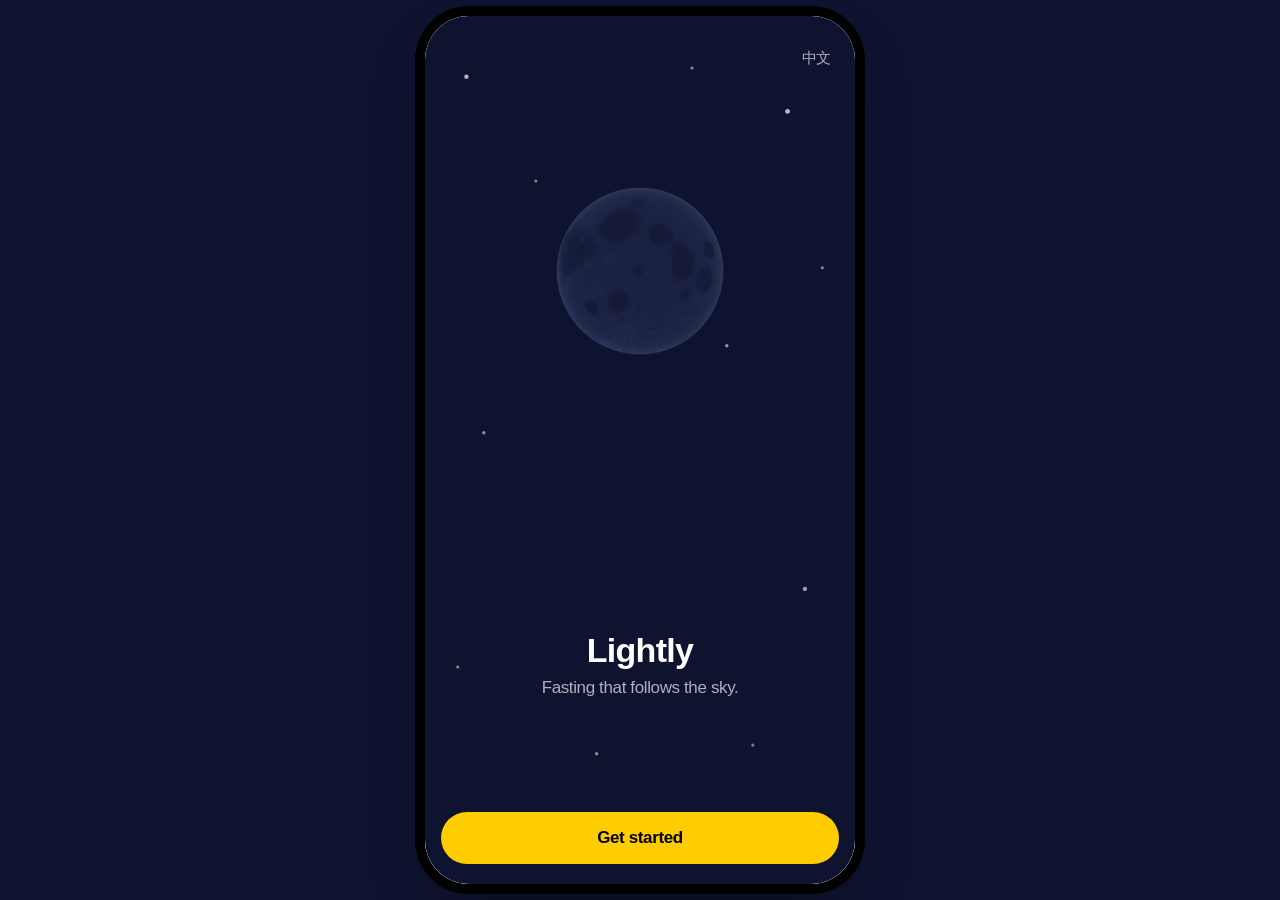
==== index.html @ f26dad40 "design: Friends cards and the month's star sign sky with a fading engraved figure (v0.96.0) Group ca" ====
<!doctype html>
<html lang="en">
<head>
<meta charset="utf-8">
<meta name="viewport" content="width=device-width,initial-scale=1,viewport-fit=cover">
<title>Lightly 轻伴</title>
<meta name="description" content="A fasting timer that follows the sky. Moon at night, sun by day, set by your real sunrise and sunset.">
<meta name="theme-color" content="#0E1430">
<script>/* coming back from a sign-in link: show a neutral screen from the very first frame, never Today (see js/app.js, land) */
try{ var h=document.documentElement; if(/access_token=|error=/.test(location.hash)){ h.className+=' signing'; var t=JSON.parse(localStorage.getItem('lightly:v1')||'{}').theme; if(t==='light'||t==='dark') h.setAttribute('data-theme',t); } }catch(e){}</script>
<link rel="manifest" href="manifest.webmanifest">
<link rel="icon" href="icon-192.png">
<link rel="apple-touch-icon" href="icon-180.png">
<meta name="apple-mobile-web-app-capable" content="yes">
<meta name="mobile-web-app-capable" content="yes">
<meta name="apple-mobile-web-app-title" content="Lightly">
<meta name="apple-mobile-web-app-status-bar-style" content="black-translucent">
<link rel="apple-touch-startup-image" media="(device-width:440px) and (device-height:956px) and (-webkit-device-pixel-ratio:3) and (orientation:portrait)" href="splash/1320x2868.png">
<link rel="apple-touch-startup-image" media="(device-width:402px) and (device-height:874px) and (-webkit-device-pixel-ratio:3) and (orientation:portrait)" href="splash/1206x2622.png">
<link rel="apple-touch-startup-image" media="(device-width:420px) and (device-height:912px) and (-webkit-device-pixel-ratio:3) and (orientation:portrait)" href="splash/1260x2736.png">
<link rel="apple-touch-startup-image" media="(device-width:430px) and (device-height:932px) and (-webkit-device-pixel-ratio:3) and (orientation:portrait)" href="splash/1290x2796.png">
<link rel="apple-touch-startup-image" media="(device-width:393px) and (device-height:852px) and (-webkit-device-pixel-ratio:3) and (orientation:portrait)" href="splash/1179x2556.png">
<link rel="apple-touch-startup-image" media="(device-width:390px) and (device-height:844px) and (-webkit-device-pixel-ratio:3) and (orientation:portrait)" href="splash/1170x2532.png">
<link rel="apple-touch-startup-image" media="(device-width:375px) and (device-height:812px) and (-webkit-device-pixel-ratio:3) and (orientation:portrait)" href="splash/1125x2436.png">
<link rel="apple-touch-startup-image" media="(device-width:428px) and (device-height:926px) and (-webkit-device-pixel-ratio:3) and (orientation:portrait)" href="splash/1284x2778.png">
<link rel="apple-touch-startup-image" media="(device-width:414px) and (device-height:896px) and (-webkit-device-pixel-ratio:3) and (orientation:portrait)" href="splash/1242x2688.png">
<link rel="stylesheet" href="css/app.css">
</head>
<body>
<div class="ph" id="ph" data-sky="night">
  <svg class="stars" id="stars" viewBox="0 0 390 420" aria-hidden="true"></svg>
  <div class="clouds" aria-hidden="true"><i></i><i></i></div>

  <main class="scr on" id="today" aria-label="Today">
    <div class="nav">
      <button type="button" class="skypill" id="sub" data-act="sky" aria-haspopup="dialog"><span class="sg" id="skyG" aria-hidden="true"></span><b id="skyStage"></b><i aria-hidden="true"></i><span class="sx" id="skyTx"></span><svg class="si" viewBox="0 0 24 24" fill="none" stroke="currentColor" stroke-width="1.8" stroke-linecap="round" aria-hidden="true"><circle cx="12" cy="12" r="9.5"/><path d="M12 11v5.2"/><circle cx="12" cy="7.9" r=".6" fill="currentColor"/></svg></button>
      <button class="chip" id="planBtn" type="button"><span id="planChip">16h</span>
        <svg viewBox="0 0 12 8" width="10" height="7" fill="none" stroke="currentColor" stroke-width="2.4" stroke-linecap="round" stroke-linejoin="round" aria-hidden="true"><path d="M1.5 1.5 6 6l4.5-4.5"/></svg></button>
    </div>
    <button class="offbar" id="offBar" type="button" data-act="timeoff" hidden></button>
    <div class="sp" aria-hidden="true"></div>
    <div class="disc-wrap" id="discWrap">
      <div class="disc-box" id="discBox">
        <svg id="disc" viewBox="-118 -118 236 236" role="img" aria-label="Fast progress">
          <defs>
            <radialGradient id="gMoon" cx=".38" cy=".34" r=".78"><stop offset="0" stop-color="#FFFFFF"/><stop offset=".55" stop-color="#EEE8D9"/><stop offset="1" stop-color="#CFC7B2"/></radialGradient>
            <radialGradient id="gSun" cx=".4" cy=".36" r=".78"><stop offset="0" stop-color="#FFF6C2"/><stop offset=".5" stop-color="#FFD21F"/><stop offset="1" stop-color="#F5A800"/></radialGradient>
            <filter id="soft" x="-10%" y="-10%" width="120%" height="120%"><feGaussianBlur stdDeviation="1.4"/></filter>
            <mask id="mLit" maskUnits="userSpaceOnUse" x="-120" y="-120" width="240" height="240"><path id="lit" fill="#fff" filter="url(#soft)"/></mask>
          </defs>
          <circle id="unlit" r="84" style="fill:var(--unlit);stroke:var(--rim)" stroke-width="1.5"/>
          <g mask="url(#mLit)"><circle id="litMoon" r="84" fill="url(#gMoon)"/><circle id="litSun" r="84" fill="url(#gSun)" opacity="0"/></g>
        </svg>
      </div>
    </div>
    <div class="sp mid" aria-hidden="true"></div>
    <div class="read">
      <div class="kline"><span class="k" id="readK"></span><span class="alt" id="readAlt"></span></div>
      <span class="big" id="readBig" role="timer" aria-live="off"></span>
      <p class="tip" id="readTip"></p>
    </div>
    <div class="track" id="track">
      <svg viewBox="0 0 342 64" aria-hidden="true">
        <path id="tLine" d="M8 52 Q171 4 334 52" fill="none" stroke-width="3" stroke-linecap="round" style="stroke:var(--unlit)"/>
        <path id="tDone" d="M8 52 Q171 4 334 52" fill="none" stroke-width="3" stroke-linecap="round" style="stroke:var(--ink)"/>
        <g id="ticks"></g>
        <g id="evt" opacity="0"><line id="evtL" stroke-width="1.5" stroke-linecap="round" style="stroke:var(--ink-2)"/><text id="evtT" text-anchor="middle" font-size="10.5" font-weight="600" style="fill:var(--ink-2)"></text></g>
        <circle id="marker" r="9" stroke-width="3" style="stroke:var(--sky);fill:var(--ink)"/>
      </svg>
      <div class="strip" id="strip" aria-hidden="true"><div class="sev" id="sEv"></div><div class="sbar" id="sBar"><i class="sdash" id="sDash"></i><i class="sfill" id="sFill"></i><i class="snow" id="sNow"></i></div></div>
      <div class="ends"><span id="endA"></span><span id="endB"></span></div>
    </div>
    <button class="streak" id="streakBtn" type="button"><span class="tx" id="streakTx"></span><span class="dots" id="streakDots" aria-hidden="true"></span></button>
    <div class="gap sp" id="gap"></div>
    <button class="act" id="act" type="button"><span id="actLbl">Start fast</span></button>
  </main>

  <section class="scr" id="days" aria-label="Days"></section>
  <section class="scr" id="friends" aria-label="Friends"></section>
  <section class="scr" id="me" aria-label="Me"></section>

  <nav class="tabs" id="tabs" aria-label="Tabs">
    <span class="tab-ind" id="tabInd" aria-hidden="true"></span>
    <button type="button" data-tab="today" class="sel"><svg class="ico-moon" viewBox="0 0 24 24" aria-hidden="true"><path d="M20.5 13.2A8.5 8.5 0 1 1 10.8 3.5a6.8 6.8 0 0 0 9.7 9.7z"/></svg><svg class="ico-sun" viewBox="0 0 24 24" aria-hidden="true"><circle cx="12" cy="12" r="4"/><path d="M12 2.5v2M12 19.5v2M2.5 12h2M19.5 12h2M5.3 5.3l1.4 1.4M17.3 17.3l1.4 1.4M5.3 18.7l1.4-1.4M17.3 6.7l1.4-1.4"/></svg><span id="tabT">Today</span></button>
    <button type="button" data-tab="days"><svg viewBox="0 0 24 24" aria-hidden="true"><rect x="3.5" y="4.5" width="17" height="16" rx="3.5"/><path d="M3.5 9.5h17M8 2.5v4M16 2.5v4"/></svg><span id="tabD">Days</span></button>
    <button type="button" data-tab="friends" hidden><svg viewBox="0 0 24 24" aria-hidden="true"><circle cx="9" cy="8.5" r="3.4"/><path d="M2.8 19.5a6.2 6.2 0 0 1 12.4 0"/><path d="M15.6 5.4a3.2 3.2 0 0 1 0 6.2M17.5 14.2a6 6 0 0 1 3.7 5.3"/></svg><span id="tabF">Friends</span></button>
    <button type="button" data-tab="me"><svg viewBox="0 0 24 24" aria-hidden="true"><circle cx="12" cy="12" r="9.5"/><circle cx="12" cy="10" r="3.2"/><path d="M6.2 18.6a6.5 6.5 0 0 1 11.6 0"/></svg><span id="tabM">Me</span></button>
  </nav>

  <div class="fabwrap"><button type="button" class="fab" id="dayFab" data-act="fab" aria-hidden="true" tabindex="-1"><svg class="fi-edit" viewBox="0 0 24 24" aria-hidden="true"><path d="M4 20h4L19 9l-4-4L4 16z"/><path d="M13.5 6.5l4 4"/></svg><svg class="fi-add" viewBox="0 0 24 24" aria-hidden="true"><path d="M12 5v14M5 12h14"/></svg></button></div>
  <div class="scrim" id="scrim"></div>
  <div class="sheet" id="sheet" role="dialog" aria-modal="true"></div>
  <div class="report" id="report" role="dialog" aria-modal="true" hidden></div>
  <div class="ob" id="ob" hidden></div>
  <div class="holdscr" aria-hidden="true"><i></i></div>
  <div class="toast" id="toast" role="status" aria-live="polite"></div>
</div>
<noscript><p style="color:#fff;padding:24px;font:17px sans-serif">Lightly needs JavaScript to run.</p></noscript>
<script src="js/sphere.js"></script>
<script src="js/core.js"></script>
<script src="js/version.js"></script>
<script src="js/import.js"></script>
<script src="js/config.js"></script>
<script src="js/cloud.js"></script>
<script src="js/avatars.js"></script>
<script src="js/friends.js"></script>
<script src="js/qr.js"></script>
<script src="js/zodiac.js"></script>
<script src="js/friends-ui.js"></script>
<script src="js/app.js"></script>
</body>
</html>
---- css/app.css ----
/* Lightly app. Apple's look on every platform: system font stack, HIG system colors, large titles,
   segmented control, sheets with a grabber, a floating glass tab bar. 16 px side margin, 44 pt tap targets. */
:root{
  color-scheme:light;
  --bg:#F2F2F7; --card:#FFFFFF; --label:#000; --label-2:rgba(60,60,67,.75); --label-3:rgba(60,60,67,.3);
  --sep:rgba(60,60,67,.29); --fill:rgba(120,120,128,.12); --fill-2:rgba(120,120,128,.2);
  --tint:#FFCC00; --on-tint:#000; --green:#34C759; --red:#C70012; --blue:#0062D9; --link:#7A5C00; --orange:#C93400; --moon:#F4EFE2; --moon-edge:#B9AF96; --bar-edge:#C99F00; --night:#0E1430;
  --font:-apple-system,BlinkMacSystemFont,'SF Pro Text','Inter','Helvetica Neue','PingFang SC','Noto Sans SC',sans-serif;
  --font-d:-apple-system,BlinkMacSystemFont,'SF Pro Display','Inter','Helvetica Neue','PingFang SC','Noto Sans SC',sans-serif;
  --font-r:ui-rounded,'SF Pro Rounded',-apple-system,BlinkMacSystemFont,'Inter','PingFang SC','Noto Sans SC',sans-serif;
  --m:16px;
  /* spacing scale (4-unit base) and the roles that use it */
  --s1:4px;--s2:8px;--s3:12px;--s4:16px;--s5:24px;--s6:32px;
  --row-pad:var(--s3);--group-gap:var(--s4);
  --spring:cubic-bezier(.16,1,.3,1);
}
@media (prefers-color-scheme:dark){:root:not([data-theme="light"]){color-scheme:dark;
  --bg:#000; --card:#1C1C1E; --label:#fff; --label-2:rgba(235,235,245,.6); --label-3:rgba(235,235,245,.3);
  --sep:rgba(84,84,88,.6); --fill:rgba(118,118,128,.24); --fill-2:rgba(118,118,128,.32); --tint:#FFD60A; --link:#FFD60A; --blue:#0A84FF; --red:#FF453A; --orange:#FF9F0A; --bar-edge:transparent}}
:root[data-theme="dark"]{color-scheme:dark;
  --bg:#000; --card:#1C1C1E; --label:#fff; --label-2:rgba(235,235,245,.6); --label-3:rgba(235,235,245,.3);
  --sep:rgba(84,84,88,.6); --fill:rgba(118,118,128,.24); --fill-2:rgba(118,118,128,.32); --tint:#FFD60A; --link:#FFD60A; --blue:#0A84FF; --red:#FF453A; --orange:#FF9F0A; --bar-edge:transparent}

/* skies follow the real sunrise and sunset where you are */
@property --sky2{syntax:'<color>';inherits:true;initial-value:#1A2250}
[data-sky="night"]   {--sky2:#1A2250;--stars:1;--sky:#0E1430;--ink:#fff;--ink-2:rgba(235,235,245,.8);--unlit:rgba(255,255,255,.10);--rim:rgba(255,255,255,.28);--glass:rgba(40,44,70,.55)}
[data-sky="first"]   {--sky2:#5A5A92;--stars:.45;--sky:#33406E;--ink:#fff;--ink-2:rgba(235,235,245,.8);--unlit:rgba(255,255,255,.12);--rim:rgba(255,255,255,.3);--glass:rgba(60,68,110,.5)}
[data-sky="dawn"]    {--sky:#8FB4DE;--sky2:#F0B48C;--clouds:.55;--ink:#1C1C1E;--ink-2:rgba(28,28,30,.74);--unlit:rgba(28,28,30,.10);--rim:rgba(28,28,30,.26);--glass:rgba(255,255,255,.45)}
[data-sky="morning"] {--sky:#8FC3EA;--sky2:#CDE6F6;--clouds:.85;--ink:#1C1C1E;--ink-2:rgba(28,28,30,.66);--unlit:rgba(28,28,30,.09);--rim:rgba(28,28,30,.24);--glass:rgba(255,255,255,.5)}
[data-sky="day"]     {--sky:#A9D6F2;--sky2:#E1F0FA;--clouds:.85;--ink:#1C1C1E;--ink-2:rgba(28,28,30,.66);--unlit:rgba(28,28,30,.08);--rim:rgba(28,28,30,.22);--glass:rgba(255,255,255,.55)}
[data-sky="sunset"]  {--sky:#9DB4D8;--sky2:#F3B07C;--clouds:.55;--ink:#1C1C1E;--ink-2:rgba(28,28,30,.74);--unlit:rgba(28,28,30,.10);--rim:rgba(28,28,30,.26);--glass:rgba(255,255,255,.45)}
[data-sky="evening"] {--sky2:#6C5A88;--stars:.7;--sky:#2C3762;--ink:#fff;--ink-2:rgba(235,235,245,.8);--unlit:rgba(255,255,255,.11);--rim:rgba(255,255,255,.3);--glass:rgba(56,64,104,.5)}

*{box-sizing:border-box;-webkit-tap-highlight-color:transparent}
:root{--sat:env(safe-area-inset-top,0px);--sab:env(safe-area-inset-bottom,0px);--sal:env(safe-area-inset-left,0px);--sar:env(safe-area-inset-right,0px)}
html,body{margin:0;height:100%;overflow:hidden;background:#16223B;overscroll-behavior:none;-webkit-text-size-adjust:100%;text-size-adjust:100%}
body{font:400 1.0625rem/1.47 var(--font);letter-spacing:-.022em;-webkit-font-smoothing:antialiased;color:var(--label)}
html:lang(zh-Hans) body{letter-spacing:0}
button{font:inherit;color:inherit;letter-spacing:inherit;cursor:pointer}
h1,h2,h3,p{margin:0}

/* ---------- the app frame: full screen on phones, a phone-sized column elsewhere ---------- */
.ph{position:fixed;top:0;left:0;right:0;bottom:0;overflow:hidden;overflow:clip;background:var(--sky);color:var(--ink);transition:background-color 1.2s ease,color .3s ease,--sky2 1.2s ease;isolation:isolate;touch-action:manipulation}
@media (min-width:600px){.ph{inset:auto;left:50%;top:50%;width:430px;height:min(900px,calc(100dvh - 32px));transform:translate(-50%,-50%);border-radius:44px;box-shadow:0 0 0 10px #000,0 30px 60px -20px rgba(0,0,0,.5)}}
.ph.sys{background:var(--bg);color:var(--label)}
.ph.sys{--ink:var(--label);--ink-2:var(--label-2);--glass:color-mix(in srgb,var(--card) 72%,transparent)}
.ph::before{content:"";position:absolute;inset:0;z-index:-2;pointer-events:none;background:linear-gradient(180deg,transparent 14%,var(--sky2))}
.ph.sys::before{display:none}
.clouds{position:absolute;left:0;right:0;top:0;height:420px;z-index:-1;pointer-events:none;overflow:hidden;opacity:var(--clouds,0);transition:opacity 1.2s ease}
.clouds i{position:absolute;border-radius:60px;background:rgba(255,255,255,.7);filter:blur(12px);animation:cdrift 48s ease-in-out infinite alternate}
.clouds i:nth-child(1){left:30px;top:150px;width:150px;height:40px}
.clouds i:nth-child(2){left:230px;top:236px;width:130px;height:34px;animation-duration:62s}
@keyframes cdrift{from{transform:translateX(-30px)}to{transform:translateX(40px)}}
.ph.sys .clouds{opacity:0}
@media (prefers-reduced-motion:reduce){.clouds i{animation:none}}
.stars{position:absolute;left:0;right:0;top:0;width:100%;height:420px;z-index:-1;pointer-events:none;opacity:var(--stars,0);transition:opacity 1.2s ease}
.ph.sys .stars{opacity:0}
.stars{-webkit-mask-image:linear-gradient(#000 0,#000 270px,transparent 322px),radial-gradient(circle at 50% 200px,transparent 94px,#000 95px);-webkit-mask-composite:source-in;mask-image:linear-gradient(#000 0,#000 270px,transparent 322px),radial-gradient(circle at 50% 200px,transparent 94px,#000 95px);mask-composite:intersect}
.stars circle{fill:#fff;transition:opacity .6s ease}

.scr{position:absolute;inset:0;overflow-y:auto;overflow-x:hidden;padding:max(var(--sat),14px) 0 calc(104px + var(--sab));display:none;-webkit-overflow-scrolling:touch}
.scr.on{display:block}
#today.on{display:flex;flex-direction:column}
.nav{padding:4px var(--m) 0;display:flex;align-items:center;justify-content:space-between;gap:12px}
.lt{font:700 2.125rem/1.2 var(--font-d);letter-spacing:-.02em}
html:lang(zh-Hans) .lt{letter-spacing:0}
.skypill{display:inline-flex;align-items:center;gap:8px;min-height:44px;min-width:0;max-width:100%;padding:0 12px 0 11px;border:0;font:inherit;text-align:left;cursor:pointer;border-radius:999px;background:var(--glass);-webkit-backdrop-filter:blur(20px);backdrop-filter:blur(20px);color:var(--ink)}
.skypill .sg{width:22px;height:22px;flex:none;display:block}
.skypill .sg svg{width:22px;height:22px;display:block}
.skypill .sg.sun svg{filter:drop-shadow(0 0 5px rgba(255,190,0,.45))}
.skypill b{font:600 0.9375rem/1.2 var(--font);color:var(--ink);white-space:nowrap}
.skypill i{width:3px;height:3px;border-radius:50%;background:var(--ink-2);flex:none}
.skypill .si{width:16px;height:16px;flex:none;display:block;color:var(--ink-2);margin-left:-2px}
.skypill .sx{font:400 0.8125rem/1.2 var(--font);color:var(--ink-2);white-space:nowrap;overflow:hidden;text-overflow:ellipsis;min-width:0}
@media (max-width:360px){.skypill i{display:none}}
@media (max-width:340px){.skypill{gap:6px;padding:0 8px 0 8px}.skypill .sx{font-size:.75rem}}
.chip{font:500 0.8125rem var(--font);padding:0 14px;min-height:44px;display:inline-flex;align-items:center;justify-content:center;gap:4px;border:0;border-radius:999px;background:var(--glass);-webkit-backdrop-filter:blur(20px);backdrop-filter:blur(20px);color:var(--ink)}

/* ---------- Today ---------- */
.disc-wrap{position:relative;display:flex;justify-content:center;height:calc(236px*var(--ds,1));margin-top:6px;flex:none}
.disc-box{position:relative;width:236px;height:236px;transform:scale(var(--ds,1));transform-origin:top center;flex:none}
#disc{display:block;width:236px;height:236px;overflow:visible;touch-action:none;cursor:grab}
.orb{position:absolute;left:0;top:0;width:236px;height:236px;pointer-events:none;will-change:transform}
.read{text-align:center;padding:0 24px;margin-top:4px;flex:none}
.read .kline{display:flex;justify-content:center;flex-wrap:wrap;column-gap:.4em;min-height:20px;font:500 0.9375rem/1.3 var(--font);color:var(--ink-2)}
.read .k{display:block}
.read .big{font:600 3.5rem/1.05 var(--font-r);letter-spacing:-.02em;font-variant-numeric:tabular-nums;display:block}
.read .big small{font-size:.5em;font-weight:600;color:var(--ink-2);margin:0 .12em 0 .04em}
.read .tip{font:400 0.9375rem/1.4 var(--font);color:var(--ink-2);margin:6px auto 0;max-width:30ch;min-height:42px;transition:opacity .7s ease}
.read .tip.quiet{opacity:0}
.track{margin:var(--s3) var(--m) 0;position:relative;flex:none}
.track svg{display:block;width:100%;height:auto;overflow:visible}
.track .ends{display:flex;justify-content:space-between;align-items:flex-start;margin-top:2px;font-variant-numeric:tabular-nums}
.track .ends>span{display:flex;flex-direction:column;gap:3px;min-height:44px;padding:4px 2px 0}
.track #endB{align-items:flex-end}
.track #endA[role=button]{cursor:pointer}
.track .strip{display:none}
.track.tls>svg{display:none}
.track.tls .strip{display:block;padding:0 2px}
.strip .sev{position:relative;height:16px;font:500 .75rem/16px var(--font);color:var(--ink-2);font-variant-numeric:tabular-nums}
.strip .sev span{position:absolute;top:0;transform:translateX(-50%);display:flex;align-items:center;gap:4px;white-space:nowrap}
.strip .sev svg{width:14px;height:14px;flex:none;fill:none;stroke:currentColor;stroke-width:2;stroke-linecap:round;stroke-linejoin:round}
.strip .sbar{position:relative;height:12px;margin-top:10px;border-radius:6px;box-shadow:inset 0 0 0 1px color-mix(in srgb,var(--ink) 10%,transparent)}
.strip .sbar i{position:absolute;top:0;bottom:0;left:0;border-radius:6px;box-sizing:border-box}
.strip .sdash{border:1.5px dashed var(--ink);opacity:.55}
.strip .sfill{background:var(--tint)}
.strip .sfill.eat{background:var(--ink);opacity:.3}
.strip .sbar .snow{top:50%;bottom:auto;width:18px;height:18px;margin:-9px 0 0 -9px;border-radius:50%;background:var(--ink);border:3px solid var(--sky)}
.track.tls .ends>span{min-height:0;padding:0 2px}
.track.tls .ends{margin-top:8px}
.ph.tight .track.tls .strip{display:none}
.ph.tight .track.tls .ends{margin-top:0}
.ends .cap{font:600 .65625rem/1.2 var(--font);letter-spacing:.07em;text-transform:uppercase;color:var(--ink-2)}
html:lang(zh-Hans) .ends .cap{font-size:.75rem;letter-spacing:.02em;text-transform:none}
.ends .trow{display:flex;align-items:center;gap:7px}
.ends .eg{width:14px;height:14px;flex:none;display:block}.ends .eg svg{display:block;width:100%;height:100%}
.ends .tm{font:600 1.125rem/1.2 var(--font);color:var(--ink);letter-spacing:-.01em}
.tick{fill:var(--rim)}
.streak{display:flex;align-items:center;justify-content:space-between;gap:12px;margin:var(--s3) var(--m) 0;padding:0 16px;min-height:48px;border:0;width:calc(100% - 32px);text-align:left;border-radius:14px;background:var(--glass);-webkit-backdrop-filter:blur(20px) saturate(1.4);backdrop-filter:blur(20px) saturate(1.4);flex:none;color:var(--ink)}
.streak .tx{display:flex;flex-direction:column;min-width:0;font:500 0.9375rem/1.25 var(--font)}
.streak[hidden]{display:none}
.streak:disabled{color:var(--ink);cursor:default}.streak:disabled:active{transform:none}
.streak .tx small{font:400 0.8125rem var(--font);color:var(--ink-2)}
.streak .dots{display:flex;gap:6px;align-items:center;flex:none}
.dot{width:12px;height:12px;border-radius:50%;border:1.5px solid var(--ink-2);flex:none}
.dot.done{background:var(--ink);border-color:var(--ink)}
.dot.flex{border-style:dashed}
.dot.today{box-shadow:0 0 0 2px color-mix(in srgb,var(--ink) 30%,transparent)}
.act{position:relative;flex:none;margin:0 var(--m);min-height:54px;border:0;border-radius:999px;background:var(--tint);color:var(--on-tint);font:600 17px var(--font);overflow:hidden;isolation:isolate;touch-action:none;transition:transform .1s ease-out;user-select:none;-webkit-user-select:none}
.act.pressed{transform:scale(.97)}
.act::before{content:"";position:absolute;inset:0;background:rgba(0,0,0,.16);transform-origin:left;transform:scaleX(var(--hold,0));z-index:-1;transition:transform .35s var(--spring)}
.act.holding::before{transition:none}
.scr#today{padding-bottom:calc(88px + var(--sab))}
.sp{flex:1 1 0;min-height:0}
.sp.mid{flex-grow:.5}
.gap{flex:1.5 1 0;min-height:14px} /* spare height on tall phones is shared 2 : 1 : 3 (above the moon, under it, above the button), so the moon and its readout stay together */
@keyframes swap{from{opacity:0;transform:translateY(5px)}to{opacity:1;transform:none}}
.swap{animation:swap .36s var(--spring)}

/* ---------- tab bar ---------- */
.tabs{position:absolute;left:var(--m);right:var(--m);bottom:calc(12px + var(--sab));height:64px;z-index:3;border-radius:999px;background:var(--glass);-webkit-backdrop-filter:blur(24px) saturate(180%);backdrop-filter:blur(24px) saturate(180%);
  box-shadow:inset 0 0 0 .5px color-mix(in srgb,var(--ink) 14%,transparent),inset 0 .5px 0 rgba(255,255,255,.45),0 8px 24px rgba(0,0,0,.12);display:grid;grid-template-columns:repeat(var(--nt,3),1fr);align-items:center;padding:0 6px}
.tabs>button{display:flex;flex-direction:column;align-items:center;justify-content:center;gap:1px;height:52px;border:0;background:transparent;font:500 0.6875rem/1.1 var(--font);letter-spacing:.01em;color:var(--ink-2);border-radius:999px;position:relative;z-index:1;transition:color .3s ease}
.tabs>button.sel{color:var(--tabsel)}
:lang(zh-Hans) .tabs>button{font-size:.75rem}
.tabs svg{width:24px;height:24px;display:block;fill:none;stroke:currentColor;stroke-width:1.7;stroke-linecap:round;stroke-linejoin:round}
.tabs .sel svg{stroke-width:2.1}

/* content fades out under the floating tab bar instead of being cut by it */
.ph.sys::after{content:"";position:absolute;left:0;right:0;bottom:0;height:calc(96px + var(--sab));z-index:2;pointer-events:none;background:linear-gradient(transparent,var(--bg) 78%)}

/* ---------- grouped lists (Days, Me, sheets) ---------- */
.pad{padding:0 var(--m)}
.h-title{font:700 2.125rem/1.2 var(--font-d);padding:4px var(--m) 8px;letter-spacing:-.02em}
html:lang(zh-Hans) .h-title,html:lang(zh-Hans) .ob h1{letter-spacing:0}
.group{background:var(--card);border-radius:14px;margin:0 var(--m) var(--group-gap);overflow:hidden}
.gh{font:500 0.8125rem var(--font);color:var(--label-2);letter-spacing:.005em;padding:8px calc(var(--m) + 16px) 6px}
.gf{letter-spacing:.005em;font:400 0.8125rem/1.35 var(--font);color:var(--label-2);padding:0 calc(var(--m) + 16px) 16px;margin-top:-8px}
.row{display:flex;align-items:center;gap:12px;min-height:48px;padding:0 16px;width:100%;border:0;background:transparent;text-align:left;font:400 1.0625rem/1.3 var(--font);color:var(--label);position:relative}
a.row{text-decoration:none;color:var(--label)}
.row+.row::before{content:"";position:absolute;left:16px;right:0;top:0;border-top:.5px solid var(--sep)}
.row .v{margin-left:auto;color:var(--label-2);font-size:1.0625rem;white-space:nowrap}
.row .chev,.offopt .chev{width:8px;height:14px;flex:none;stroke:var(--label-3);fill:none;stroke-width:2;stroke-linecap:round;stroke-linejoin:round}
.row .stack{display:flex;flex-direction:column;min-width:0;padding:var(--row-pad) 0}
.row .stack small{font:400 0.8125rem/1.3 var(--font);color:var(--label-2)}
.row.red{color:var(--red)}
.row.so{justify-content:center;min-height:50px}.row.so>span{flex:none}
.seg{display:flex;background:var(--fill);border-radius:9px;padding:2px;gap:0}
.seg button{flex:1;border:0;background:transparent;min-height:44px;border-radius:7px;font:500 0.875rem/1.2 var(--font);padding:0 10px;display:flex;align-items:center;justify-content:center;text-align:center;color:var(--label)}
.seg button[aria-pressed="true"]{background:var(--card);box-shadow:0 3px 8px rgba(0,0,0,.12),0 3px 1px rgba(0,0,0,.04);font-weight:600}
/* dark: the card colour is the same as the track on a plain screen (setup), so the chosen segment vanished. Use iOS's lighter thumb. */
:root[data-theme="dark"] .seg button[aria-pressed="true"]{background:#636366;box-shadow:0 3px 8px rgba(0,0,0,.3),0 3px 1px rgba(0,0,0,.12)}
@media (prefers-color-scheme:dark){:root:not([data-theme="light"]) .seg button[aria-pressed="true"]{background:#636366;box-shadow:0 3px 8px rgba(0,0,0,.3),0 3px 1px rgba(0,0,0,.12)}}
.row .seg{margin-left:auto;width:min(60%,220px)}
.sw{position:relative;flex:none;width:51px;height:31px;border-radius:999px;border:0;background:var(--fill-2);margin-left:auto;transition:background .2s ease;padding:0}
.sw::after{content:"";position:absolute;top:2px;left:2px;width:27px;height:27px;border-radius:50%;background:#fff;box-shadow:0 3px 8px rgba(0,0,0,.15),0 1px 1px rgba(0,0,0,.16);transition:transform .3s var(--spring)}
.sw[aria-checked="true"]{background:var(--green)}.sw[aria-checked="true"]::after{transform:translateX(20px)}
.sw:disabled{opacity:.4}
.btn{display:flex;align-items:center;justify-content:center;width:100%;min-height:52px;border:0;border-radius:999px;background:var(--tint);color:var(--on-tint);font:600 1.0625rem var(--font);transition:transform .1s ease-out}
.btn:active{transform:scale(.97);transition-duration:.1s}
.row:active,.plan:active,.check:active{background:var(--fill);transition:background .1s}
.chip:active,.streak:active,.skypill:active{transform:scale(.97);transition:transform .1s ease-out}
.tabs>button:active{background:color-mix(in srgb,var(--ink) 8%,transparent)}
.chip,.streak,.skypill{transition:transform .35s var(--spring)}
.btn.sec{background:var(--fill);color:var(--label);font-weight:500}
.btn.dark{background:var(--label);color:var(--card)}
.btn.red{background:color-mix(in srgb,var(--red) 10%,transparent);color:var(--red)}
.btn:disabled{opacity:.4}
.btns{display:grid;gap:10px}
.tl{display:inline-flex;align-items:center;min-height:44px;padding:0 4px;border:0;background:transparent;color:var(--link);font:400 1.0625rem var(--font)}

/* Me */
.me-card{display:flex;align-items:center;gap:14px;padding:16px}
.av{width:60px;height:60px;border-radius:50%;background:var(--fill);display:flex;align-items:center;justify-content:center;flex:none}
.av{overflow:hidden}
.av svg.def{width:34px;height:34px;stroke:var(--label-2);fill:none;stroke-width:1.6;stroke-linecap:round}
.av svg:not(.def),.av img{width:100%;height:100%;display:block;object-fit:cover}
.me-card b{display:block;font:600 1.25rem/1.2 var(--font-d)}
.me-card .me-id{display:block;flex:1;min-width:0;min-height:44px;margin:0;padding:0;border:0;background:none;color:inherit;text-align:left;font:inherit;letter-spacing:inherit}
.me-card .me-id span{display:block}
.me-card b.noname{color:var(--label-2);font-weight:500}
.me-card span{font-size:0.9375rem;color:var(--label-2)}
.signin{padding:0 16px 16px;display:grid;gap:10px}
/* Me: icon tiles, gold switches, a bigger profile card */
.mi{width:30px;height:30px;border-radius:9px;flex:none;display:grid;place-items:center}
.mi svg{width:18px;height:18px;fill:none;stroke:currentColor;stroke-width:1.9;stroke-linecap:round;stroke-linejoin:round}
.mi.gold{background:#FFE48A;color:#4A3A00}.mi.navy{background:#0E1430;color:#F4EFE2}.mi.grey{background:var(--fill-2);color:var(--label-2)}.mi.red{background:rgba(199,0,18,.12);color:var(--red)}
#me .group .row+.row::before,#me .pk+.row::before,#me .row+.pk::before,#me .pk+.pk::before{left:58px}
#me .row>span:not(.v):not(.mi)+.chev{margin-left:auto}
#me .sw[aria-checked="true"]{background:var(--tint)}
.me-card .av{width:72px;height:72px}.me-card .avw{width:72px;height:72px}.me-card .av svg.def{width:40px;height:40px}
.me-card b{font-size:1.5rem;font-weight:700;letter-spacing:-.02em}
.me-card .me-id .bk{display:flex;align-items:center;gap:6px;font-style:normal;font-weight:600;font-size:0.8125rem;color:#1D7A33}
.me-card .me-id .bk::before{content:"";width:8px;height:8px;border-radius:50%;background:var(--green);flex:none}

/* Days */
.cal{padding:14px 16px 12px}
.cal-h{display:flex;align-items:center;justify-content:space-between;margin-bottom:6px}
.cal-h b{font:600 1.0625rem var(--font)}
.cal-h button{width:44px;height:44px;border:0;background:transparent;color:var(--link);display:flex;align-items:center;justify-content:center;border-radius:50%}
.cal-h button:disabled{opacity:.25}
.cal-h svg{width:10px;height:18px;stroke:currentColor;fill:none;stroke-width:2;stroke-linecap:round;stroke-linejoin:round}
.cal-g{display:grid;grid-template-columns:repeat(7,minmax(0,1fr));row-gap:2px}
.cal-g .wd{font:500 0.6875rem var(--font);color:var(--label-2);text-align:center;padding:4px 0}
.cal-g button{position:relative;min-width:0;height:44px;border:0;background:transparent;display:flex;align-items:center;justify-content:center;border-radius:50%;font:500 0.9375rem var(--font-r);color:var(--label);font-variant-numeric:tabular-nums}
.cal-g button.out{visibility:hidden}
.cal-g button.fut{color:var(--label-2)}
.cal-g button .d{width:36px;height:36px;border-radius:50%;display:flex;align-items:center;justify-content:center;border:1.5px solid transparent}
.cal-g button.done .d{background:var(--tint);color:var(--on-tint);font-weight:600}
.cal-g button.early .d{border-color:var(--orange)}
.cal-g button.flex .d{border:1.5px dashed var(--label-2)}
.cal-g button.today .d{box-shadow:0 0 0 2px var(--card),0 0 0 3.5px var(--label)}
.cal-g button.sel .d{background:var(--fill-2)}
.cal-g button.done.sel .d{background:var(--tint)}
.legend{display:flex;gap:14px;flex-wrap:wrap;padding:6px 16px 14px;font:400 0.75rem var(--font);color:var(--label-2)}
.legend i{display:inline-block;width:10px;height:10px;border-radius:50%;margin-right:5px;vertical-align:-1px;border:1.5px solid transparent}
.stats{display:grid;grid-template-columns:repeat(3,1fr);gap:0;padding:14px 8px}
.stats div{text-align:center}.stats b{display:block;font:600 1.625rem/1.1 var(--font-r)}.stats span{font-size:0.8125rem;color:var(--label-2)}
.fast-row b{font:600 1.0625rem var(--font-r);font-variant-numeric:tabular-nums}
.empty{padding:20px 16px;color:var(--label-2);font-size:0.9375rem;text-align:center}

/* sheets */
.scrim{position:absolute;inset:0;background:rgba(0,0,0,.24);-webkit-backdrop-filter:blur(0px);backdrop-filter:blur(0px);opacity:0;visibility:hidden;pointer-events:none;z-index:6;transition:opacity .35s ease,visibility 0s .35s,backdrop-filter .35s ease,-webkit-backdrop-filter .35s ease}
.scrim.on{opacity:1;visibility:visible;pointer-events:auto;transition-delay:0s;-webkit-backdrop-filter:blur(4px) saturate(1.05);backdrop-filter:blur(4px) saturate(1.05)}
/* no blur available, or Reduce Transparency: a plain, slightly darker dim */
@supports not ((backdrop-filter:blur(1px)) or (-webkit-backdrop-filter:blur(1px))){.scrim{background:rgba(0,0,0,.4)}}
@media (prefers-reduced-transparency:reduce){.scrim,.scrim.on{-webkit-backdrop-filter:none;backdrop-filter:none;background:rgba(0,0,0,.4)}}
.sheet{position:absolute;left:0;right:0;bottom:0;z-index:7;max-height:92%;overflow-y:auto;background:var(--bg);color:var(--label);border-radius:34px 34px 0 0;padding:8px 0 calc(24px + var(--sab));transform:translateY(105%);transition:transform .5s var(--spring);visibility:hidden;--ink:var(--label);--ink-2:var(--label-2)}
.sheet.open{transform:none;visibility:visible}
.sheet .grab{width:36px;height:5px;border-radius:3px;background:var(--label-3);margin:0 auto 12px}
.sheet h3{font:700 1.375rem/1.2 var(--font-d);padding:0 var(--m) 4px}
.sheet .lede{font:400 0.9375rem/1.4 var(--font);color:var(--label-2);padding:0 var(--m) 14px}
.sheet .k{font:500 0.9375rem var(--font);color:var(--label-2);padding:0 var(--m)}
.sheet .big{display:block;font:600 3rem/1.05 var(--font-r);letter-spacing:-.02em;font-variant-numeric:tabular-nums;padding:2px var(--m) 14px}
.sheet .big small{font-size:.5em;color:var(--label-2);margin:0 .12em 0 .04em}
.sheet .of{display:block;font:500 0.9375rem var(--font);color:var(--label-2);padding:0 var(--m) 14px;margin-top:-8px}
.sheet .btns{padding:0 var(--m)}
/* import result (option B): the check comes first, then the details arrive one by one */
.imp-res .badge{display:block;width:56px;height:56px;margin:6px auto 12px}
.imp-ck{display:block;width:100%;height:100%;overflow:visible}
.imp-ck .ring{fill:none;stroke:var(--green);stroke-width:2.5;stroke-dasharray:1;stroke-dashoffset:1}
.imp-ck .disc{fill:var(--green);opacity:0;transform:scale(.7);transform-origin:50% 50%}
.imp-ck .tick{fill:none;stroke:#fff;stroke-width:4.5;stroke-linecap:round;stroke-linejoin:round;stroke-dasharray:1;stroke-dashoffset:1}
.imp-res.go .ring{animation:impRing .45s cubic-bezier(.3,.7,.3,1) forwards}
.imp-res.go .disc{animation:impDisc .3s .3s var(--spring) forwards}
.imp-res.go .tick{animation:impTick .32s .5s cubic-bezier(.3,.7,.3,1) forwards}
@keyframes impRing{to{stroke-dashoffset:0}}@keyframes impDisc{to{opacity:1;transform:none}}@keyframes impTick{to{stroke-dashoffset:0}}
.imp-res{-webkit-user-select:none;user-select:none}
.imp-res .center{text-align:center}
.imp-res .k{display:block}
.imp-res .facts div{text-align:center}
.imp-res .facts{grid-template-columns:repeat(3,1fr);gap:8px}.imp-res .facts div{padding:12px 6px}
.imp-res .stg{opacity:0;transform:translateY(8px);transition:opacity .4s ease,transform .55s var(--spring)}
.imp-res .stg.on{opacity:1;transform:none}
.imp-res .btns.lock{pointer-events:none}
@media (prefers-reduced-motion:reduce){.imp-res .ring{stroke-dashoffset:0}.imp-res .disc{opacity:1;transform:none}.imp-res .tick{stroke-dashoffset:0}.imp-res.go .ring,.imp-res.go .disc,.imp-res.go .tick{animation:none}.imp-res .stg{transform:none}}
.facts{display:grid;grid-template-columns:1fr 1fr;gap:10px;padding:0 var(--m) 14px}
.facts div{background:var(--card);border-radius:14px;padding:12px 14px}
.facts b{display:block;font:600 1.375rem var(--font-r);font-variant-numeric:tabular-nums}
.facts span{font-size:0.8125rem;color:var(--label-2)}
.sheet .note{font:400 0.9375rem/1.4 var(--font);color:var(--label-2);padding:0 var(--m) 16px}
.plan{display:flex;align-items:center;gap:12px;min-height:64px;width:100%;border:0;background:transparent;text-align:left;padding:var(--row-pad) 16px;position:relative;color:var(--label)}
.plan+.plan::before{content:"";position:absolute;left:16px;right:0;top:0;border-top:.5px solid var(--sep)}
.plan .pn{display:flex;flex-direction:column;min-width:0;flex:1}
.plan .pt{display:flex;align-items:center;gap:8px;min-width:0}
.plan .pt .pill{flex:none;align-self:center;margin:0;line-height:1.3;white-space:nowrap}
.plan .pn b{font:600 1.0625rem/1.25 var(--font)}.plan .pn small{font:400 0.8125rem/1.3 var(--font);color:var(--label-2)}
.plan .pr{font:600 1.25rem var(--font-r);font-variant-numeric:tabular-nums;min-width:58px;text-align:right}
.plan .ck{width:22px;height:22px;flex:none;stroke:var(--link);fill:none;stroke-width:2;stroke-linecap:round;stroke-linejoin:round;opacity:0}
.plan.sel .ck{opacity:1}
.plan:disabled{opacity:.55}
.plan .bar{height:4px;border-radius:2px;background:var(--fill-2);overflow:hidden;margin-top:6px}
.plan .bar i{display:block;height:100%;background:var(--tint);border-radius:2px}
.pill{font:500 0.75rem var(--font);padding:3px 9px;border-radius:999px;background:var(--fill);color:var(--label-2);align-self:flex-start;margin-bottom:2px}
.pill.tint{background:var(--tint);color:var(--on-tint);font-weight:600}
.field{display:flex;align-items:center;gap:12px;min-height:48px;padding:0 16px;position:relative}
.field+.field::before,.pk+.field::before,.pk+.row::before,.row+.pk::before,.pk+.pk::before{content:"";position:absolute;left:16px;right:0;top:0;border-top:.5px solid var(--sep)}
.field label{flex:1}
.field input[type=number]{border:0;background:var(--fill);color:var(--label);border-radius:8px;min-height:36px;padding:0 10px;font:inherit;font-size:1rem;color-scheme:inherit}
.field input[type=number]{box-sizing:border-box;width:calc(2ch + 28px);min-width:52px;padding:0 8px;text-align:center;font-variant-numeric:tabular-nums;-moz-appearance:textfield;appearance:textfield}
.field input[type=number]::-webkit-inner-spin-button,.field input[type=number]::-webkit-outer-spin-button{-webkit-appearance:none;margin:0}
.check{display:flex;align-items:flex-start;gap:12px;min-height:44px;padding:var(--row-pad) 16px;width:100%;border:0;background:transparent;text-align:left;font:400 1.0625rem/1.3 var(--font);color:var(--label);position:relative}
.check+.check::before{content:"";position:absolute;left:16px;right:0;top:0;border-top:.5px solid var(--sep)}
.check .bx{width:24px;height:24px;border-radius:50%;border:1.5px solid var(--label-3);flex:none;display:flex;align-items:center;justify-content:center;margin-top:-1px}
.check[aria-checked="true"] .bx{background:var(--tint);border-color:var(--tint)}
.check .bx svg{width:14px;height:14px;stroke:var(--on-tint);fill:none;stroke-width:3;stroke-linecap:round;stroke-linejoin:round;opacity:0}
.check[aria-checked="true"] .bx svg{opacity:1}

/* toast */
.toast{position:absolute;left:var(--m);right:var(--m);top:calc(max(var(--sat),14px) + 6px);z-index:9;background:rgba(40,40,44,.92);color:#fff;border-radius:16px;padding:12px 16px;font:500 0.9375rem/1.35 var(--font);text-align:center;opacity:0;transform:translateY(-12px);transition:opacity .3s ease,transform .45s var(--spring);pointer-events:none}
.toast.on{opacity:1;transform:none}
.toast.has-undo{display:flex;align-items:center;justify-content:space-between;gap:12px;text-align:left}
.toast.on .tundo{pointer-events:auto}
.toast .tundo{border:0;background:none;color:var(--tint);font:600 0.9375rem var(--font);min-height:44px;min-width:44px;margin:-12px -8px -12px 0;padding:0 8px}

/* onboarding */
.ob{position:absolute;inset:0;z-index:8;background:var(--bg);color:var(--label);overflow:hidden;--ink:var(--label);--ink-2:var(--label-2)}
.ob-step{position:absolute;inset:0;display:flex;flex-direction:column;padding:max(var(--sat),14px) var(--m) calc(20px + var(--sab));background:var(--bg);transform:translateX(100%);transition:transform .5s var(--spring);overflow-y:auto}
.ob-step.on{transform:none}.ob-step.past{transform:translateX(-30%)}
.ob-top{display:grid;grid-template-columns:1fr auto 1fr;align-items:center;height:56px;flex:none}.ob-l{justify-self:start}
.ob-back{border:0;background:transparent;color:var(--link);min-height:44px;padding:0 4px;font:400 1.0625rem var(--font);display:flex;align-items:center;gap:2px}
.ob-back svg{width:10px;height:18px;stroke:currentColor;fill:none;stroke-width:2;stroke-linecap:round;stroke-linejoin:round}
.ob-dots{display:flex;gap:6px}.ob-dots i{width:6px;height:6px;border-radius:50%;background:var(--label-3)}.ob-dots i.on{background:var(--label)}
.ob h1{font:700 1.875rem/1.15 var(--font-d);letter-spacing:-.02em;margin:18px 0 8px}
.ob .lede{font:400 1.0625rem/1.4 var(--font);color:var(--label-2);margin-bottom:18px}
.ob .grow{flex:1}
.ob-hero{display:flex;justify-content:center;margin:0 0 20px}
.ob-hero svg{width:132px;height:132px}
.ob-bslot{width:236px;height:236px;margin:0 auto 20px;flex:none}
.ob-mslot{display:block;width:56px;height:56px}
@media (max-height:720px){.ob-bslot{width:188px;height:188px;margin-bottom:14px}}
/* the one moon, parked above the steps; it moves between the slots each step keeps for it */
.ob-moonlayer{position:absolute;left:0;top:0;width:236px;height:236px;z-index:8;transform-origin:0 0;pointer-events:none;will-change:transform;transition:transform .95s cubic-bezier(.32,.72,0,1)}
.ob-moonlayer[hidden]{display:none}
.ob-moonlayer.touch{pointer-events:auto;touch-action:none;cursor:grab}
.ob-moonlayer .in{position:absolute;inset:0}
.ob-moonlayer .bg{position:absolute;inset:0;border-radius:50%;background:var(--night);opacity:0;transition:opacity .5s ease}
.ob-moonlayer.head .bg{opacity:1}
.ob-moonlayer.head.flat .bg{opacity:0}
.ob-disc .u{transition:fill .5s ease,stroke .5s ease}
.ob-moonlayer.head.flat .ob-disc .u{fill:var(--fill);stroke:var(--sep)}
.ob-moonlayer .ob-disc{position:absolute;left:0;top:0;width:236px;height:236px;overflow:visible}
.ob-disc .u{fill:rgba(255,255,255,.1);stroke:rgba(255,255,255,.28);stroke-width:1.5}.ob-disc .cr circle{fill:rgba(120,108,84,.16)}
@media (prefers-reduced-motion:reduce){.ob-moonlayer{transition:none}}
/* night welcome, and a You're set that goes from night to dawn */
.ob-step.night{background:var(--night);color:#fff;isolation:isolate;--label:#fff;--label-2:rgba(235,235,245,.72);--label-3:rgba(235,235,245,.4);--fill:rgba(255,255,255,.14);--card:rgba(255,255,255,.1);--sep:rgba(255,255,255,.16);--link:#FFCC00;transition:transform .55s var(--spr),opacity .4s ease,background-color 1.6s ease,color .9s ease}
.ob-stars{position:absolute;inset:0;width:100%;height:100%;z-index:-1;pointer-events:none}
.ob-step .dawnbg{position:absolute;inset:0;z-index:-1;pointer-events:none;opacity:0;background:linear-gradient(180deg,#D98A7B 0%,#F0B48C 55%,#F7D2A6 100%);transition:opacity 1.6s ease}
.ob-step.dawn .dawnbg{opacity:1}
.ob-step.fin.dawn{background-color:#F0B48C}.ob-step.fin.dawn[data-fs=morning]{background-color:#ADD9F1}.ob-step.fin.dawn[data-fs=day]{background-color:#C5E4F6}.ob-step.fin.dawn[data-fs=sunset]{background-color:#D0B2A8}   /* so the strips around the phone take the sky's colour too */
/* the sky behind the sun follows the real time where you are: dawn, morning, day or sunset (night keeps the night sky and the moon) */
.ob-step[data-fs=morning] .dawnbg{background:linear-gradient(180deg,#8FC3EA 0%,#CDE6F6 100%)}
.ob-step[data-fs=day] .dawnbg{background:linear-gradient(180deg,#A9D6F2 0%,#E1F0FA 100%)}
.ob-step[data-fs=sunset] .dawnbg{background:linear-gradient(180deg,#9DB4D8 0%,#F3B07C 100%)}
.ob-step.fin.dawn{color:#1C1C1E;--label:#1C1C1E;--label-2:rgba(28,28,30,.72);--label-3:rgba(28,28,30,.4);--card:rgba(255,255,255,.55);--sep:rgba(28,28,30,.16);--link:#6B4F00}
.ob-step.fin.dawn .btn{background:#1C1C1E;color:#fff}
.ob-step.fin .stars,.ob-step.fin.dawn .ob-stars{opacity:0;transition:opacity 1.2s}
@media (prefers-reduced-motion:no-preference){.ob-stars .tw circle{animation:twinkle 3.2s ease-in-out infinite}.ob-stars .tw circle:nth-child(2n){animation-delay:-.9s}.ob-stars .tw circle:nth-child(3n){animation-delay:-1.8s;animation-duration:4s}}
/* plan: one big number and a 24-hour strip */
.ob-big{display:flex;align-items:baseline;gap:8px;margin:2px 0 4px}
.ob-big .rn{font:700 4.5rem/1.05 var(--font-r);letter-spacing:-.03em;font-variant-numeric:tabular-nums}
.ob-big small{font:600 1.375rem var(--font-r);color:var(--label-2)}
.ob-win{font-size:.9375rem;color:var(--label-2);margin:10px 0 16px}
.ob-times{display:grid;grid-template-columns:1fr 1fr;gap:12px;margin:0 0 14px}
.ob-times>div{background:var(--card);border-radius:16px;padding:14px 16px}
.ob-times b{display:block;font:700 1.875rem/1.1 var(--font-r);letter-spacing:-.02em;font-variant-numeric:tabular-nums}
.ob-times>div>span{display:block;font-size:.8125rem;color:var(--label-2);margin-top:2px}
.ob-day{margin:0 0 18px}
.ob-day .trk{position:relative;height:26px;border-radius:9px;background:var(--fill);overflow:hidden}
.ob-day .trk i{position:absolute;top:0;bottom:0;background:var(--tint);box-shadow:inset 0 0 0 .5px var(--bar-edge);transition:left .6s var(--spring),width .6s var(--spring)}.ob-big+.ob-day{margin-top:4px}
.ob-day .lbl{display:flex;justify-content:space-between;margin-top:6px;font:500 .75rem var(--font);color:var(--label-2);font-variant-numeric:tabular-nums}
.ob-prev b .rlo{vertical-align:baseline}
.ob-prev{display:flex;align-items:center;gap:14px;background:var(--card);border-radius:14px;padding:12px 16px;margin-top:12px}
.ob-prev svg{width:56px;height:56px;flex:none}
.ob-prev b{display:block;font:600 1rem var(--font)}
.ob-prev small{display:block;font-size:.8125rem;color:var(--label-2);margin-top:2px}
.ob-cta{display:grid;gap:10px;padding-top:16px;flex:none}
.ob .group{margin-left:0;margin-right:0}
.ob .gf{padding-left:16px;padding-right:16px}

@media (prefers-reduced-motion:reduce){
  .swap{animation:fade .25s ease}@keyframes fade{from{opacity:0}to{opacity:1}}
  .sheet,.ob-step{transition:opacity .25s ease;transform:none}.sheet{opacity:0}.sheet.open{opacity:1}.ob-step:not(.on){opacity:0;pointer-events:none}
  .act,.btn{transition:none}
}
@media (prefers-reduced-transparency:reduce){.tabs,.chip,.streak,.skypill{-webkit-backdrop-filter:none;backdrop-filter:none;background:color-mix(in srgb,var(--sky) 86%,var(--ink) 14%)}.ph.sys .tabs,.ph.sys .chip{background:var(--card)}}
@media (max-height:700px){.read .big{font-size:3rem}.read .tip{min-height:0;margin-top:2px}}

.ph.onb .tabs{display:none}

/* focus, selection, caret: themed, not left to the browser */
:focus{outline:none}
:focus-visible{outline:3px solid var(--ink);outline-offset:2px;border-radius:inherit}
.sheet:focus-visible{outline:none}
::selection{background:color-mix(in srgb,var(--tint) 55%,transparent);color:inherit}
input,select{caret-color:var(--link);accent-color:var(--tint)}

/* screens arrive, sheets leave faster than they arrive */
@keyframes rpi{from{opacity:0;transform:translateY(8px)}to{opacity:1;transform:none}}
#days.on,#me.on,#friends.on{animation:rpi .35s var(--spring)}
.sheet{transition-duration:.32s}.sheet.open{transition-duration:.5s}
.sheet .grab{height:5px;margin:0 auto 12px;position:relative;touch-action:none;cursor:grab}
.sheet .grab::before{content:"";position:absolute;left:-40px;right:-40px;top:-12px;bottom:-14px}
.ob-step.back{transform:translateX(-30%);transition:none}.ob-step.out{transform:translateX(100%)}

@media (prefers-reduced-motion:reduce){#days.on,#me.on,#friends.on{animation:fade .25s ease}}
@media (prefers-contrast:more){
  .group,.facts div,.seg{box-shadow:inset 0 0 0 1px var(--label-2)}
  .tabs,.chip,.streak,.skypill{-webkit-backdrop-filter:none;backdrop-filter:none;background:color-mix(in srgb,var(--sky) 94%,var(--ink) 6%);box-shadow:inset 0 0 0 1.5px var(--ink)}
  .ph.sys .tabs,.ph.sys .chip{background:var(--card)}
  :root,:root[data-theme]{--label-2:color-mix(in srgb,var(--label) 88%,transparent)}
}

/* welcome moon: stars twinkle out of phase (off under Reduce Motion) */
@keyframes twinkle{0%,100%{opacity:.25}50%{opacity:1}}
@media (prefers-reduced-motion:no-preference){.ob-hero .tw circle{animation:twinkle 3.2s ease-in-out infinite}.ob-hero .tw circle:nth-child(2){animation-delay:-.7s}.ob-hero .tw circle:nth-child(3){animation-delay:-1.4s;animation-duration:4s}.ob-hero .tw circle:nth-child(4){animation-delay:-2.1s}.ob-hero .tw circle:nth-child(5){animation-delay:-.3s;animation-duration:3.8s}.ob-hero .tw circle:nth-child(6){animation-delay:-1.8s}}

.field input:focus-visible{outline-offset:1px;border-radius:8px}
/* time fields: system look, same fill as the other inputs */

/* ---------- timer: h:mm:ss, three temporary styles (Me > Timer style) ---------- */
.read .big{display:flex;justify-content:center;align-items:baseline;font-variant-numeric:tabular-nums;font-feature-settings:"tnum" 1;cursor:default;-webkit-user-select:none;user-select:none}
.read .big .dg{font-weight:inherit;display:inline-block;will-change:transform}
.read .big .co{font-style:normal;opacity:.5;display:inline-block;width:.3em;text-align:center;transform:translateY(-.08em)}
.read .alt{display:block;font-variant-numeric:tabular-nums;font-feature-settings:"tnum" 1;opacity:.8}
.read .alt:not(:empty)::before{content:"\00b7";margin-right:.4em}
/* A, classic: bold rounded numerals, as before but with seconds */
.ph[data-ts="a"] .read .big{font:600 3.25rem/1.05 var(--font-r);letter-spacing:-.02em}
.ph[data-ts="a"] .read .alt{display:none}
/* B, hero: very large light numerals, tight tracking, seconds quietly in the same size */
.ph[data-ts="b"] .read .big{font:300 min(5rem,16.5vw)/1 var(--font-d);letter-spacing:-.045em;margin:2px 0 4px}
.ph[data-ts="b"] .read .big .co{opacity:.4;width:.26em}
.ph[data-ts="b"] .read .k{letter-spacing:.01em}
@media (prefers-contrast:more){.ph[data-ts="b"] .read .big{font-weight:400}}
@media (max-height:700px){.ph[data-ts="b"] .read .big{font-size:min(4rem,15vw)}}
/* time off greeting ("Safe travels", "Get well soon"): words, not numerals, so smaller and the same in every timer style */
.ph[data-ts] .read .big.greet{font:600 min(2.5rem,10.5vw)/1.15 var(--font-r);letter-spacing:-.01em;padding-top:.2em}
@media (max-height:700px){.ph[data-ts] .read .big.greet{font-size:min(2.25rem,10vw)}}
/* ---------- tab bar: a selection pill that glides between tabs, accent-coloured selection ---------- */
.ph{--tabsel:var(--tint);--tabfill:color-mix(in srgb,var(--tint) 24%,transparent);--spr:cubic-bezier(.2,1,.3,1)}
.ph[data-sky="night"],.ph[data-sky="first"],.ph[data-sky="evening"]{--tabsel:var(--tint)}
.ph[data-sky="dawn"],.ph[data-sky="morning"],.ph[data-sky="day"],.ph[data-sky="sunset"]{--tabsel:#1C1C1E;--tabfill:rgba(255,255,255,.55)}
.ph.sys{--tabsel:var(--label);--tabfill:color-mix(in srgb,var(--tint) 40%,transparent)}
.tab-ind{position:absolute;left:6px;top:6px;height:52px;width:calc((100% - 12px)/var(--nt,3));border-radius:999px;background:var(--tabfill);transform:translateX(calc(var(--ti,0)*100%));transition:transform .55s var(--spr),background .3s ease;will-change:transform;pointer-events:none}
@supports (transition-timing-function:linear(0,1)){.tab-ind{transition-timing-function:linear(0,.18 6%,.52 13%,.82 21%,1.03 30%,1.07 38%,1.04 46%,1.01 56%,.995 70%,1),ease}}
.tabs>button.sel svg{transform:scale(1.06)}.tabs svg{transition:transform .4s var(--spr),stroke-width .25s}
.tabs>button:active{background:transparent}.tabs>button:active svg{transform:scale(.9)}
/* screens cross-fade instead of cutting */
.scr{z-index:0}.scr.on{z-index:1}.scr.leaving{display:block;pointer-events:none;z-index:0}
@media (prefers-reduced-motion:reduce){.tab-ind{transition:background .2s}.tabs svg{transition:none}}
@media (prefers-contrast:more){.tab-ind{background:var(--tabfill);box-shadow:inset 0 0 0 1.5px var(--tabsel)}}
/* onboarding: the new screen's content rises in a beat after the push, options and buttons ease between states */
.ob-step{will-change:transform;box-shadow:-10px 0 28px rgba(0,0,0,.08);transition:transform .55s var(--spr),opacity .4s ease}
.ob-step.past,.ob-step.out{opacity:.72}
@keyframes obin{from{opacity:0;transform:translateY(14px)}to{opacity:1;transform:none}}
/* backwards, not both: once it has played, nothing keeps an animation (and a composited layer) on the content, which on iPhone left the wheels inside it unresponsive */
.ob-step.on>:not(.ob-top){animation:obin .6s var(--spr) backwards;animation-delay:calc(var(--i,0)*55ms + 120ms)}
.ob-step.on.nostagger>*{animation:none}
/* a step refreshed in place (picking an option) must not replay its entrance; only a note that appears fades in */
.ob-step.on.nostagger>.obnote{animation:swap .36s var(--spring)}
@media (prefers-reduced-motion:reduce){.ob-step.on.nostagger>.obnote{animation:fade .25s ease}}
.plan .ck,.check .bx{transition:opacity .22s ease,background .22s ease,border-color .22s ease}
.plan,.check{transition:background .15s ease,transform .3s var(--spr)}
.plan:active,.check:active{transform:scale(.985)}
.btn,.ob-cta .btn{transition:opacity .25s ease,background .25s ease,transform .3s var(--spr)}
@media (prefers-reduced-motion:reduce){.ob-step.on>:not(.ob-top){animation:none}.ob-step{box-shadow:none}}
#days.on,#me.on,#friends.on{animation:none}

/* Me: a time field sits at the far right like any other value */
.row>label{flex:1;min-width:0}
.row>.chev:nth-child(2){margin-left:auto}

/* ---------- fits every screen: real viewport height, safe areas, short landscape phones, tab bar that steps aside ---------- */
/* phones: fill the whole screen edge to edge, under the status bar and home bar (innerHeight can stop short of the bottom on iOS Home Screen apps, which left a coloured strip) */
@media (max-width:599px){.ph{position:fixed;inset:0;width:auto;height:auto}}
@media (min-width:600px) and (max-height:520px){.ph{inset:auto;left:0;top:0;width:100%;height:100dvh;transform:none;border-radius:0;box-shadow:none}}
@media (max-height:540px){.scr,.ob-step{padding-left:max(var(--sal),0px);padding-right:max(var(--sar),0px)}}
.tabs{transition:transform .5s var(--spr),opacity .3s ease,visibility 0s}
.ph.tabs-off .tabs{transform:translateY(calc(100% + 28px + var(--sab)));opacity:0;visibility:hidden;pointer-events:none;transition:transform .5s var(--spr),opacity .25s ease,visibility 0s .5s}
@media (prefers-reduced-motion:reduce){.tabs,.ph.tabs-off .tabs{transition:opacity .2s ease,visibility 0s}}
/* very short screens (usable height 600px or less, after notch and home bar): the curve gives way so the disc, the time and the button all fit; start and end times stay */
.ph.tight .track svg{display:none}.ph.tight .read .tip{min-height:0}.ph.tight .track{margin-top:10px}
/* narrow phones: sheets never wider than the screen */
@media (max-width:359px){.field{gap:8px}}

/* import step: the sheet sits above onboarding, and the step shows a plain file glyph */
.ph.onb .sheet{z-index:10}.ph.onb .scrim{z-index:9}
.ob-hero.imp-glyph svg{width:72px;height:72px;fill:none;stroke:var(--label-2);stroke-width:1.5;stroke-linecap:round;stroke-linejoin:round}

/* time off (v0.21.0) */
#days.scr,#me.scr,#friends.scr{padding-top:max(calc(var(--sat) + 10px),24px)}
.cal-g button.off .d{border:1.5px dotted var(--label-2)}
.offbar{display:flex;align-items:center;justify-content:space-between;gap:10px;margin:8px var(--m) 0;min-height:44px;padding:0 16px;border:0;border-radius:999px;background:var(--glass);-webkit-backdrop-filter:blur(20px) saturate(1.4);backdrop-filter:blur(20px) saturate(1.4);color:var(--ink);font:600 0.875rem var(--font);text-align:left;width:calc(100% - 2*var(--m))}
.offbar[hidden]{display:none}
.offbar{transition:background .3s ease}.offbar.nudge{background:color-mix(in srgb,var(--ink) 24%,transparent)}
.offbar span{font-weight:500;color:var(--ink-2)}
.offopts{padding:0 var(--m) 10px;display:grid;gap:10px}
.offopt{display:flex;align-items:center;gap:14px;width:100%;min-height:84px;padding:14px 16px;border:0;border-radius:16px;background:var(--card);color:var(--label);text-align:left;font:inherit;transition:transform .3s var(--spr)}
.offopt:active{transform:scale(.98)}
.offopt .oi{flex:none;width:48px;height:48px;border-radius:14px;background:color-mix(in srgb,var(--tint) 30%,transparent);color:var(--label);display:flex;align-items:center;justify-content:center;font-size:26px;line-height:1}
.offopt .stack{flex:1;min-width:0;display:flex;flex-direction:column;gap:2px}
.offopt b{font:600 1.0625rem var(--font)}
.offopt small{font:400 0.8125rem/1.3 var(--font);color:var(--label-2)}
.stepper{display:flex;align-items:center;justify-content:space-between;padding:18px 16px 12px}
.stepper button{width:52px;height:52px;border-radius:50%;border:0;background:var(--fill);color:var(--label);display:flex;align-items:center;justify-content:center;transition:transform .3s var(--spr),opacity .2s}
.stepper button svg{width:22px;height:22px;fill:none;stroke:currentColor;stroke-width:2;stroke-linecap:round}
.stepper button:active{transform:scale(.92)}
.stepper button:disabled{opacity:.3}
.stepper .sv{display:flex;flex-direction:column;align-items:center}
.stepper .sv{min-width:96px}
.stepper .sv b{font:700 3.5rem/1 var(--font-d);font-variant-numeric:tabular-nums;letter-spacing:-.02em}
.stepper .sv span{font:500 0.9375rem var(--font);color:var(--label-2);margin-top:4px}
.offcard{padding:16px;display:grid;gap:10px}
.offcard b{font:600 1.0625rem var(--font)}
.offcard small{font:400 0.875rem var(--font);color:var(--label-2)}
.ods{display:flex;gap:5px;flex-wrap:wrap}
.od{width:14px;height:14px;border-radius:50%;border:1.5px solid var(--label-2)}
.od.past{background:var(--label-2);border-color:var(--label-2)}
.od.now{background:var(--tint);border-color:var(--tint)}
@media (prefers-reduced-motion:reduce){.offopt,.stepper button{transition:none}}

/* v0.21.4: quick picks, Start Fast off during a break */
.offchips{margin:4px 16px 14px;width:auto;position:relative}
.offchips .thumb{position:absolute;top:2px;bottom:2px;left:2px;width:calc((100% - 4px)/4);border-radius:7px;background:var(--card);box-shadow:0 3px 8px rgba(0,0,0,.12),0 3px 1px rgba(0,0,0,.04);transform:translateX(calc(var(--i,0)*100%));transition:transform .5s var(--spr),opacity .25s ease;pointer-events:none}
.offchips button{position:relative;z-index:1;background:transparent!important;box-shadow:none!important;transition:color .25s ease,font-weight .25s ease}
.stepper .sv b{transition:transform .3s var(--spr)}
@media (prefers-reduced-motion:reduce){.offchips .thumb{transition:opacity .01s}}
.act[aria-disabled=true]{background:color-mix(in srgb,var(--ink) 16%,transparent);color:var(--ink-2);box-shadow:none;cursor:default}
@media (forced-colors:active){.act[aria-disabled=true]{color:GrayText}}
.btn.quiet{background:transparent;color:var(--label-2);min-height:44px;font:500 0.9375rem var(--font)}

/* onboarding: plan ladder under "Have you fasted before?" */
.group .row b{font-weight:600}

/* Days: totals header, swipeable month, month picker, average fast chart */
.tot{padding:20px 16px 0}
.tt{display:flex;flex-direction:column;gap:2px;padding-bottom:16px}
.tmain{display:flex;align-items:center;justify-content:space-between;gap:12px}.tmain .tt{min-width:0}.tmain .tn{display:flex;flex-wrap:wrap;align-items:baseline}
.tmoon{display:flex;flex-direction:column;align-items:center;gap:6px;flex:none;padding-bottom:16px}.tmoon svg{display:block;width:84px;height:84px;overflow:visible}.tmoon span{font:500 0.75rem var(--font);color:var(--label-2);white-space:nowrap}
.tm-u{fill:var(--fill-2)}.tm-c{fill:rgba(120,90,20,.1)}.tm-r{fill:none;stroke:rgba(120,100,50,.45);stroke-width:.5}
.tk{font:500 0.8125rem var(--font);color:var(--label-2)}
.tn{font:700 3rem/1.05 var(--font-r);letter-spacing:-.02em;font-variant-numeric:tabular-nums}
.tn small{font:600 1.25rem var(--font-r);color:var(--label-2);margin-left:8px;letter-spacing:0}
.ts{font:400 0.875rem var(--font);color:var(--label-2)}
.tstats{display:grid;grid-template-columns:repeat(3,1fr);border-top:.5px solid var(--sep);margin:0 -16px}
.tstats div{padding:12px 4px 14px;text-align:center;min-width:0}
.tstats div+div{border-left:.5px solid var(--sep)}
.tstats b{display:block;font:700 1.25rem/1.15 var(--font-r);font-variant-numeric:tabular-nums}
.tstats span{font:400 0.75rem var(--font);color:var(--label-2)}
/* the recap card on Days: a tinted card that opens into the report */
.rcard{position:relative;margin:0 var(--m) var(--group-gap);border-radius:14px;background:var(--tint);color:var(--on-tint);transition:transform .5s var(--spring)}
.rcard:has(.rcmain:active){transform:scale(.975);transition-duration:.12s}
.rcmain{display:flex;flex-direction:column;align-items:flex-start;gap:2px;width:100%;border:0;background:none;color:inherit;text-align:left;padding:18px 16px 16px;border-radius:14px}
.rcmain:focus-visible,.rcx:focus-visible{outline:3px solid var(--on-tint);outline-offset:-5px}
.rct{font:700 1.375rem/1.2 var(--font-d);letter-spacing:-.01em;padding-right:40px}
.rcs{font:500 0.9375rem var(--font);opacity:.72}
.rcd{display:flex;justify-content:space-between;align-items:center;align-self:stretch;padding:16px 0 18px}
.rcd i{width:7px;height:7px;border-radius:50%;background:rgba(0,0,0,.2);flex:none}
.rcd i.d{background:var(--on-tint)}
.rcd i.f{background:none;border:1.2px dashed var(--on-tint)}
.rcd i.e{background:none;border:1.5px solid var(--on-tint)}
.rcgo{display:inline-flex;align-items:center;gap:6px;background:var(--on-tint);color:var(--tint);border-radius:999px;padding:8px 14px 8px 16px;font:600 0.9375rem var(--font)}
.rcgo svg{width:7px;height:12px;fill:none;stroke:currentColor;stroke-width:2.2;stroke-linecap:round;stroke-linejoin:round}
.rcx{position:absolute;top:2px;right:2px;border:0;background:none;color:var(--on-tint);width:44px;height:44px;display:grid;place-items:center}
.rcx::before{content:"";position:absolute;inset:10px;border-radius:50%;background:rgba(0,0,0,.1)}
.rcx svg{position:relative;width:11px;height:11px;fill:none;stroke:currentColor;stroke-width:2.4;stroke-linecap:round}
/* rolling number */
.rlo{display:inline-block;height:1.05em;overflow:hidden;vertical-align:top;line-height:1.05}
.rlc{display:block;will-change:transform}
.rlc i{display:block;font-style:normal;height:1.05em;line-height:1.05}
.tn .rn,.rp-big .rn{display:inline-block;line-height:1.05;vertical-align:top}
/* the report: full screen, in chapters */
.report{position:absolute;inset:0;z-index:20;background:var(--tint);color:var(--label);--card:#FFFFFF;--bg:#F2F2F7;--label:#000;--label-2:rgba(60,60,67,.75);--fill:rgba(120,120,128,.12);--fill-2:rgba(120,120,128,.2);will-change:clip-path}
@media (prefers-color-scheme:dark){:root:not([data-theme="light"]) .report{--card:#1C1C1E;--bg:#000;--label:#fff;--label-2:rgba(235,235,245,.6);--fill:rgba(118,118,128,.24);--fill-2:rgba(118,118,128,.32)}}
:root[data-theme="dark"] .report{--card:#1C1C1E;--bg:#000;--label:#fff;--label-2:rgba(235,235,245,.6);--fill:rgba(118,118,128,.24);--fill-2:rgba(118,118,128,.32)}
.report[hidden]{display:none}
.rp-scroll{position:absolute;inset:0;overflow-y:auto;overflow-x:hidden;overscroll-behavior:contain;background:var(--bg);outline:0;-webkit-overflow-scrolling:touch}
.rp-in{position:absolute;inset:0}
.rp-x{position:absolute;top:calc(max(var(--sat),14px) + 2px);right:10px;z-index:2;width:44px;height:44px;border:0;background:none;color:var(--label);display:grid;place-items:center}
.rp-x::before{content:"";position:absolute;inset:6px;border-radius:50%;background:color-mix(in srgb,var(--bg) 72%,transparent);-webkit-backdrop-filter:blur(12px);backdrop-filter:blur(12px)}
.rp-x svg{position:relative;width:13px;height:13px;fill:none;stroke:currentColor;stroke-width:2.4;stroke-linecap:round}
.rp-s{padding:48px 20px 40px}
.rp-s h3{font:700 1.75rem/1.15 var(--font-d);letter-spacing:-.02em}
.rp-cap{font:400 1rem/1.4 var(--font);color:var(--label-2);margin-top:6px}
.rp-line{font:500 1.1875rem/1.4 var(--font);margin-top:10px}
.rp-line b{font-weight:700;font-variant-numeric:tabular-nums}
.rp-hero{min-height:100%;overflow:hidden;background:#0E1430;color:#fff;display:flex;flex-direction:column;align-items:center;justify-content:center;text-align:center;padding:calc(max(var(--sat),14px) + 56px) 20px 64px;position:relative}
.rp-hero h2{font:700 1.5rem/1.2 var(--font-d);letter-spacing:-.015em}
.rp-big{font:700 clamp(4.75rem,26vw,6.75rem)/1.05 var(--font-r);letter-spacing:-.03em;font-variant-numeric:tabular-nums;margin-top:18px}
.rp-unit{font:600 1.25rem var(--font-r);opacity:.72;margin-top:2px}
.rp-orb{position:relative;width:236px;height:236px;margin:16px 0 8px;flex:none}.rp-disc{display:block;width:236px;height:236px;overflow:visible}
.rp-disc .u{fill:rgba(255,255,255,.1);stroke:rgba(255,255,255,.28);stroke-width:1.5}.rp-disc .rim{fill:none}.rp-disc .cr circle{fill:rgba(120,108,84,.16)}
.rp-sub{font:500 1.0625rem var(--font);opacity:.78}
.rp-more{position:absolute;bottom:22px;left:50%;width:18px;height:11px;margin-left:-9px;fill:none;stroke:#fff;stroke-width:2.2;stroke-linecap:round;stroke-linejoin:round;opacity:.6}
.rp-card{background:var(--card)}
/* compare with others (the weight card in the recap) */
.rp-ask{margin-top:20px;padding-top:18px;border-top:.5px solid var(--sep)}.rp-ask h4{font:600 1.0625rem var(--font)}.rp-ask .btn{margin-top:12px;width:100%}.rp-ask .btn+.btn{margin-top:6px}
.rp-tr{margin-top:20px;padding-top:18px;border-top:.5px solid var(--sep)}.tr-h{font:600 1.0625rem var(--font);margin-bottom:10px}
.tr-box{background:var(--night);border-radius:16px;padding:14px 12px 12px;color:#E8EAF4}.tr-box svg{display:block;width:100%;height:auto;overflow:visible}
.tr-grid{stroke:rgba(255,255,255,.22);stroke-width:1;stroke-dasharray:3 4}.tr-t{font:500 10px var(--font);fill:#C9CDE0}
.tr-you{fill:none;stroke:#FFCC00;stroke-width:3.5;stroke-linecap:round;stroke-linejoin:round}.tr-avg{fill:none;stroke:#A7ACC0;stroke-width:2.5;stroke-linecap:round;stroke-linejoin:round}
.tr-dot{fill:#FFCC00;stroke:var(--night);stroke-width:2}.tr-leg{display:flex;gap:18px;margin-top:8px;font:500 .8125rem var(--font)}.tr-leg i{display:inline-block;width:18px;height:4px;border-radius:2px;vertical-align:middle;margin-right:6px}
.tr-note{font-size:.8125rem}
/* month in the sky */
.rp-cal{display:grid;grid-template-columns:repeat(7,1fr);gap:8px 0;justify-items:center;margin-top:22px}
.rp-wd{font:600 0.75rem var(--font);color:var(--label-2);padding-bottom:2px}
.rp-day{width:min(40px,11.2vw);aspect-ratio:1;border-radius:50%;display:grid;place-items:center;font:600 0.8125rem var(--font-r);font-variant-numeric:tabular-nums;box-sizing:border-box}
.rp-day.n{background:var(--fill);color:var(--label-2)}
.rp-day.d{background:var(--tint);color:var(--on-tint);box-shadow:0 0 0 .5px var(--bar-edge)}
.rp-day.f{border:1.5px dashed var(--label-2);color:var(--label-2)}
.rp-day.o{border:1.5px dotted var(--label-2);color:var(--label-2)}
.rp-day.e{border:2px solid var(--orange);color:var(--label)}
/* weeks */
.rp-wk{list-style:none;margin:22px 0 0;padding:0;display:flex;flex-direction:column;gap:14px}
.rp-wk li{display:grid;grid-template-columns:84px 1fr 66px;align-items:center;gap:10px}
.rp-wl{font:500 0.8125rem var(--font);color:var(--label-2);white-space:nowrap}
.rp-bar{position:relative;display:block;height:22px;border-radius:7px;background:var(--fill)}
.rp-bar i{display:block;height:100%;border-radius:7px;background:var(--tint);box-shadow:inset 0 0 0 .5px var(--bar-edge);transform-origin:left}
.rp-bar u{position:absolute;top:-3px;bottom:-3px;width:0;border-left:2px dashed var(--label-2);opacity:.7}
.rp-wk b{font:700 1.0625rem var(--font-r);text-align:right;font-variant-numeric:tabular-nums}
.rp-wk b{white-space:nowrap}.rp-wk b small{font:500 0.75rem var(--font);color:var(--label-2)}
/* moon and sun, on the night ground */
.rp-night{background:var(--night);color:#fff;--label-2:rgba(235,235,245,.7)}
.rp-sky{display:flex;height:34px;border-radius:12px;overflow:hidden;margin-top:26px;background:rgba(255,255,255,.1);gap:3px}
.rp-sky i{display:block;height:100%;transform-origin:left}
.rp-sky .m,.rp-skyl .m{background:var(--moon)}
.rp-sky .s,.rp-skyl .s{background:#FFD60A}
.rp-skyl{display:grid;grid-template-columns:1fr 1fr;gap:16px;margin-top:22px}
.rp-skyl b{display:block;font:700 2.25rem/1.1 var(--font-r);letter-spacing:-.02em;font-variant-numeric:tabular-nums}
.rp-skyl b small{font:600 1rem var(--font-r);color:var(--label-2)}
.rp-skyl span:not(.rn){display:flex;align-items:center;gap:8px;font:500 0.9375rem var(--font);color:var(--label-2);margin-top:2px}
.rp-skyl span i{width:10px;height:10px;border-radius:50%}
.rp-skyl .rn{display:inline-block}
/* rhythm */
.rp-24{margin-top:26px}
.rp-24 .trk{position:relative;height:30px;border-radius:10px;background:var(--fill);overflow:hidden}
.rp-24 .trk i{position:absolute;top:0;bottom:0;background:var(--tint);box-shadow:inset 0 0 0 .5px var(--bar-edge);transform-origin:left}
.rp-24 .lbl{display:flex;justify-content:space-between;margin-top:8px;font:500 0.75rem var(--font);color:var(--label-2);font-variant-numeric:tabular-nums}
/* highlights */
.rp-tiles{display:grid;grid-template-columns:1fr 1fr;gap:12px;margin-top:22px}
.rp-t{background:var(--card);border-radius:18px;padding:18px 16px 16px;display:flex;flex-direction:column;gap:2px;min-width:0}
.rp-t b{font:700 2.5rem/1.1 var(--font-r);letter-spacing:-.02em;font-variant-numeric:tabular-nums}
.rp-t b small{font:600 1.0625rem var(--font-r);color:var(--label-2);letter-spacing:0}
.rp-t b.rp-bw{font-size:1.5rem;line-height:1.25;padding:6px 0}
.rp-t>span{font:500 0.875rem/1.3 var(--font);color:var(--label-2)}
.rp-t .rn{display:inline-block;line-height:1.1}
/* closing */
.rp-end{background:var(--tint);color:var(--on-tint);text-align:center;padding:72px 20px calc(48px + var(--sab))}
.rp-bye{font:700 2rem/1.15 var(--font-d);letter-spacing:-.02em}
.rp-end .rp-line{opacity:.78}
.rp-end .btn{margin:32px auto 0;max-width:260px;background:var(--on-tint);color:var(--tint)}
/* reveals: only hidden while the script is ready to show them */
.rpi,.rp-bar i,.rp-sky i,.rp-24 .trk i{transition:opacity .6s ease calc(var(--i,0)*80ms),transform .8s var(--spring) calc(var(--i,0)*80ms)}
.rp-bar i,.rp-sky i,.rp-24 .trk i{transition:transform 1s var(--spring) calc(var(--i,0)*100ms + 120ms)}
.mv .rv:not(.in) .rpi{opacity:0;transform:translateY(22px)}
.mv .rv:not(.in) .rp-bar i,.mv .rv:not(.in) .rp-sky i,.mv .rv:not(.in) .rp-24 .trk i{transform:scaleX(0)}
.mv .rv:not(.in) .rp-day{opacity:0;transform:scale(.3)}
.mv .rv.in .rp-day{animation:rpPop .55s var(--spring) backwards;animation-delay:calc(var(--i)*16ms)}
@keyframes rpPop{from{opacity:0;transform:scale(.3)}}
@media (prefers-reduced-motion:no-preference){.rp-more{animation:rpNudge 2.4s ease-in-out infinite}.rp-hero:not(.in) .rp-more{opacity:0}}
@keyframes rpNudge{0%,100%{transform:translateY(0)}50%{transform:translateY(5px)}}
@media (prefers-reduced-motion:reduce){.rpi,.rp-bar i,.rp-sky i,.rp-24 .trk i,.rcard{transition:none}}
.avg{padding-top:12px}
.avgseg{padding:0 12px}
.avgsum{padding:14px 16px 0;min-height:72px}
.avgsum b{font:700 1.75rem/1.1 var(--font-r);font-variant-numeric:tabular-nums}
.avgsum b small{font:500 0.875rem var(--font);color:var(--label-2);margin-left:4px}
.avgsum p{margin:2px 0 0;font:400 0.8125rem/1.35 var(--font);color:var(--label-2)}
.avgplot{position:relative;margin:0 4px}
.avgplot svg{display:block;width:100%;height:100%}
.avgplot text{fill:var(--label-2);font:500 11px var(--font-r);font-variant-numeric:tabular-nums}
.avgplot text.on{fill:var(--label);font-weight:700}
.avgplot .gl{stroke:var(--sep);stroke-width:.5}
.avgplot .gp{stroke:var(--link);stroke-width:1.2;stroke-dasharray:4 3}
.avgplot .bar{fill:var(--tint);stroke:var(--bar-edge);stroke-width:1}
.avgplot .bar.on{stroke:var(--label);stroke-width:2}
.avgplot .bar0{fill:var(--fill-2)}
.avgplot.avgplay .bar{transform-box:fill-box;transform-origin:50% 100%;animation:barUp .6s var(--spr) both}
@keyframes barUp{from{transform:scaleY(.02)}}
.avgcol{position:absolute;border:0;background:transparent;border-radius:8px;padding:0}
.avgcol:focus-visible{outline:2px solid var(--link);outline-offset:-2px}
.avgfoot{display:flex;justify-content:space-between;gap:8px;flex-wrap:wrap;padding:2px 16px 16px;font:400 0.75rem var(--font);color:var(--label-2)}
.avgfoot .lg{display:inline-flex;align-items:center;gap:6px}
.avgfoot .lg i{width:18px;border-top:1.5px dashed var(--link)}
.cal-t{width:auto!important;height:44px;padding:0 12px;border-radius:999px!important;font:600 1.0625rem var(--font);color:var(--label)!important;gap:6px}
.cal-t svg{width:11px!important;height:8px!important;stroke:var(--link)!important;stroke-width:2}
.cal-g{touch-action:pan-y}
.sheet.float{background:var(--card);top:50%;bottom:auto;left:var(--m);right:var(--m);max-height:82%;border-radius:28px;padding:22px 0 16px;transform:translateY(-46%) scale(.94);opacity:0;transition:transform .45s var(--spring),opacity .25s ease,visibility 0s .45s;box-shadow:0 24px 64px rgba(0,0,0,.28)}
.sheet.float.open{transform:translateY(-50%);opacity:1;transition-delay:0s}
.sheet.float .grab{display:none}
.pyears{display:flex;gap:8px;overflow-x:auto;padding:4px var(--m) 10px;scrollbar-width:none}
.pyears::-webkit-scrollbar{display:none}
.pyr{flex:none;min-height:44px;padding:0 18px;border:0;border-radius:999px;background:var(--fill);color:var(--label);font:600 0.9375rem var(--font-r)}
.pyr.on{background:var(--tint);color:var(--on-tint)}
.pmonths{display:grid;grid-template-columns:repeat(3,1fr);gap:8px;padding:2px var(--m) 14px}
.pm{position:relative;min-height:48px;border:0;border-radius:14px;background:var(--fill);color:var(--label);font:500 1rem var(--font)}
.pm:disabled{opacity:.3}
.pm.on{background:var(--tint);color:var(--on-tint);font-weight:600}
.pm i{position:absolute;bottom:6px;left:50%;width:5px;height:5px;margin-left:-2.5px;border-radius:50%;background:currentColor;opacity:.55}
@media (prefers-reduced-motion:reduce){.avgplot.avgplay .bar{animation:none}.sheet.float{transition:opacity .2s ease,visibility 0s .2s;transform:translateY(-50%)}}
.cal-v{position:relative;overflow:hidden}
.cal-g.in{position:absolute;top:0;left:0;right:0}
.fabwrap{position:absolute;right:0;bottom:calc(12px + 64px + 4px + var(--sab));width:104px;height:88px;padding-right:var(--m);box-sizing:border-box;display:flex;align-items:center;justify-content:flex-end;overflow:hidden;pointer-events:none;z-index:4;transition:bottom .5s var(--spring)}
.ph.tabs-off .fabwrap{bottom:calc(-4px + var(--sab))}
.fab{position:relative;flex:none;width:56px;height:56px;border:0;border-radius:50%;background:var(--tint);color:var(--on-tint);display:flex;align-items:center;justify-content:center;box-shadow:0 6px 18px rgba(0,0,0,.22),0 1px 3px rgba(0,0,0,.18);transform:translateX(calc(100% + var(--m) + 8px));opacity:0;visibility:hidden;pointer-events:none;transition:transform .55s var(--spring),opacity .25s ease,visibility 0s .55s}
.fab.on{transform:none;opacity:1;visibility:visible;pointer-events:auto;transition-delay:0s}
.fab:active{transform:scale(.92)}
.fab svg{width:24px;height:24px;fill:none;stroke:currentColor;stroke-width:2;stroke-linecap:round;stroke-linejoin:round}
.fab[data-mode=add] .fi-edit,.fab[data-mode=edit] .fi-add{display:none}
@media (prefers-reduced-motion:reduce){.fab{transition:opacity .2s ease,visibility 0s .2s;transform:none}.fab.on{transition-delay:0s}}
.cal-g button.sel .d{box-shadow:0 0 0 2px var(--card),0 0 0 4px var(--label)}
.cal-g button.sel:not(.done) .d{background:var(--fill-2)}
.btn.gbtn{display:flex;align-items:center;justify-content:center;gap:10px;background:#fff;color:#1F1F1F;box-shadow:inset 0 0 0 1px #747775}
.btn.gbtn svg{width:20px;height:20px;flex:none}
.btn.gbtn:disabled{opacity:.6}
@media (prefers-color-scheme:dark){:root:not([data-theme="light"]) .mi.gold{background:rgba(255,214,10,.22);color:#FFD60A}:root:not([data-theme="light"]) .mi.navy{background:#262B4D}:root:not([data-theme="light"]) .me-card .bk{color:var(--green)}}
:root[data-theme="dark"] .mi.gold{background:rgba(255,214,10,.22);color:#FFD60A}:root[data-theme="dark"] .mi.navy{background:#262B4D}:root[data-theme="dark"] .me-card .bk{color:var(--green)}
@media (prefers-color-scheme:dark){:root:not([data-theme="light"]) .btn.gbtn{background:#131314;color:#E3E3E3;box-shadow:inset 0 0 0 1px #8E918F}}
:root[data-theme="dark"] .btn.gbtn{background:#131314;color:#E3E3E3;box-shadow:inset 0 0 0 1px #8E918F}
/* theme switch: every colour changes in one frame, no element fades on its own */
.theme-now,.theme-now *,.theme-now *::before,.theme-now *::after{transition:none!important}
/* the Appearance sheet lets you see the change behind it: a lighter dim, same soft blur */
.scrim.peek{background:rgba(0,0,0,.12)}
.sheet.open{box-shadow:0 -1px 0 var(--sep)}
/* switching between Today and the other tabs: colours change at once; movement keeps its animation */
.ph.snap{transition:none!important}
.ph.snap *,.ph.snap *::before,.ph.snap *::after{transition-property:transform,opacity,visibility,stroke-width!important}

/* one icon grammar: 24 px grid, round caps and joins; chevrons 2 px, tab icons 1.7 px. The Today tab shows a moon at night and a sun by day, following the real sky. */
.tabs .ico-moon{display:none}
.ph[data-sky="night"] .tabs .ico-sun,.ph[data-sky="first"] .tabs .ico-sun,.ph[data-sky="evening"] .tabs .ico-sun{display:none}
.ph[data-sky="night"] .tabs .ico-moon,.ph[data-sky="first"] .tabs .ico-moon,.ph[data-sky="evening"] .tabs .ico-moon{display:block}
@keyframes icoIn{from{opacity:0;transform:scale(.7) rotate(-25deg)}}
@media (prefers-reduced-motion:no-preference){.tabs .ico-sun,.tabs .ico-moon{animation:icoIn .5s var(--spr) backwards}}
.track .ends .ic-edit{display:inline-block;width:14px;height:14px;margin-left:2px;color:var(--ink-2);flex:none;fill:none;stroke:currentColor;stroke-width:1.8;stroke-linecap:round;stroke-linejoin:round}
.row .v svg.ck{width:20px;height:20px;display:block;stroke:var(--blue);fill:none;stroke-width:2;stroke-linecap:round;stroke-linejoin:round}

/* ---------- in-app wheel pickers (date, time, city) ---------- */
.pk{position:relative}
.pk-row .pk-v{margin-left:auto;background:var(--fill);color:var(--label);border-radius:8px;padding:6px 12px;font-size:1.0625rem;font-variant-numeric:tabular-nums;font-feature-settings:"tnum" 1;transition:background .2s}
.pk.open .pk-v{background:var(--fill-2)}
.pk-w{position:relative;display:flex;height:0;overflow:hidden;visibility:hidden;padding:0 8px;transition:height .4s var(--spring),visibility 0s .4s}
.pk.open .pk-w{height:180px;visibility:visible;transition:height .4s var(--spring),visibility 0s}
.pk-band{position:absolute;left:8px;right:8px;top:72px;height:36px;border-radius:9px;background:var(--fill);pointer-events:none}
.pk-c{position:relative;flex:1;min-width:0;height:180px;box-sizing:border-box;padding:72px 0;overflow:hidden;scrollbar-width:none;overscroll-behavior:contain;touch-action:none;cursor:grab;user-select:none;-webkit-user-select:none;-webkit-touch-callout:none;-webkit-mask-image:linear-gradient(transparent,#000 32%,#000 68%,transparent);mask-image:linear-gradient(transparent,#000 32%,#000 68%,transparent)}
.pk-c::-webkit-scrollbar{display:none}
.pk-c.drag{cursor:grabbing}
.pk-c:focus-visible{outline:3px solid var(--ink);outline-offset:-3px;border-radius:9px}
/* Rows are a drum: they fade, shrink and tilt away from the centre. JS sets opacity and transform on the few rows near the centre; the rest keep these resting values.
   The wheel is driven by JS (pkBind in app.js): no scroll-snap, so a flick carries on with its momentum and only lines up with a row as it comes to rest. */
.pk-i{height:36px;display:flex;align-items:center;justify-content:center;font:400 1.1875rem var(--font);font-variant-numeric:tabular-nums;color:var(--label);opacity:.3;transform:perspective(260px) rotateX(0) scale(.86);white-space:nowrap;cursor:pointer;user-select:none;-webkit-user-select:none}
.pk-i.sel{color:var(--label)}
@media (prefers-reduced-motion:reduce){.pk-w,.pk.open .pk-w{transition:none}.pk-i{transform:none}}

/* hold-to-confirm button in a sheet */
.btn.hold{position:relative;overflow:hidden;isolation:isolate;touch-action:none;user-select:none;-webkit-user-select:none;-webkit-touch-callout:none}
.btn.hold::before{content:"";position:absolute;inset:0;background:rgba(0,0,0,.16);transform-origin:left;transform:scaleX(var(--hold,0));z-index:-1;transition:transform .35s var(--spring)}
.btn.hold.holding::before{transition:none}
/* erase everything: a red warning mark, and a solid red hold button once it unlocks */
.warn-ico{width:56px;height:56px;margin:6px auto 12px}
.warn-ico svg{display:block;width:100%;height:100%}
.warn-ico circle:first-child{fill:#C70012}
.warn-ico path{stroke:#fff;stroke-width:5;stroke-linecap:round;fill:none}
.warn-ico .dot{fill:#fff}
.sheet .ctr{text-align:center}
.btn.red.solid{background:#C70012;color:#fff}
.btn.red.solid:disabled{background:var(--fill-2);color:var(--label-2);opacity:1}
.btn.red.solid.hold::before{background:rgba(0,0,0,.28)}
/* the onboarding health step: small headings over the gender choice and the answers */
.obgh{padding:14px 4px 8px}
/* Care mode: the same warning mark and hold button in amber, because turning it on is a safety choice, not a deletion. The mark shakes once when the sheet opens and trembles while the button is held. */
.warn-ico.care circle:first-child{fill:#B35C00}
.btn.warm.solid{background:#B35C00;color:#fff}
.btn.warm.solid:disabled{background:var(--fill-2);color:var(--label-2);opacity:1}
.btn.warm.solid.hold::before{background:rgba(0,0,0,.28)}
@keyframes warnShake{0%,100%{transform:none}15%{transform:translateX(-4px) rotate(-5deg)}35%{transform:translateX(4px) rotate(5deg)}55%{transform:translateX(-3px) rotate(-3deg)}75%{transform:translateX(3px) rotate(3deg)}}
@keyframes warnTrem{0%,100%{transform:translate(0,0)}25%{transform:translate(-2px,1px) rotate(-2deg)}50%{transform:translate(2px,-1px) rotate(2deg)}75%{transform:translate(-1px,-1px) rotate(-1deg)}}
.warn-ico.care{animation:warnShake .55s .15s both}
.warn-ico.care.trem{animation:warnTrem .09s linear infinite}
@media (prefers-reduced-motion:reduce){.warn-ico.care,.warn-ico.care.trem{animation:none}}

/* sheet pattern: the title row carries the dismiss */
.sh-h{display:flex;align-items:flex-start;justify-content:space-between;gap:12px;padding-right:var(--m)}
.sh-h h3{flex:1;min-width:0;padding-right:0}
.sh-h .x{position:relative;flex:none;border:0;background:none;color:var(--label-2);width:44px;height:44px;margin:-8px -8px -6px 0;display:grid;place-items:center}
.sh-h .x::before{content:"";position:absolute;inset:7px;border-radius:50%;background:var(--fill)}
.sh-h .x svg{position:relative;width:12px;height:12px;fill:none;stroke:currentColor;stroke-width:2.4;stroke-linecap:round}

/* Days: first use and empty days */
.firstuse{padding:18px 16px 16px;text-align:center}
.firstuse p{font:400 0.9375rem/1.4 var(--font);color:var(--label-2);margin:0 auto 14px;max-width:28ch}
.group.dim .cal{opacity:.5}
.row .ri{width:22px;height:22px;flex:none;fill:none;stroke:var(--label-2);stroke-width:1.7;stroke-linecap:round;stroke-linejoin:round}
.row.nolog{min-height:44px;color:var(--label-2);font-size:0.9375rem}

/* profile picture: the Me card's avatar opens a picker; a photo is moved and scaled under a circle */
.avw{position:relative;flex:none;width:60px;height:60px}
.avb{position:relative;flex:none;width:60px;height:60px;padding:0;border:0;background:none;border-radius:50%;transition:transform .3s var(--spr)}
.avb:active{transform:scale(.94)}
.avedit{pointer-events:none;position:absolute;right:-3px;bottom:-3px;width:24px;height:24px;border-radius:50%;background:var(--tint);color:var(--on-tint);box-shadow:0 0 0 2px var(--card);display:grid;place-items:center}
.avedit svg{width:13px;height:13px;fill:none;stroke:currentColor;stroke-width:2;stroke-linecap:round;stroke-linejoin:round}
.av-grid{display:grid;grid-template-columns:repeat(3,1fr);justify-items:center;gap:16px 0;padding:8px var(--m) 20px}
.avt{position:relative;width:72px;height:72px;border-radius:50%;border:0;padding:0;background:none;transition:transform .3s var(--spr)}
.avt:active{transform:scale(.92)}
.avt>svg,.avt>img{width:100%;height:100%;display:block;border-radius:50%;object-fit:cover}
.avt.sel{box-shadow:0 0 0 3px var(--bg),0 0 0 5.5px var(--blue)}
.avt.lk>svg,.avt.lk>img{filter:grayscale(1);opacity:.35}
.avt .lkm{position:absolute;inset:0;display:grid;place-items:center}
.avt .lkm svg{width:22px;height:22px;fill:var(--label-2);stroke:var(--label-2);stroke-width:2;stroke-linecap:round}
.avrows .row .avs{width:30px;height:30px;border-radius:50%;overflow:hidden;flex:none;background:var(--fill)}
.avrows .row .avs img{width:100%;height:100%;display:block;object-fit:cover}
.avrows .row>.ri{width:22px;height:22px}
.avrows label.row .chev{margin-left:auto}
.crop{position:relative;width:256px;height:256px;margin:4px auto 16px;border-radius:12px;overflow:hidden;touch-action:none;cursor:grab;background:var(--fill)}
.crop canvas{display:block;width:100%;height:100%}
.crop .cm{position:absolute;inset:0;pointer-events:none;background:radial-gradient(circle closest-side,transparent calc(100% - 1px),rgba(0,0,0,.5) 100%);box-shadow:inset 0 0 0 1px rgba(255,255,255,.08)}
.sheet .zoom{padding:0 var(--m) 18px}
.sheet .zoom input{width:100%;min-height:44px;accent-color:var(--tint)}
@media (prefers-reduced-motion:reduce){.avb,.avt{transition:none}}

/* coming back from a sign-in link: a neutral screen until the account has answered, so Today never flashes before Me */
.holdscr{display:none}
html.signing,html.signing body{background:var(--bg)}
html.signing .ph{background:var(--bg)}
html.signing .scr,html.signing .tabs,html.signing .fabwrap,html.signing .stars{visibility:hidden}
html.signing .holdscr{display:flex;position:absolute;inset:0;align-items:center;justify-content:center;z-index:1;pointer-events:none}
.holdscr i{width:22px;height:22px;border-radius:50%;border:2px solid color-mix(in srgb,var(--label) 16%,transparent);border-top-color:var(--label-2);animation:holdspin .9s linear infinite}
@keyframes holdspin{to{transform:rotate(360deg)}}
@media (prefers-reduced-motion:reduce){.holdscr i{animation:none;border-top-color:color-mix(in srgb,var(--label) 16%,transparent);opacity:.7}}
.ph.boot .tab-ind{transition:none}
/* setup uses the design page's parts: separate answer cards with a yellow check, square boxes, a 2x2 plan grid, a quiet language link */
.ob-step .group.cards,.ob-step .group.tiles{background:transparent;border-radius:0;overflow:visible;margin:12px 0 0;display:flex;flex-direction:column;gap:8px}
.ob-step .cards .plan,.ob-step .cards .check,.ob-step .tiles .plan{background:var(--card);border-radius:14px}
.ob-step .cards .plan+.plan::before,.ob-step .cards .check+.check::before,.ob-step .tiles .plan+.plan::before{display:none}
.ob-step .cards .plan{min-height:52px;padding:14px 16px}
.ob-step .cards .plan .pn b{font:600 1rem/1.3 var(--font)}
.ob-step .cards .check{align-items:center;min-height:48px;padding:12px 16px;font:500 1rem/1.3 var(--font)}
.ob-step .cards .check .bx{order:2;margin:0 0 0 auto;width:22px;height:22px;border-radius:50%;border-color:var(--label-2)}
.ob-step .cards .check>span:not(.bx){flex:1;min-width:0}
.ob-step .cards .check[aria-checked="true"] .bx{border-color:var(--tint)}
.ob-step .cards .plan .ck{opacity:1;box-sizing:border-box;padding:4px;border-radius:50%;border:1.5px solid var(--label-2);stroke:transparent;transition:background .22s ease,border-color .22s ease,stroke .22s ease}
.ob-step .cards .plan.sel .ck{background:var(--tint);border-color:var(--tint);stroke:var(--on-tint)}
.ob-step .group.tiles{flex-direction:row;flex-wrap:wrap;gap:8px;margin-top:4px}
.ob-step .tiles .plan{flex:1 1 calc(50% - 4px);min-width:0;min-height:52px;padding:10px 12px 10px 16px}
.ob-step .tiles .plan .pn b{font:600 1.0625rem var(--font);font-variant-numeric:tabular-nums}
.ob-step .tiles .plan.lk{opacity:1}.ob-step .tiles .plan.lk .pn{opacity:.55}
.ob-step .tiles .plan .ck{opacity:1;box-sizing:border-box;padding:4px;border-radius:50%;border:1.5px solid var(--label-2);stroke:transparent;transition:background .22s ease,border-color .22s ease,stroke .22s ease}
.ob-step .tiles .plan.sel .ck{background:var(--tint);border-color:var(--tint);stroke:var(--on-tint)}
.ob-step .tiles .plan.lk .ck{opacity:.35}
.ob-step .group .row b{margin-left:auto;font-weight:600;text-align:right}
.ob-lang{justify-self:end;border:0;background:transparent;color:var(--label-2);min-height:44px;padding:0 8px;font:500 .9375rem var(--font)}
.ob .ob-wel{text-align:center;margin:0;font-size:2.125rem}

/* swipe right to go back: horizontal moves reach the page, vertical ones still scroll */
.ob-step{touch-action:pan-y;overscroll-behavior-x:none}

/* a quiet spinner while the location is found (a still ring under Reduce Motion) */
.row .spin{display:inline-block;width:18px;height:18px;border-radius:50%;border:2px solid var(--label-2);border-top-color:transparent;animation:spin .8s linear infinite}
.btn .spin{display:inline-block;width:16px;height:16px;margin-right:10px;vertical-align:-3px;border-radius:50%;border:2px solid currentColor;border-top-color:transparent;opacity:.7;animation:spin .9s linear infinite}
@keyframes spin{to{transform:rotate(360deg)}}
@media (prefers-reduced-motion:reduce){.btn .spin,.row .spin{animation:none}}
.btn[aria-busy=true]:disabled{opacity:.75}

/* a soft-gated plan (18:6, 20:4 for first-timers) bounces once when picked; under Reduce Motion the note below says it instead */
@keyframes bump{0%{transform:scale(1)}18%{transform:scale(1.045)}38%{transform:scale(.975)}58%{transform:scale(1.02)}78%{transform:scale(.995)}100%{transform:scale(1)}}
.plan.bump{animation:bump .6s cubic-bezier(.2,1,.3,1)}
@media (prefers-reduced-motion:reduce){.plan.bump{animation:none}}
.ob-step .tiles .plan small{color:var(--label-2)}
.ob-step .tiles+.obnote,.ob-step .group+.obnote{margin:10px 0 0;font-size:.875rem;line-height:1.35}
/* a long setup step scrolls instead of squeezing its cards (the plan step with its wheels on a short phone) */
.ob-step>:not(.grow){flex-shrink:0}
.ob-step .obnote+.group{margin-top:14px}
.ob-step .seg+.seg{margin-top:12px}
.ob-step .seg button[data-act=obsex]{flex:1 1 auto;padding:0 4px;white-space:nowrap}   /* four choices share the row by the width of their words, so "Non-binary" and "Prefer not to say" stay on one line */
.ob-step .seg+.obnote{margin:12px 0 0;font-size:.875rem;line-height:1.35}
/* the tile grid and the answer cards keep the usual gap before the next card (start time, custom wheel) */
.ob-step .group.tiles+.group,.ob-step .group.cards+.group{margin-top:var(--group-gap)}

/* ---------- Friends (preview): the tab, its empty states, the invite sheet ---------- */
.tabs>button[hidden]{display:none}
.fr-hero{display:flex;justify-content:center;gap:16px;padding:56px 0 24px}
.fr-h{font:700 1.375rem/1.25 var(--font-d);letter-spacing:-.015em;text-align:center;padding:0 var(--m);max-width:20ch;margin:0 auto 12px}
html:lang(zh-Hans) .fr-h{letter-spacing:0}
.fr-p{font:400 0.9375rem/1.4 var(--font);color:var(--label-2);text-align:center;padding:0 calc(var(--m) + 8px);margin:0 auto 32px;max-width:32ch}
.fr-s{margin-bottom:22px}
.fr-pts{display:grid;gap:12px;max-width:288px;margin:0 auto 22px;padding:0 var(--m)}
.fr-pts>div{display:flex;align-items:center;gap:12px;font:500 0.9375rem/1.3 var(--font);color:var(--label)}
.fr-pi{flex:none;width:34px;height:34px;border-radius:10px;background:var(--fill);display:grid;place-items:center}
.fr-pi svg{width:18px;height:18px;fill:none;stroke:var(--tint);stroke-width:1.7;stroke-linecap:round;stroke-linejoin:round}
.fr-fine{font-size:0.8125rem;margin-bottom:20px}
.fr-err{color:var(--label-2)}
.fr-cta{padding:0 var(--m)}
.frd{display:block;flex:none}
.fr-qr{width:min(220px,60%);margin:4px auto 16px;padding:12px;border-radius:14px;background:#fff;color:#000;box-sizing:content-box}
.fr-qr svg{display:block;width:100%;height:auto}
.fr-code{text-align:center;margin:0 0 24px}
.fr-code small{display:block;font:500 0.8125rem var(--font);color:var(--label-2);margin-bottom:2px}
.fr-code b{font:700 1.75rem/1.2 var(--font-r);letter-spacing:.14em;font-variant-numeric:tabular-nums}
.fr-two{display:grid;grid-template-columns:1fr auto;gap:12px;padding:0 var(--m)}
.fr-two .btn.sec{padding:0 26px}
.fr-note{text-align:center;padding-top:16px;padding-bottom:4px}
.av-grid.fr4{grid-template-columns:repeat(4,1fr);gap:12px 0;padding:6px var(--m) 14px}.av-grid.fr4 .avt{width:64px;height:64px}

/* Friends (preview): a group — the day strip, one row per person, the person sheet, group settings */
.fr-top{padding:2px var(--m) 0}
.fr-back{display:inline-flex;align-items:center;gap:6px;min-height:44px;padding:0 8px 0 0;border:0;background:none;color:var(--label-2);font:500 1.0625rem var(--font)}
.fr-back svg{width:10px;height:17px;fill:none;stroke:currentColor;stroke-width:2.2;stroke-linecap:round;stroke-linejoin:round}
.fr-t{display:flex;align-items:flex-start;justify-content:space-between;gap:12px;padding:0 var(--m) 20px}
.fr-t>div:first-child{min-width:0}
.fr-t .lt{margin:0;overflow-wrap:anywhere}
.fr-t .lt.fr-name{font-size:1.75rem;line-height:1.2}
.fr-sub{font:400 0.8125rem/1.3 var(--font);color:var(--label-2);margin-top:2px}
.fr-tools{display:flex;gap:8px;flex:none;padding-top:6px}
.fr-inv,.fr-more{min-height:44px;border:0;border-radius:999px;background:var(--fill);color:var(--label);font:600 0.9375rem var(--font);transition:transform .1s ease-out}
.fr-inv{padding:0 18px}.fr-more{width:44px;display:grid;place-items:center;padding:0}
.fr-more svg{width:20px;height:20px;fill:currentColor}
.fr-inv:active,.fr-more:active{transform:scale(.97)}
.fr-days{display:grid;grid-template-columns:repeat(7,1fr);gap:2px;margin:0 var(--m) 20px}
.fr-days button{min-height:56px;border:0;border-radius:16px;background:none;color:var(--label);display:flex;flex-direction:column;align-items:center;justify-content:center;gap:3px;font:inherit;transition:background .25s ease,color .25s ease}
.fr-days button span{font:500 0.6875rem/1 var(--font);color:var(--label-2)}
.fr-days button b{font:600 1.0625rem/1 var(--font-r,var(--font));font-variant-numeric:tabular-nums}
.fr-days button[aria-pressed="true"]{background:var(--tint);color:var(--on-tint)}
.fr-days button[aria-pressed="true"] span{color:inherit;opacity:.72}
.fr-sum{font:500 0.8125rem/1.35 var(--font);color:var(--label-2);margin:0 calc(var(--m) + 4px) 10px}
.fr-card{background:var(--card);border-radius:14px;margin:0 var(--m) var(--group-gap);overflow:hidden}
.fr-row{display:flex;align-items:center;gap:8px;padding-right:16px}
.fr-row+.fr-row{border-top:.5px solid var(--sep)}
.fr-tap{flex:1;min-width:0;display:flex;align-items:center;gap:12px;min-height:68px;padding:10px 0 10px 16px;border:0;background:none;color:inherit;font:inherit;text-align:left}
.fr-av{width:38px;height:38px;flex:none;display:block;border-radius:50%;overflow:hidden}
.fr-av>svg,.fr-av>img{width:100%;height:100%;display:block;object-fit:cover}
.fr-nm{min-width:0;display:block}
.fr-nm b{display:block;font:500 1rem/1.25 var(--font);overflow:hidden;text-overflow:ellipsis;white-space:nowrap}
.fr-nm b i{font-style:normal;font-weight:400;font-size:0.8125rem;color:var(--label-2);margin-left:6px}
.fr-nm small{display:block;font:400 0.8125rem/1.3 var(--font);color:var(--label-2)}
.fr-ch{flex:none;min-height:44px;padding:0 2px;border:0;background:none;display:flex;align-items:center}
.fr-ch span{font:600 0.8125rem/1 var(--font);color:var(--label-2);background:var(--fill);border-radius:999px;padding:7px 12px;transition:background .25s ease,color .25s ease}
.fr-ch[aria-pressed="true"]{cursor:default}
.fr-ch[aria-pressed="true"] span{color:var(--label);background:color-mix(in srgb,var(--tint) 38%,transparent)}
.fr-row .frd{width:32px;height:32px}
.fr-wait{padding:28px var(--m);text-align:center;font:400 0.9375rem/1.4 var(--font);color:var(--label-2)}
.fr-lbl{font:400 0.8125rem var(--font);color:var(--label-2);margin:0 calc(var(--m) + 4px) 8px}
.fr-wk{display:grid;grid-template-columns:repeat(7,1fr);gap:4px;background:var(--bg);border-radius:14px;padding:12px 6px 10px;margin:0 var(--m) 20px}
.fr-wk div{display:flex;flex-direction:column;align-items:center;gap:6px}
.fr-wk .frd{width:28px;height:28px}
.fr-wk span{font:500 0.6875rem/1 var(--font);color:var(--label-2)}
.fr-who{display:flex;align-items:center;gap:12px;padding:0 var(--m) 20px}
.fr-who .fr-av{width:44px;height:44px}
.fr-who .frd{width:44px;height:44px;margin-left:auto}
.fr-who .fr-nm small{font-size:0.9375rem}
.fr-sheet-links{padding-top:20px}
.fr-sheet-links .group{margin-bottom:0}
.fr-mem{display:flex;align-items:center;gap:12px;min-height:52px;padding:6px 16px}
.fr-mem+.fr-mem{border-top:.5px solid var(--sep)}
.fr-mem .fr-av{width:32px;height:32px}
.fr-mem .fr-nm{flex:1}
.fr-mem em{font:400 0.8125rem var(--font);font-style:normal;color:var(--label-2)}
@media (prefers-reduced-motion:reduce){.fr-days button,.fr-ch span,.fr-inv,.fr-more{transition:none}}

/* Friends (preview): joining — the sheet that says what a group sees */
.fr-faces{display:flex;justify-content:center;padding:4px 0 12px}
.fr-faces .fr-av{width:40px;height:40px;box-shadow:0 0 0 2px var(--bg)}
.fr-sees{margin-bottom:16px}
.fr-see{padding:14px 16px}
.fr-see+.fr-see{border-top:.5px solid var(--sep)}
.fr-see b{display:block;font:600 0.9375rem var(--font);margin-bottom:4px}
.fr-see span{display:block;font:400 0.9375rem/1.4 var(--font);color:var(--label-2)}
.fr-cta .btn.quiet{margin-top:12px;width:100%}
/* the monthly recap pop-up: a night-sky sheet with a gold moon, a single bright button */
.sheet.pop{background:linear-gradient(180deg,#1B2150 0,#0E1430 62%);color:#fff;--label:#fff;--label-2:rgba(235,235,245,.72);--label-3:rgba(235,235,245,.3);overflow:hidden;box-shadow:0 -1px 0 rgba(255,255,255,.12),0 -18px 60px rgba(14,20,48,.55)}
.sheet.pop .grab{background:rgba(255,255,255,.28)}
.rpop{position:relative;display:flex;flex-direction:column;align-items:center;text-align:center;padding:6px var(--m) 0}
.rpop>*{position:relative}
.rpop-s{position:absolute;inset:-20px 0 0;pointer-events:none}
.rpop-s i{position:absolute;width:3px;height:3px;border-radius:50%;background:#fff;opacity:.5;animation:rpTw 3s ease-in-out infinite}
.rpop-s i:nth-child(3n){width:2px;height:2px;opacity:.35}.rpop-s i:nth-child(5n){width:4px;height:4px}
.rpop-m{width:116px;height:116px;margin:10px 0 6px;filter:drop-shadow(0 0 22px rgba(245,222,140,.55)) drop-shadow(0 0 60px rgba(245,222,140,.25));animation:rpRise .9s var(--spring) both}
.rpop-m .c{fill:#D9BE6A;opacity:.55}
.rpop-k{font:700 .75rem/1 var(--font);letter-spacing:.12em;text-transform:uppercase;color:#FFD60A;background:rgba(255,214,10,.14);padding:6px 10px;border-radius:999px;margin:8px 0 10px}
.sheet.pop .rpop h3{font:800 1.75rem/1.12 var(--font-d);letter-spacing:-.015em;padding:0 8px 6px;max-width:15em}
.sheet.pop .rpop .lede{padding:0 8px 22px;font-size:1rem}
.sheet.pop .rpop .btns{width:100%;gap:2px}
.rpop-go{min-height:56px;background:#FFD60A;color:#000;font-weight:700;box-shadow:0 8px 28px rgba(255,214,10,.28)}
.sheet.pop .btn.quiet{color:rgba(235,235,245,.72)}
@keyframes rpTw{0%,100%{opacity:.15}50%{opacity:.7}}
@keyframes rpRise{from{transform:translateY(26px) scale(.82);opacity:0}to{transform:none;opacity:1}}
@media (prefers-reduced-motion:reduce){.rpop-s i,.rpop-m{animation:none}}

/* Friends: scanning an invite QR code with the camera */
.fr-scan{position:relative;aspect-ratio:1;margin:4px var(--m) 16px;border-radius:18px;overflow:hidden;background:#000}
.fr-scan video{display:block;width:100%;height:100%;object-fit:cover}
.fr-sq{position:absolute;inset:18%;border:2.5px solid rgba(255,255,255,.85);border-radius:18px;box-shadow:0 0 0 999px rgba(0,0,0,.28);pointer-events:none}
.sheet .note.ctr.err{color:var(--red)}

/* Friends sheets without a lede: room between the title and what follows; the settings sheet uses the same grouped rows as Me */
.sheet h3.fr-sh{padding-bottom:14px}
.av-grid.fr4{margin-top:12px;padding-bottom:20px}

/* ---------- Friends: group cards and the month's sky ---------- */
.fr-gcs{display:grid;gap:12px;margin:0 var(--m) var(--group-gap)}
.fr-gc{position:relative;display:block;width:100%;height:128px;padding:0;border:0;border-radius:22px;background:var(--card);color:var(--label);text-align:left;font:inherit;cursor:pointer;-webkit-tap-highlight-color:transparent;transition:transform .12s ease-out}
.fr-gc:active{transform:scale(.98)}
.fr-gt{position:absolute;left:16px;right:16px;top:16px;display:block}
.fr-gt b{display:block;font:700 1.25rem/1.2 var(--font-d);letter-spacing:-.015em;overflow:hidden;text-overflow:ellipsis;white-space:nowrap}
.fr-gt small{display:block;font:400 0.8125rem/1.3 var(--font);color:var(--label-2);margin-top:2px}
.fr-gs{position:absolute;left:16px;bottom:16px;display:flex}
.fr-gav{width:32px;height:32px;border-radius:50%;overflow:hidden;margin-left:-9px;box-shadow:0 0 0 2px var(--card);display:block}
.fr-gav:first-child{margin-left:0}
.fr-gav>svg,.fr-gav>img{width:100%;height:100%;display:block;object-fit:cover}
.fr-sky{--fsky:linear-gradient(180deg,#E3EDFB 0%,#EEEAFA 55%,#F7EBDD 100%);--fseat:#F3F5FC;--flab:rgba(255,255,255,.78);--fcl:rgba(50,62,120,.38);--ftrk:rgba(50,50,90,.16);--fdash:rgba(50,50,90,.42);--fplab:#2B2F4A;--fstars:0;--fglow:none;--fflare:.55;--fart:#5B6FD6;--fart-o:.42}
@media (prefers-color-scheme:dark){:root:not([data-theme="light"]) .fr-sky{--fsky:linear-gradient(180deg,#0E1535 0%,#18244F 60%,#26224F 100%);--fseat:#141B40;--flab:rgba(14,21,53,.78);--fcl:rgba(190,205,255,.42);--ftrk:rgba(255,255,255,.2);--fdash:rgba(255,255,255,.5);--fplab:#FFFFFF;--fstars:1;--fglow:drop-shadow(0 0 6px rgba(255,201,60,.55));--fflare:.4;--fart:#9DB4FF;--fart-o:.55}}
:root[data-theme="dark"] .fr-sky{--fsky:linear-gradient(180deg,#0E1535 0%,#18244F 60%,#26224F 100%);--fseat:#141B40;--flab:rgba(14,21,53,.78);--fcl:rgba(190,205,255,.42);--ftrk:rgba(255,255,255,.2);--fdash:rgba(255,255,255,.5);--fplab:#FFFFFF;--fstars:1;--fglow:drop-shadow(0 0 6px rgba(255,201,60,.55));--fflare:.4;--fart:#9DB4FF;--fart-o:.55}
.fr-sky{position:relative;width:min(358px,calc(100% - 2*var(--m)));margin:0 auto 12px;border-radius:32px;overflow:hidden;background:var(--fsky);isolation:isolate}
.fr-skyi{position:absolute;left:0;top:0;width:358px;transform-origin:0 0;transform:scale(var(--ks,1))}
.fr-tw{position:absolute;inset:0;opacity:var(--fstars);pointer-events:none}
.fr-tw i{position:absolute;width:2px;height:2px;border-radius:50%;background:#fff;animation:frTw 6s ease-in-out infinite}
@keyframes frTw{0%,100%{opacity:.25}50%{opacity:1}}
.fr-art{position:absolute;inset:0;background:var(--fart);opacity:0;-webkit-mask-repeat:no-repeat;mask-repeat:no-repeat;-webkit-mask-size:100% 100%;mask-size:100% 100%;animation:frArt 14s ease-in-out infinite;pointer-events:none}
.fr-ln{position:absolute;left:0;top:0;animation:frLn 14s ease-in-out infinite;pointer-events:none}
.fr-sky:not(.fig) .fr-ln{animation:none}
@keyframes frArt{0%,12%{opacity:0;filter:blur(12px)}34%,64%{opacity:var(--fart-o);filter:blur(1.5px)}86%,100%{opacity:0;filter:blur(12px)}}
@keyframes frLn{0%,12%{opacity:1}34%,64%{opacity:.28}86%,100%{opacity:1}}
.fr-sky[data-look="lines"] .fr-art{animation:none;opacity:0}
.fr-sky[data-look="lines"] .fr-ln{animation:none;opacity:1}
.fr-sky[data-look="art"] .fr-art{animation:none;opacity:var(--fart-o);filter:blur(0)}
.fr-sky[data-look="art"] .fr-ln{animation:none;opacity:.28}
.fr-look{position:absolute;inset:0;width:100%;height:100%;padding:0;border:0;background:none;cursor:pointer;-webkit-tap-highlight-color:transparent}
.fr-look:focus-visible,.fr-st:focus-visible,.fr-seat:focus-visible{outline:2px solid var(--tint);outline-offset:2px}
.fr-st{position:absolute;display:flex;flex-direction:column;width:52px;height:52px;margin:-4px 0 0 -4px;padding:0;border:0;background:none;color:var(--fplab);cursor:pointer;-webkit-tap-highlight-color:transparent;transition:transform .14s cubic-bezier(.32,.72,0,1)}
.fr-st:active{transform:scale(.94)}
.fr-ring{position:absolute;left:4px;top:4px;overflow:visible;filter:var(--fglow)}
.fr-flare{position:absolute;left:-4px;top:-4px;opacity:var(--fflare);pointer-events:none}
.fr-sav{position:absolute;left:11px;top:11px;width:30px;height:30px;border-radius:50%;overflow:hidden;display:block}
.fr-sav.dim{opacity:.7}
.fr-sav>svg,.fr-sav>img{width:100%;height:100%;display:block;object-fit:cover}
.fr-sl{position:absolute;left:50%;top:52px;transform:translateX(-50%);max-width:84px;overflow:hidden;text-overflow:ellipsis;padding:3px 7px;border-radius:9px;background:var(--flab);font:600 11px/12px var(--font);letter-spacing:0;white-space:nowrap}
.fr-st.on .fr-sl{font-weight:700}
.fr-seat{position:absolute;width:52px;height:52px;margin:-4px 0 0 -4px;padding:0;border:0;background:none;display:grid;place-items:center;color:var(--fplab);cursor:pointer}
.fr-seat i{display:grid;place-items:center;width:28px;height:28px;border-radius:50%;border:1.6px dashed var(--fdash);background:var(--fseat)}
.fr-cap{position:absolute;left:18px;bottom:16px;color:var(--fplab);pointer-events:none}
.fr-cap b{display:block;font:700 15px/1.2 var(--font-d);letter-spacing:-.01em}
.fr-cap span{display:block;font:400 12px/1.3 var(--font);opacity:.75;margin-top:2px;letter-spacing:0}
.fr-sc{display:flex;align-items:center;gap:8px;margin:0 var(--m) 12px;min-height:68px;padding:0 12px 0 0;border-radius:22px;background:var(--card)}
.fr-sct{flex:1;min-width:0;display:flex;align-items:center;gap:12px;min-height:68px;padding:10px 0 10px 14px;border:0;background:none;color:inherit;text-align:left;font:inherit;cursor:pointer}
.fr-sct .fr-av{width:40px;height:40px}
.fr-sct .fr-nm b{font-size:1.0625rem}
.fr-chb{flex:none;min-height:44px;padding:0 22px;border:0;border-radius:999px;background:var(--tint);color:var(--on-tint);font:600 0.9375rem/1 var(--font);letter-spacing:0;cursor:pointer}
.fr-chb.done{background:color-mix(in srgb,var(--tint) 38%,transparent);color:var(--label);cursor:default}
.fr-inv2{margin:0 var(--m) var(--group-gap);background:var(--card);border-radius:22px;padding:16px 16px 14px;text-align:center}
.fr-inv2 small{display:block;font:500 0.8125rem/1.3 var(--font);color:var(--label-2)}
.fr-inv2 .fr-two{padding:0}
.fr-inv2>b{display:block;font:700 1.875rem/1.25 var(--font-r);letter-spacing:.14em;font-variant-numeric:tabular-nums;margin:2px 0 14px}
@media (prefers-reduced-motion:reduce){.fr-art,.fr-ln,.fr-tw i{animation:none!important}.fr-art{opacity:0}.fr-ln{opacity:1}.fr-sky[data-look="art"] .fr-art{opacity:var(--fart-o)}.fr-sky[data-look="art"] .fr-ln{opacity:.28}.fr-st{transition:none}}
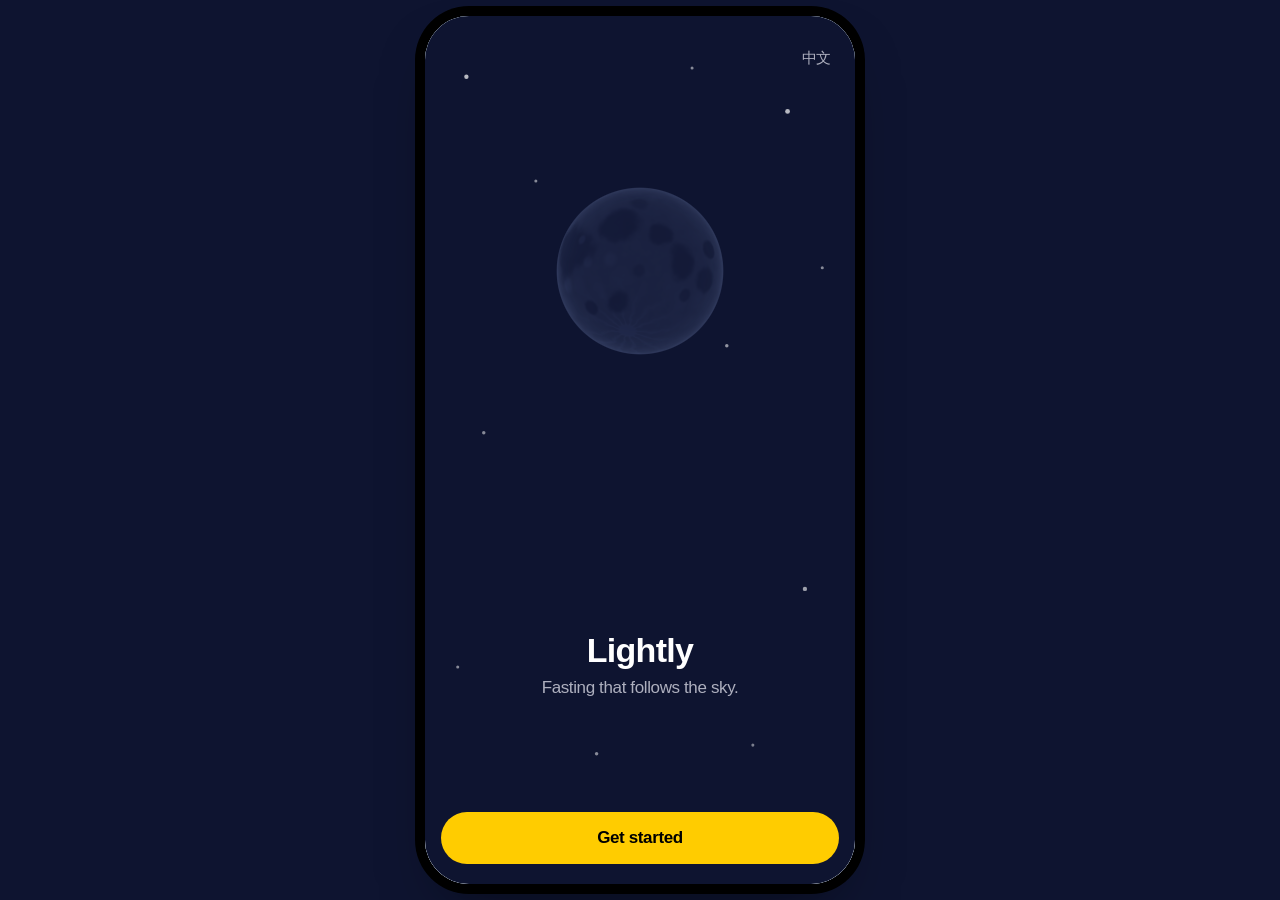
==== commit a89c1c57: "design: daytime birds replace the two clouds on Today (v0.99.0) Co-Authored-By: Claude Sonnet 5.5 <n" ====
--- a/index.html
+++ b/index.html
@@ -29,7 +29,7 @@
 <body>
 <div class="ph" id="ph" data-sky="night">
   <svg class="stars" id="stars" viewBox="0 0 390 420" aria-hidden="true"></svg>
-  <div class="clouds" aria-hidden="true"><i></i><i></i></div>
+  <svg class="birds" id="birds" viewBox="0 0 390 420" aria-hidden="true"></svg>
 
   <main class="scr on" id="today" aria-label="Today">
     <div class="nav">
--- a/css/app.css
+++ b/css/app.css
@@ -25,10 +25,10 @@
 @property --sky2{syntax:'<color>';inherits:true;initial-value:#1A2250}
 [data-sky="night"]   {--sky2:#1A2250;--stars:1;--sky:#0E1430;--ink:#fff;--ink-2:rgba(235,235,245,.8);--unlit:rgba(255,255,255,.10);--rim:rgba(255,255,255,.28);--glass:rgba(40,44,70,.55)}
 [data-sky="first"]   {--sky2:#5A5A92;--stars:.45;--sky:#33406E;--ink:#fff;--ink-2:rgba(235,235,245,.8);--unlit:rgba(255,255,255,.12);--rim:rgba(255,255,255,.3);--glass:rgba(60,68,110,.5)}
-[data-sky="dawn"]    {--sky:#8FB4DE;--sky2:#F0B48C;--clouds:.55;--ink:#1C1C1E;--ink-2:rgba(28,28,30,.74);--unlit:rgba(28,28,30,.10);--rim:rgba(28,28,30,.26);--glass:rgba(255,255,255,.45)}
-[data-sky="morning"] {--sky:#8FC3EA;--sky2:#CDE6F6;--clouds:.85;--ink:#1C1C1E;--ink-2:rgba(28,28,30,.66);--unlit:rgba(28,28,30,.09);--rim:rgba(28,28,30,.24);--glass:rgba(255,255,255,.5)}
-[data-sky="day"]     {--sky:#A9D6F2;--sky2:#E1F0FA;--clouds:.85;--ink:#1C1C1E;--ink-2:rgba(28,28,30,.66);--unlit:rgba(28,28,30,.08);--rim:rgba(28,28,30,.22);--glass:rgba(255,255,255,.55)}
-[data-sky="sunset"]  {--sky:#9DB4D8;--sky2:#F3B07C;--clouds:.55;--ink:#1C1C1E;--ink-2:rgba(28,28,30,.74);--unlit:rgba(28,28,30,.10);--rim:rgba(28,28,30,.26);--glass:rgba(255,255,255,.45)}
+[data-sky="dawn"]    {--sky:#8FB4DE;--sky2:#F0B48C;--birds:.5;--ink:#1C1C1E;--ink-2:rgba(28,28,30,.74);--unlit:rgba(28,28,30,.10);--rim:rgba(28,28,30,.26);--glass:rgba(255,255,255,.45)}
+[data-sky="morning"] {--sky:#8FC3EA;--sky2:#CDE6F6;--birds:.65;--ink:#1C1C1E;--ink-2:rgba(28,28,30,.66);--unlit:rgba(28,28,30,.09);--rim:rgba(28,28,30,.24);--glass:rgba(255,255,255,.5)}
+[data-sky="day"]     {--sky:#A9D6F2;--sky2:#E1F0FA;--birds:.65;--ink:#1C1C1E;--ink-2:rgba(28,28,30,.66);--unlit:rgba(28,28,30,.08);--rim:rgba(28,28,30,.22);--glass:rgba(255,255,255,.55)}
+[data-sky="sunset"]  {--sky:#9DB4D8;--sky2:#F3B07C;--birds:.5;--ink:#1C1C1E;--ink-2:rgba(28,28,30,.74);--unlit:rgba(28,28,30,.10);--rim:rgba(28,28,30,.26);--glass:rgba(255,255,255,.45)}
 [data-sky="evening"] {--sky2:#6C5A88;--stars:.7;--sky:#2C3762;--ink:#fff;--ink-2:rgba(235,235,245,.8);--unlit:rgba(255,255,255,.11);--rim:rgba(255,255,255,.3);--glass:rgba(56,64,104,.5)}
 
 *{box-sizing:border-box;-webkit-tap-highlight-color:transparent}
@@ -46,13 +46,11 @@
 .ph.sys{--ink:var(--label);--ink-2:var(--label-2);--glass:color-mix(in srgb,var(--card) 72%,transparent)}
 .ph::before{content:"";position:absolute;inset:0;z-index:-2;pointer-events:none;background:linear-gradient(180deg,transparent 14%,var(--sky2))}
 .ph.sys::before{display:none}
-.clouds{position:absolute;left:0;right:0;top:0;height:420px;z-index:-1;pointer-events:none;overflow:hidden;opacity:var(--clouds,0);transition:opacity 1.2s ease}
-.clouds i{position:absolute;border-radius:60px;background:rgba(255,255,255,.7);filter:blur(12px);animation:cdrift 48s ease-in-out infinite alternate}
-.clouds i:nth-child(1){left:30px;top:150px;width:150px;height:40px}
-.clouds i:nth-child(2){left:230px;top:236px;width:130px;height:34px;animation-duration:62s}
-@keyframes cdrift{from{transform:translateX(-30px)}to{transform:translateX(40px)}}
-.ph.sys .clouds{opacity:0}
-@media (prefers-reduced-motion:reduce){.clouds i{animation:none}}
+.birds{position:absolute;left:0;right:0;top:0;width:100%;height:420px;z-index:-1;pointer-events:none;color:var(--ink);opacity:var(--birds,0);transition:opacity 1.2s ease}
+.birds path{fill:none;stroke:currentColor;stroke-width:1.5;stroke-linecap:round;stroke-linejoin:round;transform-box:fill-box;transform-origin:50% 70%}
+/* switching tabs: the birds belong to Today, so they leave and return with its content (quick out, gentle in) instead of fading for a second over the plain tab background */
+.ph.snap .birds{transition-duration:.38s}
+.ph.sys .birds{opacity:0;transition-duration:.16s}
 .stars{position:absolute;left:0;right:0;top:0;width:100%;height:420px;z-index:-1;pointer-events:none;opacity:var(--stars,0);transition:opacity 1.2s ease}
 .ph.sys .stars{opacity:0}
 .stars{-webkit-mask-image:linear-gradient(#000 0,#000 270px,transparent 322px),radial-gradient(circle at 50% 200px,transparent 94px,#000 95px);-webkit-mask-composite:source-in;mask-image:linear-gradient(#000 0,#000 270px,transparent 322px),radial-gradient(circle at 50% 200px,transparent 94px,#000 95px);mask-composite:intersect}
@@ -334,27 +332,36 @@
 .ob-moonlayer[hidden]{display:none}
 .ob-moonlayer.touch{pointer-events:auto;touch-action:none;cursor:grab}
 .ob-moonlayer .in{position:absolute;inset:0}
-.ob-moonlayer .bg{position:absolute;inset:0;border-radius:50%;background:var(--night);opacity:0;transition:opacity .5s ease}
-.ob-moonlayer.head .bg{opacity:1}
-.ob-moonlayer.head.flat .bg{opacity:0}
+.ob-moonlayer .bg{position:absolute;inset:0;border-radius:50%;background:var(--night);opacity:0;transition:opacity .5s ease,inset .95s cubic-bezier(.32,.72,0,1)}
+.ob-moonlayer.head .bg,.ob-moonlayer.onbg .bg{opacity:1}
+.ob-moonlayer.onbg .bg{inset:13%}   /* You're set before the sky arrives: the moon keeps its own small night, as in the header, on the plain background */
+.ob-moonlayer.head.flat .bg,.ob-moonlayer.onbg.flat .bg{opacity:0}
 .ob-disc .u{transition:fill .5s ease,stroke .5s ease}
-.ob-moonlayer.head.flat .ob-disc .u{fill:var(--fill);stroke:var(--sep)}
+.ob-moonlayer.head.flat .ob-disc .u,.ob-moonlayer.onbg.flat .ob-disc .u{fill:var(--fill);stroke:var(--sep)}
 .ob-moonlayer .ob-disc{position:absolute;left:0;top:0;width:236px;height:236px;overflow:visible}
 .ob-disc .u{fill:rgba(255,255,255,.1);stroke:rgba(255,255,255,.28);stroke-width:1.5}.ob-disc .cr circle{fill:rgba(120,108,84,.16)}
 @media (prefers-reduced-motion:reduce){.ob-moonlayer{transition:none}}
-/* night welcome, and a You're set that goes from night to dawn */
+/* night welcome */
 .ob-step.night{background:var(--night);color:#fff;isolation:isolate;--label:#fff;--label-2:rgba(235,235,245,.72);--label-3:rgba(235,235,245,.4);--fill:rgba(255,255,255,.14);--card:rgba(255,255,255,.1);--sep:rgba(255,255,255,.16);--link:#FFCC00;transition:transform .55s var(--spr),opacity .4s ease,background-color 1.6s ease,color .9s ease}
 .ob-stars{position:absolute;inset:0;width:100%;height:100%;z-index:-1;pointer-events:none}
-.ob-step .dawnbg{position:absolute;inset:0;z-index:-1;pointer-events:none;opacity:0;background:linear-gradient(180deg,#D98A7B 0%,#F0B48C 55%,#F7D2A6 100%);transition:opacity 1.6s ease}
-.ob-step.dawn .dawnbg{opacity:1}
-.ob-step.fin.dawn{background-color:#F0B48C}.ob-step.fin.dawn[data-fs=morning]{background-color:#ADD9F1}.ob-step.fin.dawn[data-fs=day]{background-color:#C5E4F6}.ob-step.fin.dawn[data-fs=sunset]{background-color:#D0B2A8}   /* so the strips around the phone take the sky's colour too */
-/* the sky behind the sun follows the real time where you are: dawn, morning, day or sunset (night keeps the night sky and the moon) */
-.ob-step[data-fs=morning] .dawnbg{background:linear-gradient(180deg,#8FC3EA 0%,#CDE6F6 100%)}
-.ob-step[data-fs=day] .dawnbg{background:linear-gradient(180deg,#A9D6F2 0%,#E1F0FA 100%)}
-.ob-step[data-fs=sunset] .dawnbg{background:linear-gradient(180deg,#9DB4D8 0%,#F3B07C 100%)}
-.ob-step.fin.dawn{color:#1C1C1E;--label:#1C1C1E;--label-2:rgba(28,28,30,.72);--label-3:rgba(28,28,30,.4);--card:rgba(255,255,255,.55);--sep:rgba(28,28,30,.16);--link:#6B4F00}
-.ob-step.fin.dawn .btn{background:#1C1C1E;color:#fff}
-.ob-step.fin .stars,.ob-step.fin.dawn .ob-stars{opacity:0;transition:opacity 1.2s}
+/* You're set starts on the same plain background as the steps before it, light or dark as the phone is set. The sky arrives only when the moon turns, and it glides there straight from that background: no detour through night. It follows the real time where you are AND the phone's light or dark setting (a softer, deeper sky in dark mode). */
+:root{--sk-dawn:linear-gradient(180deg,#D98A7B 0%,#F0B48C 55%,#F7D2A6 100%);--sk-dawn-c:#F0B48C;--sk-morning:linear-gradient(180deg,#8FC3EA 0%,#CDE6F6 100%);--sk-morning-c:#ADD9F1;--sk-day:linear-gradient(180deg,#A9D6F2 0%,#E1F0FA 100%);--sk-day-c:#C5E4F6;--sk-sunset:linear-gradient(180deg,#9DB4D8 0%,#F3B07C 100%);--sk-sunset-c:#D0B2A8;--sk-night:linear-gradient(180deg,transparent,transparent);--sk-night-c:#0E1430;
+  --fi-label:#1C1C1E;--fi-label-2:rgba(28,28,30,.72);--fi-label-3:rgba(28,28,30,.4);--fi-card:rgba(255,255,255,.55);--fi-sep:rgba(28,28,30,.16);--fi-link:#6B4F00;--fi-btn:#1C1C1E;--fi-btn-on:#fff}
+@media (prefers-color-scheme:dark){:root:not([data-theme="light"]){--sk-dawn:linear-gradient(180deg,#241B4A 0%,#5E3B66 55%,#9A5C58 100%);--sk-dawn-c:#5E3B66;--sk-morning:linear-gradient(180deg,#142A52 0%,#2F5F94 100%);--sk-morning-c:#22457A;--sk-day:linear-gradient(180deg,#112F5A 0%,#2B6AA6 100%);--sk-day-c:#1E4C80;--sk-sunset:linear-gradient(180deg,#201C48 0%,#5B3A6E 55%,#A25A45 100%);--sk-sunset-c:#5B3A6E;
+  --fi-label:#fff;--fi-label-2:rgba(235,235,245,.72);--fi-label-3:rgba(235,235,245,.4);--fi-card:rgba(255,255,255,.12);--fi-sep:rgba(255,255,255,.18);--fi-link:#FFD60A;--fi-btn:#FFD60A;--fi-btn-on:#000}}
+:root[data-theme="dark"]{--sk-dawn:linear-gradient(180deg,#241B4A 0%,#5E3B66 55%,#9A5C58 100%);--sk-dawn-c:#5E3B66;--sk-morning:linear-gradient(180deg,#142A52 0%,#2F5F94 100%);--sk-morning-c:#22457A;--sk-day:linear-gradient(180deg,#112F5A 0%,#2B6AA6 100%);--sk-day-c:#1E4C80;--sk-sunset:linear-gradient(180deg,#201C48 0%,#5B3A6E 55%,#A25A45 100%);--sk-sunset-c:#5B3A6E;
+  --fi-label:#fff;--fi-label-2:rgba(235,235,245,.72);--fi-label-3:rgba(235,235,245,.4);--fi-card:rgba(255,255,255,.12);--fi-sep:rgba(255,255,255,.18);--fi-link:#FFD60A;--fi-btn:#FFD60A;--fi-btn-on:#000}
+.ob-step.fin{isolation:isolate;transition:transform .55s var(--spr),opacity .4s ease,background-color 2.2s ease,color .5s ease}
+.ob-step.fin .dawnbg{position:absolute;inset:0;z-index:-1;pointer-events:none;opacity:0;background:var(--sk-g,none);transition:opacity 2.2s ease}
+.ob-step.fin[data-fs=dawn]{--sk-g:var(--sk-dawn);--sk-c:var(--sk-dawn-c)}.ob-step.fin[data-fs=morning]{--sk-g:var(--sk-morning);--sk-c:var(--sk-morning-c)}.ob-step.fin[data-fs=day]{--sk-g:var(--sk-day);--sk-c:var(--sk-day-c)}.ob-step.fin[data-fs=sunset]{--sk-g:var(--sk-sunset);--sk-c:var(--sk-sunset-c)}.ob-step.fin[data-fs=night]{--sk-g:var(--sk-night);--sk-c:var(--sk-night-c)}
+.ob-step.fin.sky{background-color:var(--sk-c)}   /* so the strips around the phone take the sky's colour too */
+.ob-step.fin.sky .dawnbg{opacity:1}
+.ob-step.fin .ob-stars{opacity:0;transition:opacity 2.2s ease}
+.ob-step.fin.sky[data-fs=night] .ob-stars{opacity:1}
+.ob-step.fin.dawn{color:var(--fi-label);--label:var(--fi-label);--label-2:var(--fi-label-2);--label-3:var(--fi-label-3);--card:var(--fi-card);--sep:var(--fi-sep);--link:var(--fi-link)}
+.ob-step.fin.dawn .btn{background:var(--fi-btn);color:var(--fi-btn-on)}
+.ob-step.fin.nsk{color:#fff;--label:#fff;--label-2:rgba(235,235,245,.72);--label-3:rgba(235,235,245,.4);--fill:rgba(255,255,255,.14);--card:rgba(255,255,255,.1);--sep:rgba(255,255,255,.16);--link:#FFCC00}
+@media (prefers-reduced-motion:reduce){.ob-step.fin,.ob-step.fin .dawnbg,.ob-step.fin .ob-stars{transition:none}}
 @media (prefers-reduced-motion:no-preference){.ob-stars .tw circle{animation:twinkle 3.2s ease-in-out infinite}.ob-stars .tw circle:nth-child(2n){animation-delay:-.9s}.ob-stars .tw circle:nth-child(3n){animation-delay:-1.8s;animation-duration:4s}}
 /* plan: one big number and a 24-hour strip */
 .ob-big{display:flex;align-items:baseline;gap:8px;margin:2px 0 4px}
@@ -454,7 +461,7 @@
 .ob-step.past,.ob-step.out{opacity:.72}
 @keyframes obin{from{opacity:0;transform:translateY(14px)}to{opacity:1;transform:none}}
 /* backwards, not both: once it has played, nothing keeps an animation (and a composited layer) on the content, which on iPhone left the wheels inside it unresponsive */
-.ob-step.on>:not(.ob-top){animation:obin .6s var(--spr) backwards;animation-delay:calc(var(--i,0)*55ms + 120ms)}
+.ob-step.on>:not(.ob-top,.dawnbg){animation:obin .6s var(--spr) backwards;animation-delay:calc(var(--i,0)*55ms + 120ms)}
 .ob-step.on.nostagger>*{animation:none}
 /* a step refreshed in place (picking an option) must not replay its entrance; only a note that appears fades in */
 .ob-step.on.nostagger>.obnote{animation:swap .36s var(--spring)}
@@ -778,6 +785,10 @@
 .warn-ico.care{animation:warnShake .55s .15s both}
 .warn-ico.care.trem{animation:warnTrem .09s linear infinite}
 @media (prefers-reduced-motion:reduce){.warn-ico.care,.warn-ico.care.trem{animation:none}}
+/* 24 h and 36 h for people who have fasted before: the rest the history suggests, in amber under the warning */
+.sheet .lw-note{text-align:center;color:#B35C00;font-weight:500}
+@media (prefers-color-scheme:dark){:root:not([data-theme="light"]) .sheet .lw-note{color:var(--orange)}}
+:root[data-theme="dark"] .sheet .lw-note{color:var(--orange)}
 
 /* sheet pattern: the title row carries the dismiss */
 .sh-h{display:flex;align-items:flex-start;justify-content:space-between;gap:12px;padding-right:var(--m)}
@@ -822,7 +833,7 @@
 .holdscr{display:none}
 html.signing,html.signing body{background:var(--bg)}
 html.signing .ph{background:var(--bg)}
-html.signing .scr,html.signing .tabs,html.signing .fabwrap,html.signing .stars{visibility:hidden}
+html.signing .scr,html.signing .tabs,html.signing .fabwrap,html.signing .stars,html.signing .birds{visibility:hidden}
 html.signing .holdscr{display:flex;position:absolute;inset:0;align-items:center;justify-content:center;z-index:1;pointer-events:none}
 .holdscr i{width:22px;height:22px;border-radius:50%;border:2px solid color-mix(in srgb,var(--label) 16%,transparent);border-top-color:var(--label-2);animation:holdspin .9s linear infinite}
 @keyframes holdspin{to{transform:rotate(360deg)}}
@@ -1014,14 +1025,16 @@
 .fr-tw{position:absolute;inset:0;opacity:var(--fstars);pointer-events:none}
 .fr-tw i{position:absolute;width:2px;height:2px;border-radius:50%;background:#fff;animation:frTw 6s ease-in-out infinite}
 @keyframes frTw{0%,100%{opacity:.25}50%{opacity:1}}
-.fr-art{position:absolute;inset:0;background:var(--fart);opacity:0;-webkit-mask-repeat:no-repeat;mask-repeat:no-repeat;-webkit-mask-size:100% 100%;mask-size:100% 100%;animation:frArt 14s ease-in-out infinite;pointer-events:none}
+.fr-art{position:absolute;inset:0;visibility:hidden;background:var(--fart);opacity:0;transition:opacity .5s ease;-webkit-mask-repeat:no-repeat;mask-repeat:no-repeat;-webkit-mask-size:100% 100%;mask-size:100% 100%;animation:frArt 14s ease-in-out infinite;pointer-events:none}
+.fr-art.rd{visibility:visible}
 .fr-ln{position:absolute;left:0;top:0;animation:frLn 14s ease-in-out infinite;pointer-events:none}
 .fr-sky:not(.fig) .fr-ln{animation:none}
 @keyframes frArt{0%,12%{opacity:0;filter:blur(12px)}34%,64%{opacity:var(--fart-o);filter:blur(1.5px)}86%,100%{opacity:0;filter:blur(12px)}}
 @keyframes frLn{0%,12%{opacity:1}34%,64%{opacity:.28}86%,100%{opacity:1}}
 .fr-sky[data-look="lines"] .fr-art{animation:none;opacity:0}
 .fr-sky[data-look="lines"] .fr-ln{animation:none;opacity:1}
-.fr-sky[data-look="art"] .fr-art{animation:none;opacity:var(--fart-o);filter:blur(0)}
+.fr-sky[data-look="art"] .fr-art{animation:none;filter:blur(0)}
+.fr-sky[data-look="art"] .fr-art.rd{opacity:var(--fart-o)}
 .fr-sky[data-look="art"] .fr-ln{animation:none;opacity:.28}
 .fr-look{position:absolute;inset:0;width:100%;height:100%;padding:0;border:0;background:none;cursor:pointer;-webkit-tap-highlight-color:transparent}
 .fr-look:focus-visible,.fr-st:focus-visible,.fr-seat:focus-visible{outline:2px solid var(--tint);outline-offset:2px}
@@ -1049,4 +1062,4 @@
 .fr-inv2 small{display:block;font:500 0.8125rem/1.3 var(--font);color:var(--label-2)}
 .fr-inv2 .fr-two{padding:0}
 .fr-inv2>b{display:block;font:700 1.875rem/1.25 var(--font-r);letter-spacing:.14em;font-variant-numeric:tabular-nums;margin:2px 0 14px}
-@media (prefers-reduced-motion:reduce){.fr-art,.fr-ln,.fr-tw i{animation:none!important}.fr-art{opacity:0}.fr-ln{opacity:1}.fr-sky[data-look="art"] .fr-art{opacity:var(--fart-o)}.fr-sky[data-look="art"] .fr-ln{opacity:.28}.fr-st{transition:none}}
+@media (prefers-reduced-motion:reduce){.fr-art,.fr-ln,.fr-tw i{animation:none!important}.fr-art{opacity:0}.fr-ln{opacity:1}.fr-sky[data-look="art"] .fr-art.rd{opacity:var(--fart-o)}.fr-sky[data-look="art"] .fr-ln{opacity:.28}.fr-art{transition:none}.fr-st{transition:none}}
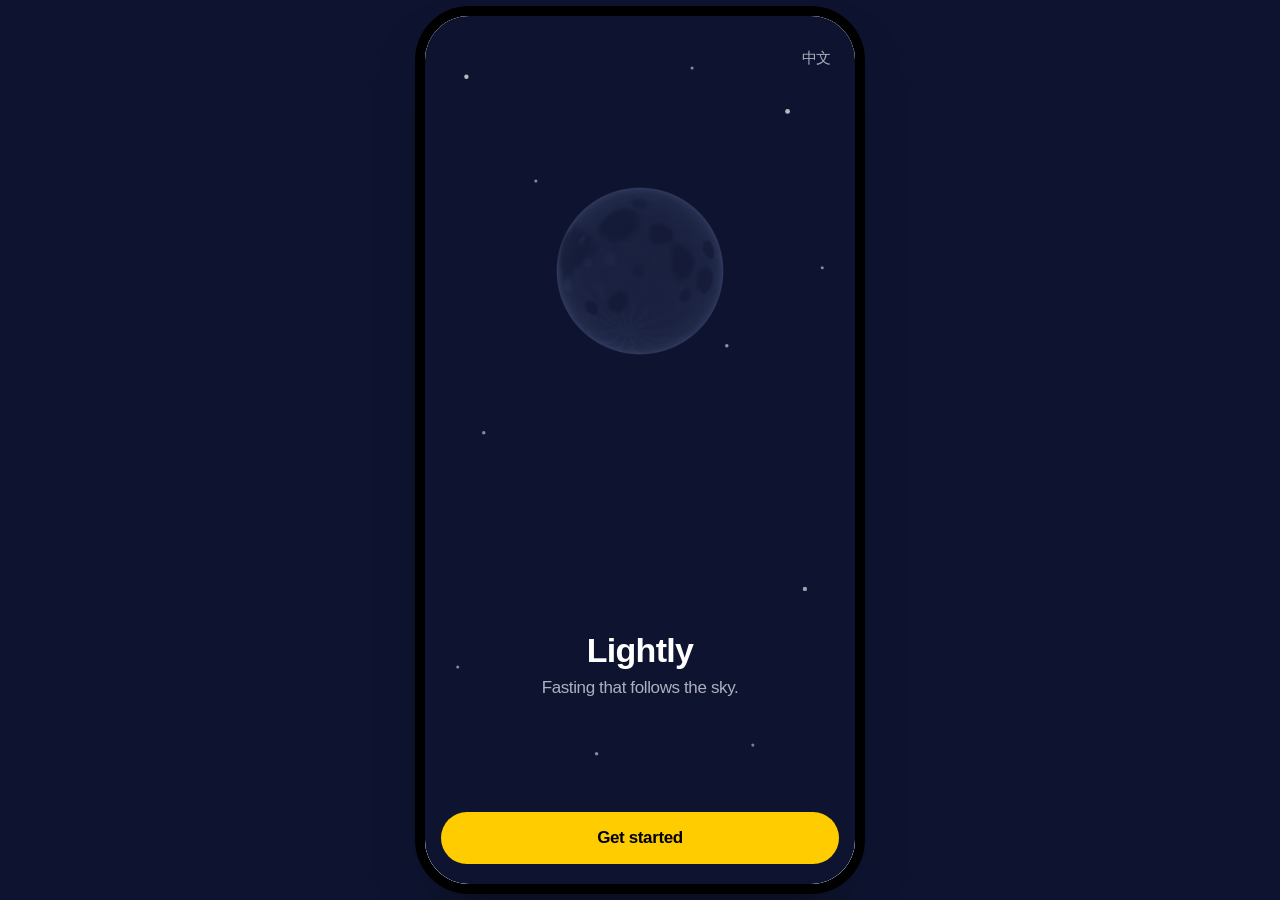
==== commit 6b225e93: "design: Days shows how far a fast got, Today at rest shows the loaded time, empty states lead with a" ====
--- a/index.html
+++ b/index.html
@@ -87,7 +87,6 @@
     <button type="button" data-tab="me"><svg viewBox="0 0 24 24" aria-hidden="true"><circle cx="12" cy="12" r="9.5"/><circle cx="12" cy="10" r="3.2"/><path d="M6.2 18.6a6.5 6.5 0 0 1 11.6 0"/></svg><span id="tabM">Me</span></button>
   </nav>
 
-  <div class="fabwrap"><button type="button" class="fab" id="dayFab" data-act="fab" aria-hidden="true" tabindex="-1"><svg class="fi-edit" viewBox="0 0 24 24" aria-hidden="true"><path d="M4 20h4L19 9l-4-4L4 16z"/><path d="M13.5 6.5l4 4"/></svg><svg class="fi-add" viewBox="0 0 24 24" aria-hidden="true"><path d="M12 5v14M5 12h14"/></svg></button></div>
   <div class="scrim" id="scrim"></div>
   <div class="sheet" id="sheet" role="dialog" aria-modal="true"></div>
   <div class="report" id="report" role="dialog" aria-modal="true" hidden></div>
--- a/css/app.css
+++ b/css/app.css
@@ -4,7 +4,7 @@
   color-scheme:light;
   --bg:#F2F2F7; --card:#FFFFFF; --label:#000; --label-2:rgba(60,60,67,.75); --label-3:rgba(60,60,67,.3);
   --sep:rgba(60,60,67,.29); --fill:rgba(120,120,128,.12); --fill-2:rgba(120,120,128,.2);
-  --tint:#FFCC00; --on-tint:#000; --green:#34C759; --red:#C70012; --blue:#0062D9; --link:#7A5C00; --orange:#C93400; --moon:#F4EFE2; --moon-edge:#B9AF96; --bar-edge:#C99F00; --night:#0E1430;
+  --tint:#FFCC00; --on-tint:#000; --green:#34C759; --red:#C70012; --blue:#0062D9; --link:#7A5C00; --orange:#C93400; --moon:#F4EFE2; --moon-edge:#B9AF96; --bar-edge:#C99F00; --night:#0E1430; --disc-u:#DDDDE2;
   --font:-apple-system,BlinkMacSystemFont,'SF Pro Text','Inter','Helvetica Neue','PingFang SC','Noto Sans SC',sans-serif;
   --font-d:-apple-system,BlinkMacSystemFont,'SF Pro Display','Inter','Helvetica Neue','PingFang SC','Noto Sans SC',sans-serif;
   --font-r:ui-rounded,'SF Pro Rounded',-apple-system,BlinkMacSystemFont,'Inter','PingFang SC','Noto Sans SC',sans-serif;
@@ -16,18 +16,18 @@
 }
 @media (prefers-color-scheme:dark){:root:not([data-theme="light"]){color-scheme:dark;
   --bg:#000; --card:#1C1C1E; --label:#fff; --label-2:rgba(235,235,245,.6); --label-3:rgba(235,235,245,.3);
-  --sep:rgba(84,84,88,.6); --fill:rgba(118,118,128,.24); --fill-2:rgba(118,118,128,.32); --tint:#FFD60A; --link:#FFD60A; --blue:#0A84FF; --red:#FF453A; --orange:#FF9F0A; --bar-edge:transparent}}
+  --sep:rgba(84,84,88,.6); --fill:rgba(118,118,128,.24); --fill-2:rgba(118,118,128,.32); --tint:#FFD60A; --link:#FFD60A; --blue:#0A84FF; --red:#FF453A; --orange:#FF9F0A; --bar-edge:transparent; --disc-u:#85858B}}
 :root[data-theme="dark"]{color-scheme:dark;
   --bg:#000; --card:#1C1C1E; --label:#fff; --label-2:rgba(235,235,245,.6); --label-3:rgba(235,235,245,.3);
-  --sep:rgba(84,84,88,.6); --fill:rgba(118,118,128,.24); --fill-2:rgba(118,118,128,.32); --tint:#FFD60A; --link:#FFD60A; --blue:#0A84FF; --red:#FF453A; --orange:#FF9F0A; --bar-edge:transparent}
+  --sep:rgba(84,84,88,.6); --fill:rgba(118,118,128,.24); --fill-2:rgba(118,118,128,.32); --tint:#FFD60A; --link:#FFD60A; --blue:#0A84FF; --red:#FF453A; --orange:#FF9F0A; --bar-edge:transparent; --disc-u:#85858B}
 
 /* skies follow the real sunrise and sunset where you are */
 @property --sky2{syntax:'<color>';inherits:true;initial-value:#1A2250}
 [data-sky="night"]   {--sky2:#1A2250;--stars:1;--sky:#0E1430;--ink:#fff;--ink-2:rgba(235,235,245,.8);--unlit:rgba(255,255,255,.10);--rim:rgba(255,255,255,.28);--glass:rgba(40,44,70,.55)}
 [data-sky="first"]   {--sky2:#5A5A92;--stars:.45;--sky:#33406E;--ink:#fff;--ink-2:rgba(235,235,245,.8);--unlit:rgba(255,255,255,.12);--rim:rgba(255,255,255,.3);--glass:rgba(60,68,110,.5)}
 [data-sky="dawn"]    {--sky:#8FB4DE;--sky2:#F0B48C;--birds:.5;--ink:#1C1C1E;--ink-2:rgba(28,28,30,.74);--unlit:rgba(28,28,30,.10);--rim:rgba(28,28,30,.26);--glass:rgba(255,255,255,.45)}
-[data-sky="morning"] {--sky:#8FC3EA;--sky2:#CDE6F6;--birds:.65;--ink:#1C1C1E;--ink-2:rgba(28,28,30,.66);--unlit:rgba(28,28,30,.09);--rim:rgba(28,28,30,.24);--glass:rgba(255,255,255,.5)}
-[data-sky="day"]     {--sky:#A9D6F2;--sky2:#E1F0FA;--birds:.65;--ink:#1C1C1E;--ink-2:rgba(28,28,30,.66);--unlit:rgba(28,28,30,.08);--rim:rgba(28,28,30,.22);--glass:rgba(255,255,255,.55)}
+[data-sky="morning"] {--sky:#8FC3EA;--sky2:#CDE6F6;--birds:.65;--ink:#1C1C1E;--ink-2:rgba(28,28,30,.76);--unlit:rgba(28,28,30,.09);--rim:rgba(28,28,30,.24);--glass:rgba(255,255,255,.5)}
+[data-sky="day"]     {--sky:#A9D6F2;--sky2:#E1F0FA;--birds:.65;--ink:#1C1C1E;--ink-2:rgba(28,28,30,.76);--unlit:rgba(28,28,30,.08);--rim:rgba(28,28,30,.22);--glass:rgba(255,255,255,.55)}
 [data-sky="sunset"]  {--sky:#9DB4D8;--sky2:#F3B07C;--birds:.5;--ink:#1C1C1E;--ink-2:rgba(28,28,30,.74);--unlit:rgba(28,28,30,.10);--rim:rgba(28,28,30,.26);--glass:rgba(255,255,255,.45)}
 [data-sky="evening"] {--sky2:#6C5A88;--stars:.7;--sky:#2C3762;--ink:#fff;--ink-2:rgba(235,235,245,.8);--unlit:rgba(255,255,255,.11);--rim:rgba(255,255,255,.3);--glass:rgba(56,64,104,.5)}
 
@@ -72,7 +72,8 @@
 .skypill .sx{font:400 0.8125rem/1.2 var(--font);color:var(--ink-2);white-space:nowrap;overflow:hidden;text-overflow:ellipsis;min-width:0}
 @media (max-width:360px){.skypill i{display:none}}
 @media (max-width:340px){.skypill{gap:6px;padding:0 8px 0 8px}.skypill .sx{font-size:.75rem}}
-.chip{font:500 0.8125rem var(--font);padding:0 14px;min-height:44px;display:inline-flex;align-items:center;justify-content:center;gap:4px;border:0;border-radius:999px;background:var(--glass);-webkit-backdrop-filter:blur(20px);backdrop-filter:blur(20px);color:var(--ink)}
+@media (max-width:340px){.skypill .si{display:none}.skypill{padding:0 10px 0 8px}.chip{padding:0 9px}}   /* 320 px: the plan button stays on one line and the pill has room for "10 小时 20 分后日落" */
+.chip{white-space:nowrap;flex:none;font:500 0.8125rem var(--font);padding:0 14px;min-height:44px;display:inline-flex;align-items:center;justify-content:center;gap:4px;border:0;border-radius:999px;background:var(--glass);-webkit-backdrop-filter:blur(20px);backdrop-filter:blur(20px);color:var(--ink)}
 
 /* ---------- Today ---------- */
 .disc-wrap{position:relative;display:flex;justify-content:center;height:calc(236px*var(--ds,1));margin-top:6px;flex:none}
@@ -84,7 +85,7 @@
 .read .k{display:block}
 .read .big{font:600 3.5rem/1.05 var(--font-r);letter-spacing:-.02em;font-variant-numeric:tabular-nums;display:block}
 .read .big small{font-size:.5em;font-weight:600;color:var(--ink-2);margin:0 .12em 0 .04em}
-.read .tip{font:400 0.9375rem/1.4 var(--font);color:var(--ink-2);margin:6px auto 0;max-width:30ch;min-height:42px;transition:opacity .7s ease}
+.read .tip{font:400 0.9375rem/1.4 var(--font);color:var(--ink-2);margin:6px auto 0;max-width:30ch;min-height:42px;transition:opacity .7s ease;text-wrap:balance}   /* balanced lines, so a last line is never a single character */
 .read .tip.quiet{opacity:0}
 .track{margin:var(--s3) var(--m) 0;position:relative;flex:none}
 .track svg{display:block;width:100%;height:auto;overflow:visible}
@@ -108,7 +109,7 @@
 .track.tls .ends{margin-top:8px}
 .ph.tight .track.tls .strip{display:none}
 .ph.tight .track.tls .ends{margin-top:0}
-.ends .cap{font:600 .65625rem/1.2 var(--font);letter-spacing:.07em;text-transform:uppercase;color:var(--ink-2)}
+.ends .cap{font:600 .6875rem/1.2 var(--font);letter-spacing:.07em;text-transform:uppercase;color:var(--ink-2)}
 html:lang(zh-Hans) .ends .cap{font-size:.75rem;letter-spacing:.02em;text-transform:none}
 .ends .trow{display:flex;align-items:center;gap:7px}
 .ends .eg{width:14px;height:14px;flex:none;display:block}.ends .eg svg{display:block;width:100%;height:100%}
@@ -128,6 +129,10 @@
 .act.pressed{transform:scale(.97)}
 .act::before{content:"";position:absolute;inset:0;background:rgba(0,0,0,.16);transform-origin:left;transform:scaleX(var(--hold,0));z-index:-1;transition:transform .35s var(--spring)}
 .act.holding::before{transition:none}
+/* while a fast runs the button goes quiet: the same glass as the tab bar, so the moon or sun stays the loudest thing on Today. Yellow is kept for Start. */
+.act{transition:transform .1s ease-out,background-color .5s ease,color .5s ease}
+.act.end{background:var(--glass);color:var(--ink);-webkit-backdrop-filter:blur(24px) saturate(180%);backdrop-filter:blur(24px) saturate(180%);box-shadow:inset 0 0 0 .5px color-mix(in srgb,var(--ink) 14%,transparent),inset 0 .5px 0 rgba(255,255,255,.45)}
+.act.end::before{background:color-mix(in srgb,var(--ink) 16%,transparent)}
 .scr#today{padding-bottom:calc(88px + var(--sab))}
 .sp{flex:1 1 0;min-height:0}
 .sp.mid{flex-grow:.5}
@@ -172,7 +177,7 @@
 .row .seg{margin-left:auto;width:min(60%,220px)}
 .sw{position:relative;flex:none;width:51px;height:31px;border-radius:999px;border:0;background:var(--fill-2);margin-left:auto;transition:background .2s ease;padding:0}
 .sw::after{content:"";position:absolute;top:2px;left:2px;width:27px;height:27px;border-radius:50%;background:#fff;box-shadow:0 3px 8px rgba(0,0,0,.15),0 1px 1px rgba(0,0,0,.16);transition:transform .3s var(--spring)}
-.sw[aria-checked="true"]{background:var(--green)}.sw[aria-checked="true"]::after{transform:translateX(20px)}
+.sw[aria-checked="true"]{background:var(--tint)}.sw[aria-checked="true"]::after{transform:translateX(20px)}
 .sw:disabled{opacity:.4}
 .btn{display:flex;align-items:center;justify-content:center;width:100%;min-height:52px;border:0;border-radius:999px;background:var(--tint);color:var(--on-tint);font:600 1.0625rem var(--font);transition:transform .1s ease-out}
 .btn:active{transform:scale(.97);transition-duration:.1s}
@@ -181,7 +186,6 @@
 .tabs>button:active{background:color-mix(in srgb,var(--ink) 8%,transparent)}
 .chip,.streak,.skypill{transition:transform .35s var(--spring)}
 .btn.sec{background:var(--fill);color:var(--label);font-weight:500}
-.btn.dark{background:var(--label);color:var(--card)}
 .btn.red{background:color-mix(in srgb,var(--red) 10%,transparent);color:var(--red)}
 .btn:disabled{opacity:.4}
 .btns{display:grid;gap:10px}
@@ -204,8 +208,7 @@
 .mi svg{width:18px;height:18px;fill:none;stroke:currentColor;stroke-width:1.9;stroke-linecap:round;stroke-linejoin:round}
 .mi.gold{background:#FFE48A;color:#4A3A00}.mi.navy{background:#0E1430;color:#F4EFE2}.mi.grey{background:var(--fill-2);color:var(--label-2)}.mi.red{background:rgba(199,0,18,.12);color:var(--red)}
 #me .group .row+.row::before,#me .pk+.row::before,#me .row+.pk::before,#me .pk+.pk::before{left:58px}
-#me .row>span:not(.v):not(.mi)+.chev{margin-left:auto}
-#me .sw[aria-checked="true"]{background:var(--tint)}
+.row>span:not(.v):not(.mi)+.chev{margin-left:auto}
 .me-card .av{width:72px;height:72px}.me-card .avw{width:72px;height:72px}.me-card .av svg.def{width:40px;height:40px}
 .me-card b{font-size:1.5rem;font-weight:700;letter-spacing:-.02em}
 .me-card .me-id .bk{display:flex;align-items:center;gap:6px;font-style:normal;font-weight:600;font-size:0.8125rem;color:#1D7A33}
@@ -223,18 +226,18 @@
 .cal-g button{position:relative;min-width:0;height:44px;border:0;background:transparent;display:flex;align-items:center;justify-content:center;border-radius:50%;font:500 0.9375rem var(--font-r);color:var(--label);font-variant-numeric:tabular-nums}
 .cal-g button.out{visibility:hidden}
 .cal-g button.fut{color:var(--label-2)}
-.cal-g button .d{width:36px;height:36px;border-radius:50%;display:flex;align-items:center;justify-content:center;border:1.5px solid transparent}
+.cal-g button .d{width:36px;height:36px;flex:none;border-radius:50%;display:flex;align-items:center;justify-content:center;border:1.5px solid transparent}
 .cal-g button.done .d{background:var(--tint);color:var(--on-tint);font-weight:600}
-.cal-g button.early .d{border-color:var(--orange)}
 .cal-g button.flex .d{border:1.5px dashed var(--label-2)}
 .cal-g button.today .d{box-shadow:0 0 0 2px var(--card),0 0 0 3.5px var(--label)}
 .cal-g button.sel .d{background:var(--fill-2)}
 .cal-g button.done.sel .d{background:var(--tint)}
+/* narrow phones: the day discs stay round (they used to be squeezed into ovals) and the rings round today and the chosen day keep clear of their neighbours */
+@media (max-width:350px){.cal{padding-left:8px;padding-right:8px}.cal-g button .d{width:34px;height:34px}}
 .legend{display:flex;gap:14px;flex-wrap:wrap;padding:6px 16px 14px;font:400 0.75rem var(--font);color:var(--label-2)}
 .legend i{display:inline-block;width:10px;height:10px;border-radius:50%;margin-right:5px;vertical-align:-1px;border:1.5px solid transparent}
 .stats{display:grid;grid-template-columns:repeat(3,1fr);gap:0;padding:14px 8px}
 .stats div{text-align:center}.stats b{display:block;font:600 1.625rem/1.1 var(--font-r)}.stats span{font-size:0.8125rem;color:var(--label-2)}
-.fast-row b{font:600 1.0625rem var(--font-r);font-variant-numeric:tabular-nums}
 .empty{padding:20px 16px;color:var(--label-2);font-size:0.9375rem;text-align:center}
 
 /* sheets */
@@ -289,6 +292,11 @@
 .plan:disabled{opacity:.55}
 .plan .bar{height:4px;border-radius:2px;background:var(--fill-2);overflow:hidden;margin-top:6px}
 .plan .bar i{display:block;height:100%;background:var(--tint);border-radius:2px}
+/* share of the day on a daily plan: fasting hours filled, eating hours empty. Two pieces with a gap, so it never reads as the unlock progress bar above */
+.plan .day{display:flex;gap:3px;height:6px;margin:7px 0 2px;max-width:232px}
+.plan .day i{display:block;height:100%;min-width:5px;border-radius:3px;background:var(--fill-2)}
+.plan .day i:first-child{background:var(--tint)}
+@media (prefers-contrast:more){.plan .day i{box-shadow:inset 0 0 0 1px var(--label-2)}.plan .day i:first-child{background:var(--label)}}
 .pill{font:500 0.75rem var(--font);padding:3px 9px;border-radius:999px;background:var(--fill);color:var(--label-2);align-self:flex-start;margin-bottom:2px}
 .pill.tint{background:var(--tint);color:var(--on-tint);font-weight:600}
 .field{display:flex;align-items:center;gap:12px;min-height:48px;padding:0 16px;position:relative}
@@ -327,6 +335,7 @@
 .ob-bslot{width:236px;height:236px;margin:0 auto 20px;flex:none}
 .ob-mslot{display:block;width:56px;height:56px}
 @media (max-height:720px){.ob-bslot{width:188px;height:188px;margin-bottom:14px}}
+@media (max-height:600px){.ob-bslot{width:160px;height:160px;margin-bottom:12px}}   /* the shortest phones (320 by 568): the last setup screen fits without scrolling */
 /* the one moon, parked above the steps; it moves between the slots each step keeps for it */
 .ob-moonlayer{position:absolute;left:0;top:0;width:236px;height:236px;z-index:8;transform-origin:0 0;pointer-events:none;will-change:transform;transition:transform .95s cubic-bezier(.32,.72,0,1)}
 .ob-moonlayer[hidden]{display:none}
@@ -390,7 +399,7 @@
   .sheet,.ob-step{transition:opacity .25s ease;transform:none}.sheet{opacity:0}.sheet.open{opacity:1}.ob-step:not(.on){opacity:0;pointer-events:none}
   .act,.btn{transition:none}
 }
-@media (prefers-reduced-transparency:reduce){.tabs,.chip,.streak,.skypill{-webkit-backdrop-filter:none;backdrop-filter:none;background:color-mix(in srgb,var(--sky) 86%,var(--ink) 14%)}.ph.sys .tabs,.ph.sys .chip{background:var(--card)}}
+@media (prefers-reduced-transparency:reduce){.tabs,.chip,.streak,.skypill,.act.end{-webkit-backdrop-filter:none;backdrop-filter:none;background:color-mix(in srgb,var(--sky) 86%,var(--ink) 14%)}.ph.sys .tabs,.ph.sys .chip{background:var(--card)}}
 @media (max-height:700px){.read .big{font-size:3rem}.read .tip{min-height:0;margin-top:2px}}
 
 .ph.onb .tabs{display:none}
@@ -413,7 +422,7 @@
 @media (prefers-reduced-motion:reduce){#days.on,#me.on,#friends.on{animation:fade .25s ease}}
 @media (prefers-contrast:more){
   .group,.facts div,.seg{box-shadow:inset 0 0 0 1px var(--label-2)}
-  .tabs,.chip,.streak,.skypill{-webkit-backdrop-filter:none;backdrop-filter:none;background:color-mix(in srgb,var(--sky) 94%,var(--ink) 6%);box-shadow:inset 0 0 0 1.5px var(--ink)}
+  .tabs,.chip,.streak,.skypill,.act.end{-webkit-backdrop-filter:none;backdrop-filter:none;background:color-mix(in srgb,var(--sky) 94%,var(--ink) 6%);box-shadow:inset 0 0 0 1.5px var(--ink)}
   .ph.sys .tabs,.ph.sys .chip{background:var(--card)}
   :root,:root[data-theme]{--label-2:color-mix(in srgb,var(--label) 88%,transparent)}
 }
@@ -429,8 +438,11 @@
 .read .big{display:flex;justify-content:center;align-items:baseline;font-variant-numeric:tabular-nums;font-feature-settings:"tnum" 1;cursor:default;-webkit-user-select:none;user-select:none}
 .read .big .dg{font-weight:inherit;display:inline-block;will-change:transform}
 .read .big .co{font-style:normal;opacity:.5;display:inline-block;width:.3em;text-align:center;transform:translateY(-.08em)}
-.read .alt{display:block;font-variant-numeric:tabular-nums;font-feature-settings:"tnum" 1;opacity:.8}
+.read .alt{display:block;font-variant-numeric:tabular-nums;font-feature-settings:"tnum" 1;font-weight:400}   /* a lighter weight, not a lower opacity: the faded line was 3:1 on the day sky */
 .read .alt:not(:empty)::before{content:"\00b7";margin-right:.4em}
+/* at rest the readout is the loaded time (16:00:00), dimmed to the small-text colour, which holds 4.5:1 under every sky; Start lights it */
+.read .big{transition:color .5s ease}
+.read .big.set{color:var(--ink-2)}
 /* A, classic: bold rounded numerals, as before but with seconds */
 .ph[data-ts="a"] .read .big{font:600 3.25rem/1.05 var(--font-r);letter-spacing:-.02em}
 .ph[data-ts="a"] .read .alt{display:none}
@@ -443,11 +455,11 @@
 /* time off greeting ("Safe travels", "Get well soon"): words, not numerals, so smaller and the same in every timer style */
 .ph[data-ts] .read .big.greet{font:600 min(2.5rem,10.5vw)/1.15 var(--font-r);letter-spacing:-.01em;padding-top:.2em}
 @media (max-height:700px){.ph[data-ts] .read .big.greet{font-size:min(2.25rem,10vw)}}
-/* ---------- tab bar: a selection pill that glides between tabs, accent-coloured selection ---------- */
-.ph{--tabsel:var(--tint);--tabfill:color-mix(in srgb,var(--tint) 24%,transparent);--spr:cubic-bezier(.2,1,.3,1)}
-.ph[data-sky="night"],.ph[data-sky="first"],.ph[data-sky="evening"]{--tabsel:var(--tint)}
+/* ---------- tab bar: a selection pill that glides between tabs. The pill is neutral on every tab and under every sky: the icon and the pill carry the state, and yellow is kept for actions ---------- */
+.ph{--tabsel:var(--ink);--tabfill:color-mix(in srgb,var(--ink) 14%,transparent);--spr:cubic-bezier(.2,1,.3,1)}
+.ph[data-sky="night"],.ph[data-sky="first"],.ph[data-sky="evening"]{--tabsel:#fff;--tabfill:rgba(255,255,255,.16)}
 .ph[data-sky="dawn"],.ph[data-sky="morning"],.ph[data-sky="day"],.ph[data-sky="sunset"]{--tabsel:#1C1C1E;--tabfill:rgba(255,255,255,.55)}
-.ph.sys{--tabsel:var(--label);--tabfill:color-mix(in srgb,var(--tint) 40%,transparent)}
+.ph.sys{--tabsel:var(--label);--tabfill:var(--fill-2)}
 .tab-ind{position:absolute;left:6px;top:6px;height:52px;width:calc((100% - 12px)/var(--nt,3));border-radius:999px;background:var(--tabfill);transform:translateX(calc(var(--ti,0)*100%));transition:transform .55s var(--spr),background .3s ease;will-change:transform;pointer-events:none}
 @supports (transition-timing-function:linear(0,1)){.tab-ind{transition-timing-function:linear(0,.18 6%,.52 13%,.82 21%,1.03 30%,1.07 38%,1.04 46%,1.01 56%,.995 70%,1),ease}}
 .tabs>button.sel svg{transform:scale(1.06)}.tabs svg{transition:transform .4s var(--spr),stroke-width .25s}
@@ -544,7 +556,9 @@
 .tt{display:flex;flex-direction:column;gap:2px;padding-bottom:16px}
 .tmain{display:flex;align-items:center;justify-content:space-between;gap:12px}.tmain .tt{min-width:0}.tmain .tn{display:flex;flex-wrap:wrap;align-items:baseline}
 .tmoon{display:flex;flex-direction:column;align-items:center;gap:6px;flex:none;padding-bottom:16px}.tmoon svg{display:block;width:84px;height:84px;overflow:visible}.tmoon span{font:500 0.75rem var(--font);color:var(--label-2);white-space:nowrap}
-.tm-u{fill:var(--fill-2)}.tm-c{fill:rgba(120,90,20,.1)}.tm-r{fill:none;stroke:rgba(120,100,50,.45);stroke-width:.5}
+/* the month's moon is Today's moon: a pale moon filling a night disc */
+.tmoon svg{background:var(--night);border-radius:50%;padding:5px;box-sizing:border-box;box-shadow:0 0 0 .5px rgba(255,255,255,.16)}
+.tm-u{fill:rgba(255,255,255,.12)}.tm-c{fill:rgba(120,110,90,.28)}.tm-r{fill:none;stroke:rgba(255,255,255,.22);stroke-width:.5}
 .tk{font:500 0.8125rem var(--font);color:var(--label-2)}
 .tn{font:700 3rem/1.05 var(--font-r);letter-spacing:-.02em;font-variant-numeric:tabular-nums}
 .tn small{font:600 1.25rem var(--font-r);color:var(--label-2);margin-left:8px;letter-spacing:0}
@@ -552,7 +566,8 @@
 .tstats{display:grid;grid-template-columns:repeat(3,1fr);border-top:.5px solid var(--sep);margin:0 -16px}
 .tstats div{padding:12px 4px 14px;text-align:center;min-width:0}
 .tstats div+div{border-left:.5px solid var(--sep)}
-.tstats b{display:block;font:700 1.25rem/1.15 var(--font-r);font-variant-numeric:tabular-nums}
+.tstats b{display:block;font:700 1.25rem/1.15 var(--font-r);font-variant-numeric:tabular-nums;white-space:nowrap}
+.tstats b small{font-size:.7em;font-weight:600}   /* the unit is smaller, so "17.0 小时" never wraps on a 320 px phone */
 .tstats span{font:400 0.75rem var(--font);color:var(--label-2)}
 /* the recap card on Days: a tinted card that opens into the report */
 .rcard{position:relative;margin:0 var(--m) var(--group-gap);border-radius:14px;background:var(--tint);color:var(--on-tint);transition:transform .5s var(--spring)}
@@ -616,7 +631,7 @@
 .rp-day.d{background:var(--tint);color:var(--on-tint);box-shadow:0 0 0 .5px var(--bar-edge)}
 .rp-day.f{border:1.5px dashed var(--label-2);color:var(--label-2)}
 .rp-day.o{border:1.5px dotted var(--label-2);color:var(--label-2)}
-.rp-day.e{border:2px solid var(--orange);color:var(--label)}
+.rp-day.e{background:conic-gradient(var(--disc-u) 0 calc((1 - var(--p,.5))*1turn - .4deg),var(--tint) calc((1 - var(--p,.5))*1turn + .4deg) 1turn);color:var(--on-tint)}   /* filled as far as the fast got, as on Days */
 /* weeks */
 .rp-wk{list-style:none;margin:22px 0 0;padding:0;display:flex;flex-direction:column;gap:14px}
 .rp-wk li{display:grid;grid-template-columns:84px 1fr 66px;align-items:center;gap:10px}
@@ -707,16 +722,28 @@
 @media (prefers-reduced-motion:reduce){.avgplot.avgplay .bar{animation:none}.sheet.float{transition:opacity .2s ease,visibility 0s .2s;transform:translateY(-50%)}}
 .cal-v{position:relative;overflow:hidden}
 .cal-g.in{position:absolute;top:0;left:0;right:0}
-.fabwrap{position:absolute;right:0;bottom:calc(12px + 64px + 4px + var(--sab));width:104px;height:88px;padding-right:var(--m);box-sizing:border-box;display:flex;align-items:center;justify-content:flex-end;overflow:hidden;pointer-events:none;z-index:4;transition:bottom .5s var(--spring)}
-.ph.tabs-off .fabwrap{bottom:calc(-4px + var(--sab))}
-.fab{position:relative;flex:none;width:56px;height:56px;border:0;border-radius:50%;background:var(--tint);color:var(--on-tint);display:flex;align-items:center;justify-content:center;box-shadow:0 6px 18px rgba(0,0,0,.22),0 1px 3px rgba(0,0,0,.18);transform:translateX(calc(100% + var(--m) + 8px));opacity:0;visibility:hidden;pointer-events:none;transition:transform .55s var(--spring),opacity .25s ease,visibility 0s .55s}
-.fab.on{transform:none;opacity:1;visibility:visible;pointer-events:auto;transition-delay:0s}
-.fab:active{transform:scale(.92)}
-.fab svg{width:24px;height:24px;fill:none;stroke:currentColor;stroke-width:2;stroke-linecap:round;stroke-linejoin:round}
-.fab[data-mode=add] .fi-edit,.fab[data-mode=edit] .fi-add{display:none}
-@media (prefers-reduced-motion:reduce){.fab{transition:opacity .2s ease,visibility 0s .2s;transform:none}.fab.on{transition-delay:0s}}
 .cal-g button.sel .d{box-shadow:0 0 0 2px var(--card),0 0 0 4px var(--label)}
 .cal-g button.sel:not(.done) .d{background:var(--fill-2)}
+/* a day that ended early is a disc filled as far as the fast got (counter-clockwise, like the timer disc), in the same gold as a full day: no red ring, nothing to feel bad about */
+.cal-g button.early .d,.cal-g button.early.sel .d{background:var(--disc-u) conic-gradient(var(--disc-u) 0 calc((1 - var(--p,.5))*1turn - .4deg),var(--tint) calc((1 - var(--p,.5))*1turn + .4deg) 1turn);color:var(--on-tint);font-weight:600}
+.legend i.wedge{border:0;background:conic-gradient(var(--disc-u) 0 .4turn,var(--tint) 0)}
+/* the tapped day, inside the calendar card under the grid */
+.dayd{margin:2px 12px 12px;padding:10px 12px 12px 14px;border-radius:14px;background:var(--fill)}
+.dayd.in{animation:ddin .32s cubic-bezier(.22,1,.36,1) both}
+@keyframes ddin{from{opacity:0;transform:translateY(-6px)}}
+.dd-h{display:flex;flex-wrap:wrap;justify-content:space-between;gap:2px 12px;font:500 0.8125rem/1.35 var(--font);color:var(--label-2)}
+.dd-h .dd-n{font-weight:400}
+.dd-row{display:flex;align-items:center;gap:12px;width:100%;min-height:52px;margin-top:6px;padding:0;border:0;background:transparent;color:var(--label);text-align:left;font:inherit}
+.dd-row .stack{flex:1;min-width:0}
+.dd-row b{display:block;font:600 1.0625rem/1.25 var(--font-r);font-variant-numeric:tabular-nums}
+.dd-row small{display:block;font:400 0.8125rem/1.3 var(--font);color:var(--label-2)}
+.dd-m{flex:none;width:32px;height:32px;border-radius:50%;background:conic-gradient(var(--disc-u) 0 calc((1 - var(--p,.5))*1turn - .4deg),var(--tint) calc((1 - var(--p,.5))*1turn + .4deg) 1turn)}
+.dd-m.full{background:var(--tint)}
+.dd-m.flex{background:transparent;border:1.5px dashed var(--label-2);box-sizing:border-box}
+.dd-e{position:relative;flex:none;display:inline-flex;align-items:center;min-height:36px;padding:0 14px;border:0;border-radius:999px;background:var(--card);color:var(--label);font:600 0.9375rem var(--font);box-shadow:0 0 0 .5px var(--sep)}
+button.dd-e{min-height:44px;padding:0 16px}   /* Add a fast and Use a cheat day are buttons of their own, so they are 44 px; Edit is a label inside a 52 px row */
+button.dd-e:active,.dd-row:active .dd-e{opacity:.6}
+.dd-acts{display:flex;flex-wrap:wrap;gap:8px;margin-top:10px}
 .btn.gbtn{display:flex;align-items:center;justify-content:center;gap:10px;background:#fff;color:#1F1F1F;box-shadow:inset 0 0 0 1px #747775}
 .btn.gbtn svg{width:20px;height:20px;flex:none}
 .btn.gbtn:disabled{opacity:.6}
@@ -799,10 +826,19 @@
 
 /* Days: first use and empty days */
 .firstuse{padding:18px 16px 16px;text-align:center}
-.firstuse p{font:400 0.9375rem/1.4 var(--font);color:var(--label-2);margin:0 auto 14px;max-width:28ch}
+.firstuse p{font:400 0.9375rem/1.4 var(--font);color:var(--label-2);margin:0 auto 14px;max-width:28ch;text-wrap:balance}
+.fu-wk{position:relative;margin:0 0 16px;padding:14px 10px 12px;border-radius:14px;background:var(--fill)}
+.fu-ex{display:inline-block;margin-bottom:10px;padding:3px 9px;border-radius:999px;background:var(--card);color:var(--label-2);font:600 0.6875rem/1.2 var(--font);letter-spacing:.02em}
+.fu-g{display:grid;grid-template-columns:repeat(7,minmax(0,1fr));justify-items:center;opacity:.75}
+.fu-g span{display:grid;justify-items:center;gap:6px}
+.fu-g small{font:500 0.6875rem var(--font);color:var(--label-2)}
+.fu-g i{width:30px;height:30px;border-radius:50%;box-sizing:border-box}
+.fu-g i.full{background:var(--tint)}
+.fu-g i.part{background:conic-gradient(var(--disc-u) 0 .4turn,var(--tint) 0)}
+.fu-g i.none{border:1.5px solid var(--label-3)}
+@media (max-width:350px){.fu-g i{width:26px;height:26px}}
 .group.dim .cal{opacity:.5}
 .row .ri{width:22px;height:22px;flex:none;fill:none;stroke:var(--label-2);stroke-width:1.7;stroke-linecap:round;stroke-linejoin:round}
-.row.nolog{min-height:44px;color:var(--label-2);font-size:0.9375rem}
 
 /* profile picture: the Me card's avatar opens a picker; a photo is moved and scaled under a circle */
 .avw{position:relative;flex:none;width:60px;height:60px}
@@ -833,7 +869,7 @@
 .holdscr{display:none}
 html.signing,html.signing body{background:var(--bg)}
 html.signing .ph{background:var(--bg)}
-html.signing .scr,html.signing .tabs,html.signing .fabwrap,html.signing .stars,html.signing .birds{visibility:hidden}
+html.signing .scr,html.signing .tabs,html.signing .stars,html.signing .birds{visibility:hidden}
 html.signing .holdscr{display:flex;position:absolute;inset:0;align-items:center;justify-content:center;z-index:1;pointer-events:none}
 .holdscr i{width:22px;height:22px;border-radius:50%;border:2px solid color-mix(in srgb,var(--label) 16%,transparent);border-top-color:var(--label-2);animation:holdspin .9s linear infinite}
 @keyframes holdspin{to{transform:rotate(360deg)}}
@@ -893,12 +929,15 @@
 .fr-h{font:700 1.375rem/1.25 var(--font-d);letter-spacing:-.015em;text-align:center;padding:0 var(--m);max-width:20ch;margin:0 auto 12px}
 html:lang(zh-Hans) .fr-h{letter-spacing:0}
 .fr-p{font:400 0.9375rem/1.4 var(--font);color:var(--label-2);text-align:center;padding:0 calc(var(--m) + 8px);margin:0 auto 32px;max-width:32ch}
-.fr-s{margin-bottom:22px}
-.fr-pts{display:grid;gap:12px;max-width:288px;margin:0 auto 22px;padding:0 var(--m)}
-.fr-pts>div{display:flex;align-items:center;gap:12px;font:500 0.9375rem/1.3 var(--font);color:var(--label)}
-.fr-pi{flex:none;width:34px;height:34px;border-radius:10px;background:var(--fill);display:grid;place-items:center}
-.fr-pi svg{width:18px;height:18px;fill:none;stroke:var(--tint);stroke-width:1.7;stroke-linecap:round;stroke-linejoin:round}
-.fr-fine{font-size:0.8125rem;margin-bottom:20px}
+.fr-fine{font-size:0.8125rem;margin-bottom:14px;padding:0 8px}
+/* the empty states of Friends: an example first, one sentence, the button at the bottom of the screen */
+.fr-empty{display:flex;flex-direction:column;min-height:100%}
+.fr-empty .fr-cta{margin-top:auto;padding-top:8px}
+.fr-empty .fr-p{margin-bottom:20px;text-wrap:balance}.fr-empty .fr-cta .fr-fine{margin-bottom:14px}
+.fr-demo{margin-bottom:24px;pointer-events:none;user-select:none;-webkit-user-select:none}
+.fr-demo .fr-st,.fr-demo .fr-seat{cursor:default}
+.fr-ex{position:absolute;right:16px;top:16px;padding:4px 9px;border-radius:999px;background:var(--flab);color:var(--fplab);font:600 11px/13px var(--font);letter-spacing:.02em}
+@media (max-height:640px){.fr-demo{width:min(252px,calc(100% - 2*var(--m)));border-radius:24px;margin-bottom:16px}.fr-empty .fr-p{margin-bottom:12px}}
 .fr-err{color:var(--label-2)}
 .fr-cta{padding:0 var(--m)}
 .frd{display:block;flex:none}
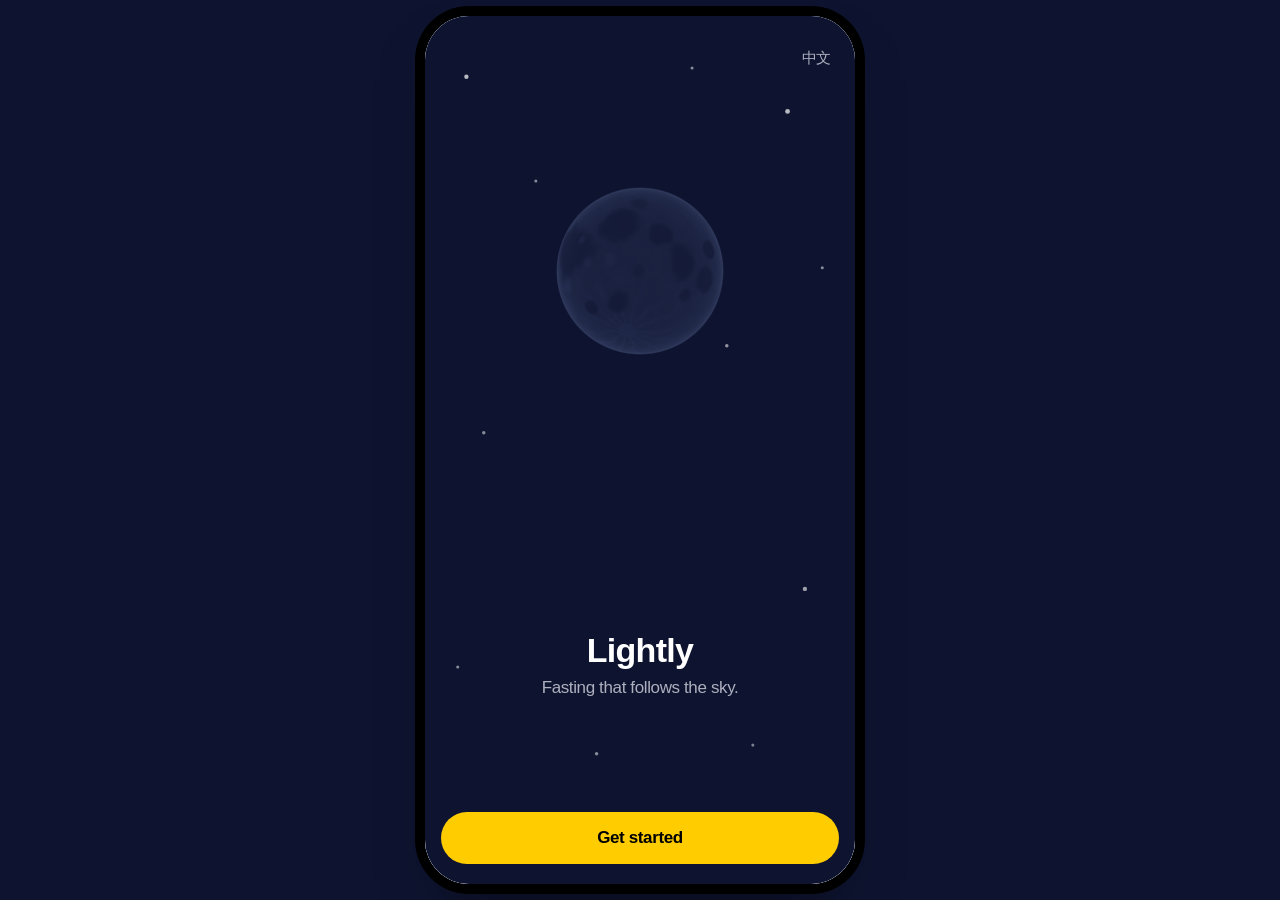
==== commit 41ad5548: "feature: what is happening now, a line on Today and a sheet of stages during a fast (v0.103.0) While" ====
--- a/index.html
+++ b/index.html
@@ -57,7 +57,7 @@
     <div class="read">
       <div class="kline"><span class="k" id="readK"></span><span class="alt" id="readAlt"></span></div>
       <span class="big" id="readBig" role="timer" aria-live="off"></span>
-      <p class="tip" id="readTip"></p>
+      <div class="tipbox"><p class="tip" id="readTip"></p><button type="button" class="now" id="nowBtn" data-act="nowsheet" aria-haspopup="dialog" hidden></button></div>
     </div>
     <div class="track" id="track">
       <svg viewBox="0 0 342 64" aria-hidden="true">
--- a/css/app.css
+++ b/css/app.css
@@ -87,6 +87,29 @@
 .read .big small{font-size:.5em;font-weight:600;color:var(--ink-2);margin:0 .12em 0 .04em}
 .read .tip{font:400 0.9375rem/1.4 var(--font);color:var(--ink-2);margin:6px auto 0;max-width:30ch;min-height:42px;transition:opacity .7s ease;text-wrap:balance}   /* balanced lines, so a last line is never a single character */
 .read .tip.quiet{opacity:0}
+/* What is happening now: a quiet line that takes the hint's place once the hint has gone quiet, so the timer stays the only loud thing and nothing moves */
+.read .tipbox{position:relative}
+.read .now{position:absolute;left:50%;top:-6px;transform:translateX(-50%);display:inline-flex;align-items:center;gap:.35em;min-height:44px;padding:0 12px;border:0;background:none;white-space:nowrap;font:400 0.9375rem/1.4 var(--font);color:var(--ink-2);opacity:0;pointer-events:none;transition:opacity .7s ease}
+.read .now[hidden]{display:none}
+.read .now b{font-weight:600;color:var(--ink)}
+.read .now .chev{width:7px;height:12px;flex:none;margin-left:.15em;fill:none;stroke:currentColor;stroke-width:2;stroke-linecap:round;stroke-linejoin:round}
+.read .tip.quiet+.now{opacity:1;pointer-events:auto}
+.read .now:active{opacity:.6;transition:none}
+/* its sheet: the stages as one list, the current one open, the others a tap away */
+.bn-row{display:flex;align-items:flex-start;gap:12px;width:100%;min-height:56px;padding:10px 16px;border:0;background:transparent;text-align:left;color:var(--label);font:400 1.0625rem/1.3 var(--font);position:relative}
+.bn-row+.bn-row::before{content:"";position:absolute;left:44px;right:0;top:0;height:.5px;background:var(--sep)}
+.bn-row .stack{flex:1;min-width:0;display:flex;flex-direction:column;gap:1px}
+.bn-row b{font-weight:600}
+.bn-row small{font:400 0.8125rem/1.35 var(--font);color:var(--label-2)}
+.bn-row .bn-t{font:400 0.9375rem/1.45 var(--font);color:var(--label);padding:6px 0 4px}
+.bn-row .chev{flex:none;width:7px;height:12px;margin:5px 2px 0 0;fill:none;stroke:var(--label-3);stroke-width:2;stroke-linecap:round;stroke-linejoin:round;transform:rotate(90deg);transition:transform .25s ease}
+.bn-row.open .chev{transform:rotate(-90deg)}
+.bn-dot{flex:none;width:16px;height:16px;margin-top:3px;border-radius:50%;box-sizing:border-box;border:1.5px solid var(--label-3)}
+.bn-row.past .bn-dot{border-color:var(--tint);background:var(--tint)}
+.bn-row.now .bn-dot{border-color:var(--tint);background:var(--tint);box-shadow:0 0 0 4px color-mix(in srgb,var(--tint) 28%,transparent)}
+.bn-row:not(.now):not(.past) b{color:var(--label-2)}
+.sheet .gf.bn-f{margin-top:0;padding-bottom:10px}.sheet .gf.bn-f+.gf.bn-f{padding-bottom:16px}
+.sheet .gf a{color:inherit;text-decoration:underline;text-underline-offset:2px}
 .track{margin:var(--s3) var(--m) 0;position:relative;flex:none}
 .track svg{display:block;width:100%;height:auto;overflow:visible}
 .track .ends{display:flex;justify-content:space-between;align-items:flex-start;margin-top:2px;font-variant-numeric:tabular-nums}
@@ -143,6 +166,8 @@
 /* ---------- tab bar ---------- */
 .tabs{position:absolute;left:var(--m);right:var(--m);bottom:calc(12px + var(--sab));height:64px;z-index:3;border-radius:999px;background:var(--glass);-webkit-backdrop-filter:blur(24px) saturate(180%);backdrop-filter:blur(24px) saturate(180%);
   box-shadow:inset 0 0 0 .5px color-mix(in srgb,var(--ink) 14%,transparent),inset 0 .5px 0 rgba(255,255,255,.45),0 8px 24px rgba(0,0,0,.12);display:grid;grid-template-columns:repeat(var(--nt,3),1fr);align-items:center;padding:0 6px}
+/* iPhone Home Screen, short page (js: shortPage): the strip below the page continues the bottom edge, so nothing may be cut off at that edge. The bar's shadow ends within the 12 px under it */
+html.short .tabs{box-shadow:inset 0 0 0 .5px color-mix(in srgb,var(--ink) 14%,transparent),inset 0 .5px 0 rgba(255,255,255,.45),0 2px 10px rgba(0,0,0,.1)}
 .tabs>button{display:flex;flex-direction:column;align-items:center;justify-content:center;gap:1px;height:52px;border:0;background:transparent;font:500 0.6875rem/1.1 var(--font);letter-spacing:.01em;color:var(--ink-2);border-radius:999px;position:relative;z-index:1;transition:color .3s ease}
 .tabs>button.sel{color:var(--tabsel)}
 :lang(zh-Hans) .tabs>button{font-size:.75rem}
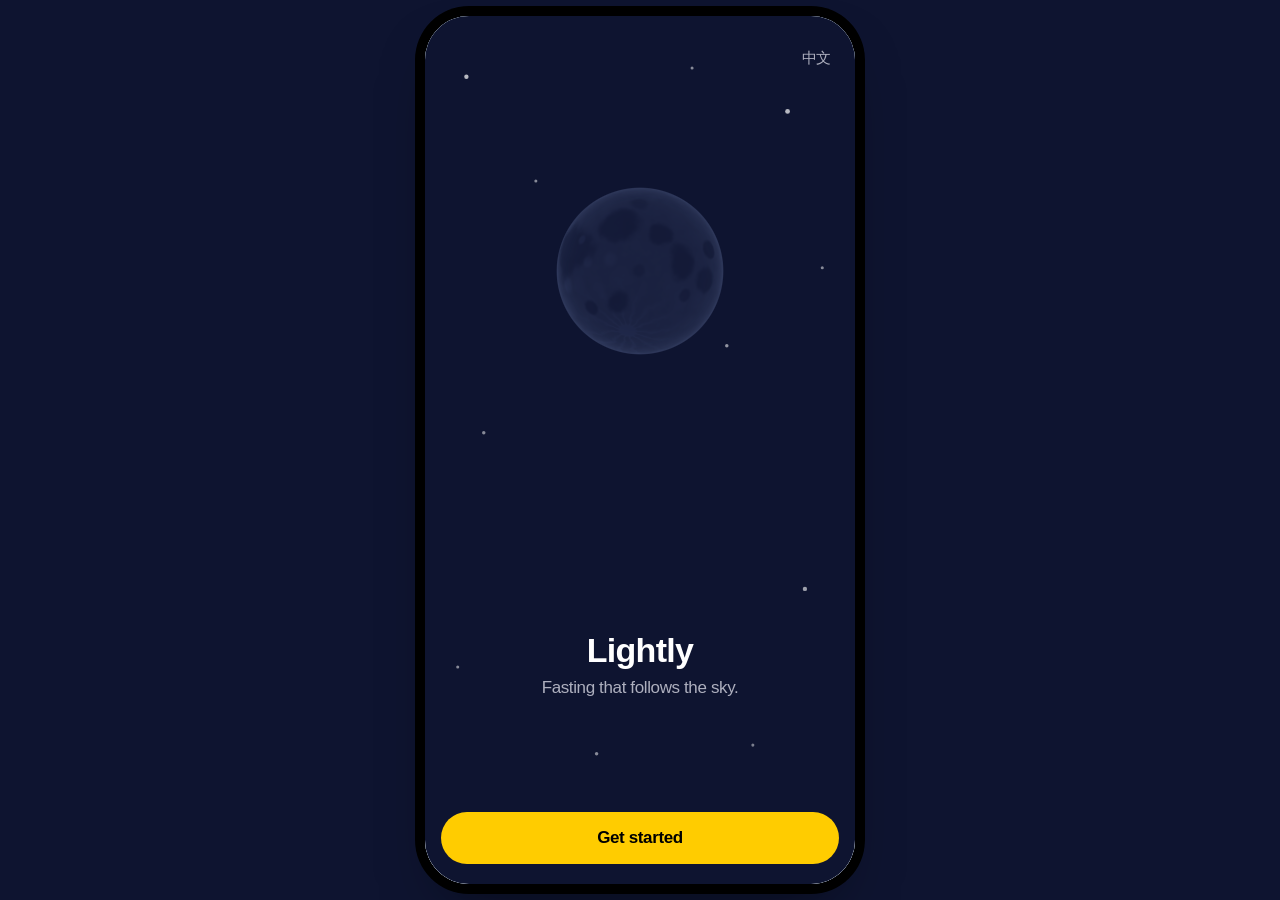
==== commit a2597595: "feature: share a picture of a finished fast or of the month (v0.105.0) The summary of a fast has a r" ====
--- a/index.html
+++ b/index.html
@@ -106,6 +106,7 @@
 <script src="js/qr.js"></script>
 <script src="js/zodiac.js"></script>
 <script src="js/friends-ui.js"></script>
+<script src="js/share.js"></script>
 <script src="js/app.js"></script>
 </body>
 </html>
--- a/css/app.css
+++ b/css/app.css
@@ -305,6 +305,19 @@
 .facts b{display:block;font:600 1.375rem var(--font-r);font-variant-numeric:tabular-nums}
 .facts span{font-size:0.8125rem;color:var(--label-2)}
 .sheet .note{font:400 0.9375rem/1.4 var(--font);color:var(--label-2);padding:0 var(--m) 16px}
+/* share a picture: a round button in the corner of the summary, and the sheet that shows the picture before it goes anywhere */
+.sh-pic{position:absolute;top:16px;right:calc(var(--m) - 6px);width:44px;height:44px;border:0;background:none;color:var(--label);display:grid;place-items:center;padding:0}
+.sh-pic::before{content:"";position:absolute;inset:4px;border-radius:50%;background:var(--fill)}
+.sh-pic svg{position:relative;width:19px;height:19px;fill:none;stroke:currentColor;stroke-width:1.9;stroke-linecap:round;stroke-linejoin:round}
+.picbox{display:flex;justify-content:center;padding:2px var(--m) 18px}
+.picbox img{display:block;height:min(42vh,400px);width:auto;aspect-ratio:4/5;border-radius:18px;box-shadow:0 8px 24px rgba(0,0,0,.16);background:var(--fill)}
+.ph.picup .scrim{z-index:21}.ph.picup .sheet{z-index:22}
+.rp-end .btn.rp-share{margin-top:8px;background:transparent;color:var(--on-tint);min-height:44px;font:500 0.9375rem var(--font)}
+/* how did it feel: a caption and three choices in one segmented control, the look of every other choice in the app */
+.feel{padding:0 var(--m) 16px}
+.feel-q{display:block;font:500 0.8125rem/1.3 var(--font);color:var(--label-2);padding:0 0 6px 2px}
+.feel .seg button{padding:0 4px}
+.facts+.feel{margin-top:-2px}
 .plan{display:flex;align-items:center;gap:12px;min-height:64px;width:100%;border:0;background:transparent;text-align:left;padding:var(--row-pad) 16px;position:relative;color:var(--label)}
 .plan+.plan::before{content:"";position:absolute;left:16px;right:0;top:0;border-top:.5px solid var(--sep)}
 .plan .pn{display:flex;flex-direction:column;min-width:0;flex:1}
@@ -678,6 +691,12 @@
 .rp-skyl span:not(.rn){display:flex;align-items:center;gap:8px;font:500 0.9375rem var(--font);color:var(--label-2);margin-top:2px}
 .rp-skyl span i{width:10px;height:10px;border-radius:50%}
 .rp-skyl .rn{display:inline-block}
+/* how it felt: one bar, three calm tones of the same gold and a quiet grey; hard is never red */
+.rp-feel{background:transparent}
+.rp-feel .f-easy,.rp-feell .f-easy{background:var(--tint)}
+.rp-feel .f-ok,.rp-feell .f-ok{background:color-mix(in srgb,var(--tint) 45%,var(--card))}
+.rp-feel .f-hard,.rp-feell .f-hard{background:var(--label-3)}
+.rp-feell{grid-template-columns:repeat(3,1fr);gap:10px}
 /* rhythm */
 .rp-24{margin-top:26px}
 .rp-24 .trk{position:relative;height:30px;border-radius:10px;background:var(--fill);overflow:hidden}
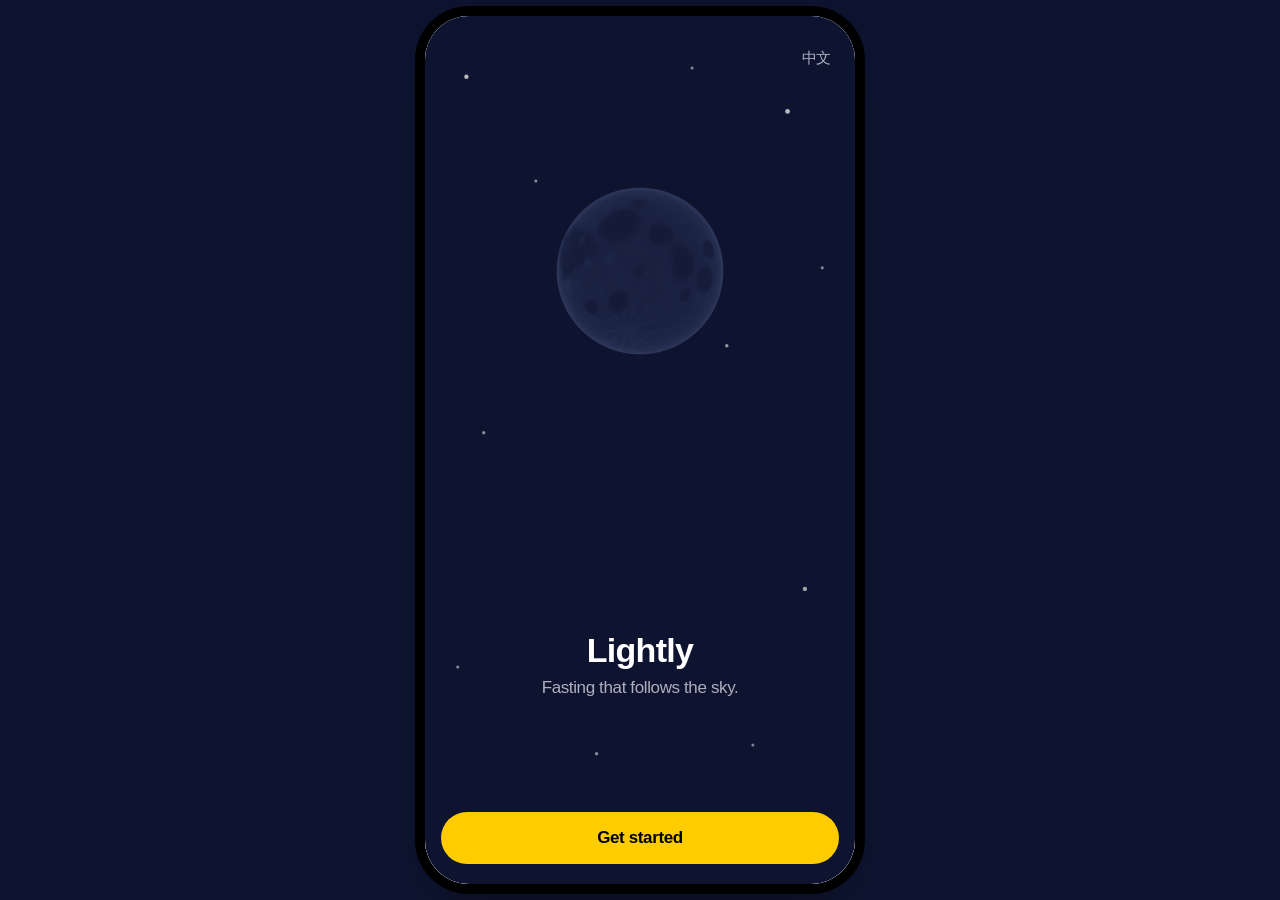
==== commit f4427055: "design: take out the share picture and Your sky again (v0.107.0) What changed - Share a picture (v0." ====
--- a/index.html
+++ b/index.html
@@ -106,7 +106,6 @@
 <script src="js/qr.js"></script>
 <script src="js/zodiac.js"></script>
 <script src="js/friends-ui.js"></script>
-<script src="js/share.js"></script>
 <script src="js/app.js"></script>
 </body>
 </html>
--- a/css/app.css
+++ b/css/app.css
@@ -305,14 +305,6 @@
 .facts b{display:block;font:600 1.375rem var(--font-r);font-variant-numeric:tabular-nums}
 .facts span{font-size:0.8125rem;color:var(--label-2)}
 .sheet .note{font:400 0.9375rem/1.4 var(--font);color:var(--label-2);padding:0 var(--m) 16px}
-/* share a picture: a round button in the corner of the summary, and the sheet that shows the picture before it goes anywhere */
-.sh-pic{position:absolute;top:16px;right:calc(var(--m) - 6px);width:44px;height:44px;border:0;background:none;color:var(--label);display:grid;place-items:center;padding:0}
-.sh-pic::before{content:"";position:absolute;inset:4px;border-radius:50%;background:var(--fill)}
-.sh-pic svg{position:relative;width:19px;height:19px;fill:none;stroke:currentColor;stroke-width:1.9;stroke-linecap:round;stroke-linejoin:round}
-.picbox{display:flex;justify-content:center;padding:2px var(--m) 18px}
-.picbox img{display:block;height:min(42vh,400px);width:auto;aspect-ratio:4/5;border-radius:18px;box-shadow:0 8px 24px rgba(0,0,0,.16);background:var(--fill)}
-.ph.picup .scrim{z-index:21}.ph.picup .sheet{z-index:22}
-.rp-end .btn.rp-share{margin-top:8px;background:transparent;color:var(--on-tint);min-height:44px;font:500 0.9375rem var(--font)}
 /* how did it feel: a caption and three choices in one segmented control, the look of every other choice in the app */
 .feel{padding:0 var(--m) 16px}
 .feel-q{display:block;font:500 0.8125rem/1.3 var(--font);color:var(--label-2);padding:0 0 6px 2px}
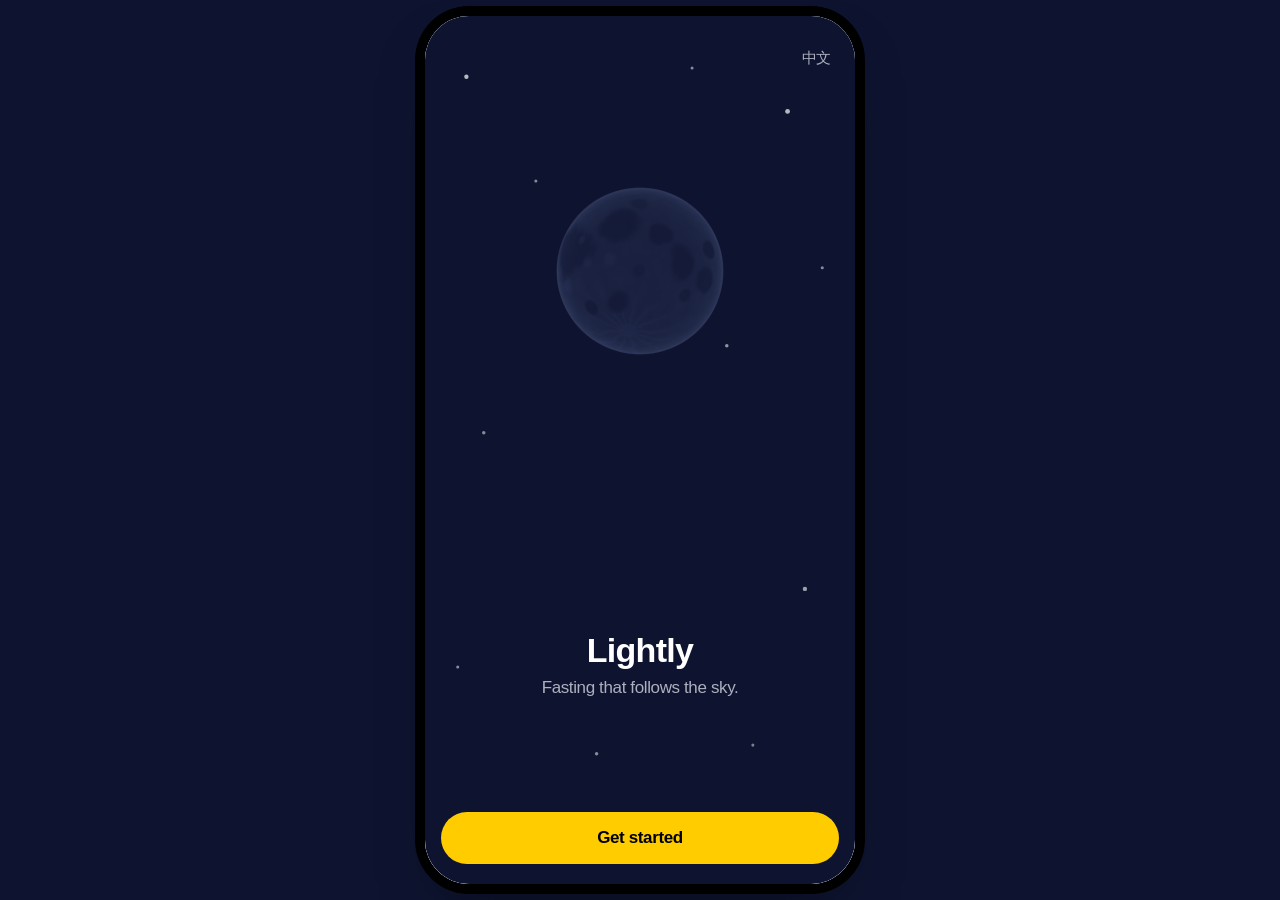
==== commit d86f289b: "design: take the birds out of the daytime sky (v0.108.0) What: the small line-drawn birds that flew " ====
--- a/index.html
+++ b/index.html
@@ -29,7 +29,6 @@
 <body>
 <div class="ph" id="ph" data-sky="night">
   <svg class="stars" id="stars" viewBox="0 0 390 420" aria-hidden="true"></svg>
-  <svg class="birds" id="birds" viewBox="0 0 390 420" aria-hidden="true"></svg>
 
   <main class="scr on" id="today" aria-label="Today">
     <div class="nav">
--- a/css/app.css
+++ b/css/app.css
@@ -25,10 +25,10 @@
 @property --sky2{syntax:'<color>';inherits:true;initial-value:#1A2250}
 [data-sky="night"]   {--sky2:#1A2250;--stars:1;--sky:#0E1430;--ink:#fff;--ink-2:rgba(235,235,245,.8);--unlit:rgba(255,255,255,.10);--rim:rgba(255,255,255,.28);--glass:rgba(40,44,70,.55)}
 [data-sky="first"]   {--sky2:#5A5A92;--stars:.45;--sky:#33406E;--ink:#fff;--ink-2:rgba(235,235,245,.8);--unlit:rgba(255,255,255,.12);--rim:rgba(255,255,255,.3);--glass:rgba(60,68,110,.5)}
-[data-sky="dawn"]    {--sky:#8FB4DE;--sky2:#F0B48C;--birds:.5;--ink:#1C1C1E;--ink-2:rgba(28,28,30,.74);--unlit:rgba(28,28,30,.10);--rim:rgba(28,28,30,.26);--glass:rgba(255,255,255,.45)}
-[data-sky="morning"] {--sky:#8FC3EA;--sky2:#CDE6F6;--birds:.65;--ink:#1C1C1E;--ink-2:rgba(28,28,30,.76);--unlit:rgba(28,28,30,.09);--rim:rgba(28,28,30,.24);--glass:rgba(255,255,255,.5)}
-[data-sky="day"]     {--sky:#A9D6F2;--sky2:#E1F0FA;--birds:.65;--ink:#1C1C1E;--ink-2:rgba(28,28,30,.76);--unlit:rgba(28,28,30,.08);--rim:rgba(28,28,30,.22);--glass:rgba(255,255,255,.55)}
-[data-sky="sunset"]  {--sky:#9DB4D8;--sky2:#F3B07C;--birds:.5;--ink:#1C1C1E;--ink-2:rgba(28,28,30,.74);--unlit:rgba(28,28,30,.10);--rim:rgba(28,28,30,.26);--glass:rgba(255,255,255,.45)}
+[data-sky="dawn"]    {--sky:#8FB4DE;--sky2:#F0B48C;--ink:#1C1C1E;--ink-2:rgba(28,28,30,.74);--unlit:rgba(28,28,30,.10);--rim:rgba(28,28,30,.26);--glass:rgba(255,255,255,.45)}
+[data-sky="morning"] {--sky:#8FC3EA;--sky2:#CDE6F6;--ink:#1C1C1E;--ink-2:rgba(28,28,30,.76);--unlit:rgba(28,28,30,.09);--rim:rgba(28,28,30,.24);--glass:rgba(255,255,255,.5)}
+[data-sky="day"]     {--sky:#A9D6F2;--sky2:#E1F0FA;--ink:#1C1C1E;--ink-2:rgba(28,28,30,.76);--unlit:rgba(28,28,30,.08);--rim:rgba(28,28,30,.22);--glass:rgba(255,255,255,.55)}
+[data-sky="sunset"]  {--sky:#9DB4D8;--sky2:#F3B07C;--ink:#1C1C1E;--ink-2:rgba(28,28,30,.74);--unlit:rgba(28,28,30,.10);--rim:rgba(28,28,30,.26);--glass:rgba(255,255,255,.45)}
 [data-sky="evening"] {--sky2:#6C5A88;--stars:.7;--sky:#2C3762;--ink:#fff;--ink-2:rgba(235,235,245,.8);--unlit:rgba(255,255,255,.11);--rim:rgba(255,255,255,.3);--glass:rgba(56,64,104,.5)}
 
 *{box-sizing:border-box;-webkit-tap-highlight-color:transparent}
@@ -46,11 +46,6 @@
 .ph.sys{--ink:var(--label);--ink-2:var(--label-2);--glass:color-mix(in srgb,var(--card) 72%,transparent)}
 .ph::before{content:"";position:absolute;inset:0;z-index:-2;pointer-events:none;background:linear-gradient(180deg,transparent 14%,var(--sky2))}
 .ph.sys::before{display:none}
-.birds{position:absolute;left:0;right:0;top:0;width:100%;height:420px;z-index:-1;pointer-events:none;color:var(--ink);opacity:var(--birds,0);transition:opacity 1.2s ease}
-.birds path{fill:none;stroke:currentColor;stroke-width:1.5;stroke-linecap:round;stroke-linejoin:round;transform-box:fill-box;transform-origin:50% 70%}
-/* switching tabs: the birds belong to Today, so they leave and return with its content (quick out, gentle in) instead of fading for a second over the plain tab background */
-.ph.snap .birds{transition-duration:.38s}
-.ph.sys .birds{opacity:0;transition-duration:.16s}
 .stars{position:absolute;left:0;right:0;top:0;width:100%;height:420px;z-index:-1;pointer-events:none;opacity:var(--stars,0);transition:opacity 1.2s ease}
 .ph.sys .stars{opacity:0}
 .stars{-webkit-mask-image:linear-gradient(#000 0,#000 270px,transparent 322px),radial-gradient(circle at 50% 200px,transparent 94px,#000 95px);-webkit-mask-composite:source-in;mask-image:linear-gradient(#000 0,#000 270px,transparent 322px),radial-gradient(circle at 50% 200px,transparent 94px,#000 95px);mask-composite:intersect}
@@ -905,7 +900,7 @@
 .holdscr{display:none}
 html.signing,html.signing body{background:var(--bg)}
 html.signing .ph{background:var(--bg)}
-html.signing .scr,html.signing .tabs,html.signing .stars,html.signing .birds{visibility:hidden}
+html.signing .scr,html.signing .tabs,html.signing .stars{visibility:hidden}
 html.signing .holdscr{display:flex;position:absolute;inset:0;align-items:center;justify-content:center;z-index:1;pointer-events:none}
 .holdscr i{width:22px;height:22px;border-radius:50%;border:2px solid color-mix(in srgb,var(--label) 16%,transparent);border-top-color:var(--label-2);animation:holdspin .9s linear infinite}
 @keyframes holdspin{to{transform:rotate(360deg)}}
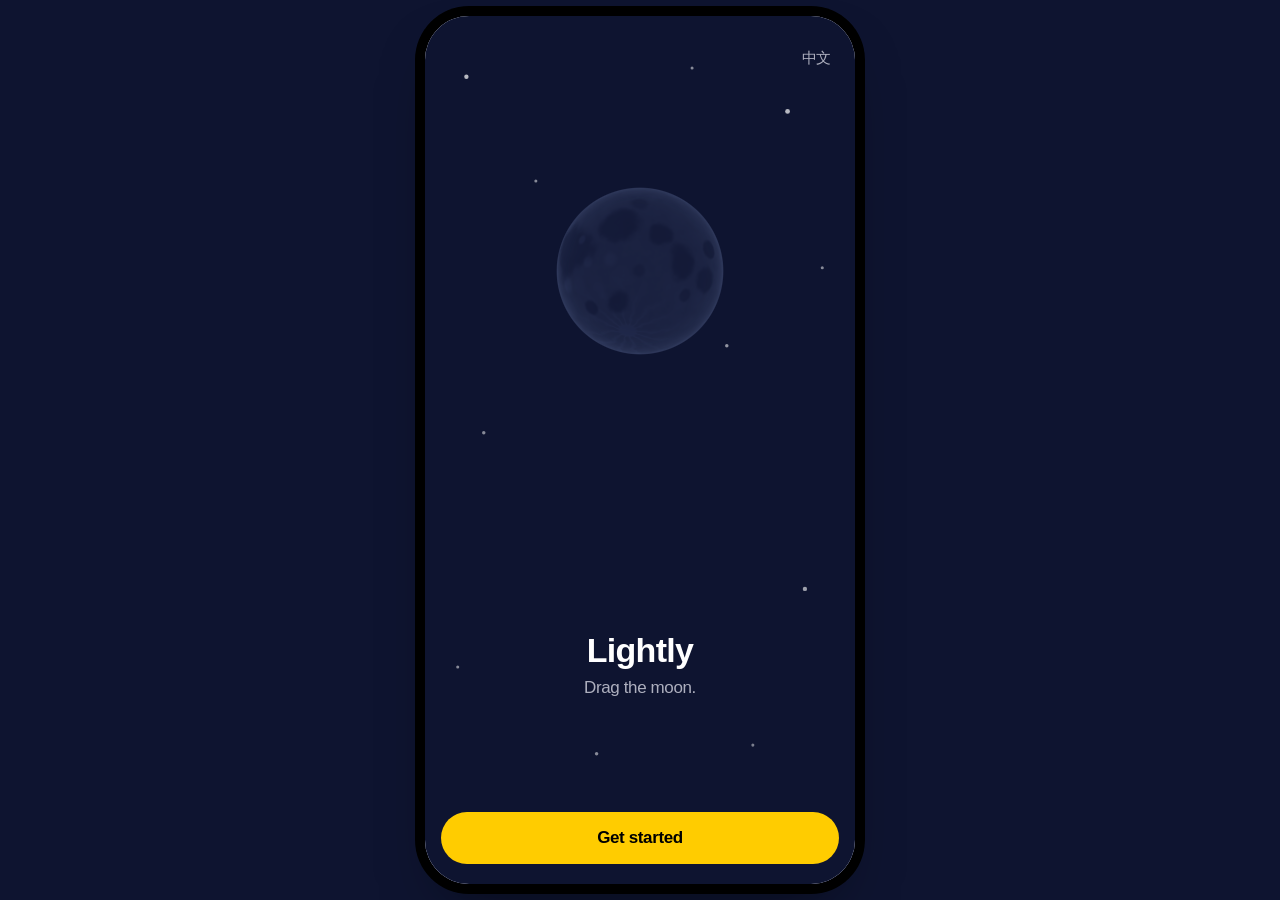
==== commit da2de94b: "feature: Prayer times in Ramadan mode: five prayers on Today, a Prayer times sheet, method, reminder" ====
--- a/index.html
+++ b/index.html
@@ -63,11 +63,13 @@
         <path id="tLine" d="M8 52 Q171 4 334 52" fill="none" stroke-width="3" stroke-linecap="round" style="stroke:var(--unlit)"/>
         <path id="tDone" d="M8 52 Q171 4 334 52" fill="none" stroke-width="3" stroke-linecap="round" style="stroke:var(--ink)"/>
         <g id="ticks"></g>
+        <g id="prayG"></g>
         <g id="evt" opacity="0"><line id="evtL" stroke-width="1.5" stroke-linecap="round" style="stroke:var(--ink-2)"/><text id="evtT" text-anchor="middle" font-size="10.5" font-weight="600" style="fill:var(--ink-2)"></text></g>
         <circle id="marker" r="9" stroke-width="3" style="stroke:var(--sky);fill:var(--ink)"/>
       </svg>
       <div class="strip" id="strip" aria-hidden="true"><div class="sev" id="sEv"></div><div class="sbar" id="sBar"><i class="sdash" id="sDash"></i><i class="sfill" id="sFill"></i><i class="snow" id="sNow"></i></div></div>
       <div class="ends"><span id="endA"></span><span id="endB"></span></div>
+      <button type="button" class="pray-hit" id="prayBtn" data-act="prayers" hidden></button>
     </div>
     <button class="streak" id="streakBtn" type="button"><span class="tx" id="streakTx"></span><span class="dots" id="streakDots" aria-hidden="true"></span></button>
     <div class="gap sp" id="gap"></div>
--- a/css/app.css
+++ b/css/app.css
@@ -89,6 +89,9 @@
 .read .now b{font-weight:600;color:var(--ink)}
 .read .now .chev{width:7px;height:12px;flex:none;margin-left:.15em;fill:none;stroke:currentColor;stroke-width:2;stroke-linecap:round;stroke-linejoin:round}
 .read .tip.quiet+.now{opacity:1;pointer-events:auto}
+/* during a fast the hint has no words (v0.109.0). On short screens the hint's place may shrink to nothing, so an empty one keeps a line of room for "Your body now", whose tap target would otherwise sit on the timeline */
+@media (max-height:700px){.read .tip:empty{min-height:1.4em}}
+.ph.tight .read .tip:empty{min-height:1.4em}
 .read .now:active{opacity:.6;transition:none}
 /* its sheet: the stages as one list, the current one open, the others a tap away */
 .bn-row{display:flex;align-items:flex-start;gap:12px;width:100%;min-height:56px;padding:10px 16px;border:0;background:transparent;text-align:left;color:var(--label);font:400 1.0625rem/1.3 var(--font);position:relative}
@@ -183,7 +186,7 @@
 a.row{text-decoration:none;color:var(--label)}
 .row+.row::before{content:"";position:absolute;left:16px;right:0;top:0;border-top:.5px solid var(--sep)}
 .row .v{margin-left:auto;color:var(--label-2);font-size:1.0625rem;white-space:nowrap}
-.row .chev,.offopt .chev{width:8px;height:14px;flex:none;stroke:var(--label-3);fill:none;stroke-width:2;stroke-linecap:round;stroke-linejoin:round}
+.row .chev,.offopt .chev,.plan .chev{width:8px;height:14px;flex:none;stroke:var(--label-3);fill:none;stroke-width:2;stroke-linecap:round;stroke-linejoin:round}
 .row .stack{display:flex;flex-direction:column;min-width:0;padding:var(--row-pad) 0}
 .row .stack small{font:400 0.8125rem/1.3 var(--font);color:var(--label-2)}
 .row.red{color:var(--red)}
@@ -401,7 +404,21 @@
 .ob-big{display:flex;align-items:baseline;gap:8px;margin:2px 0 4px}
 .ob-big .rn{font:700 4.5rem/1.05 var(--font-r);letter-spacing:-.03em;font-variant-numeric:tabular-nums}
 .ob-big small{font:600 1.375rem var(--font-r);color:var(--label-2)}
-.ob-win{font-size:.9375rem;color:var(--label-2);margin:10px 0 16px}
+/* setup answers back (v0.109.0): a small moon and one short line after an answer. Always in the step, shown once it has words, and it fades up when the words change */
+.ob-say{display:flex;align-items:center;gap:10px;margin:14px 4px 0;min-height:24px;font:500 0.9375rem/1.35 var(--font);color:var(--label);text-align:left}
+.ob-say:not(.on){visibility:hidden}
+.ob-say>i{flex:none;width:22px;height:22px;border-radius:50%;background:radial-gradient(circle at 36% 32%,#FFFDF4,#E9E0C6 58%,#BDB294);box-shadow:inset 0 0 0 .5px rgba(60,50,20,.28),0 1px 2px rgba(60,50,20,.18)}
+.ob-win{margin:10px 4px 16px}
+.ob-say>span{text-wrap:balance}
+@media (max-width:350px){.ob-win{min-height:2.7em}}   /* room for two lines on a narrow phone, so the tiles stay put when the plan changes */
+.ob-step.on>.ob-say.swap,.ob-step.on>.ob-wline.swap{animation:obsay .5s var(--spr)}
+@keyframes obsay{from{opacity:0;transform:translateY(6px)}}
+@media (prefers-reduced-motion:reduce){.ob-step.on>.ob-say.swap,.ob-step.on>.ob-wline.swap{animation:none}}
+/* the last screen: one sentence under the moon, then the plan and the place in one quiet line */
+.ob .ob-first{text-align:center;text-wrap:balance;margin:18px 8px 0}
+.ob-first .cl{display:inline-block}
+.ob .ob-firsts{text-align:center;text-wrap:balance;margin:12px 8px 0;font-size:.9375rem}
+.ob .ob-firstc{text-align:center;padding:0 4px;margin-top:10px}
 .ob-times{display:grid;grid-template-columns:1fr 1fr;gap:12px;margin:0 0 14px}
 .ob-times>div{background:var(--card);border-radius:16px;padding:14px 16px}
 .ob-times b{display:block;font:700 1.875rem/1.1 var(--font-r);letter-spacing:-.02em;font-variant-numeric:tabular-nums}
@@ -816,6 +833,11 @@
 .pk-i{height:36px;display:flex;align-items:center;justify-content:center;font:400 1.1875rem var(--font);font-variant-numeric:tabular-nums;color:var(--label);opacity:.3;transform:perspective(260px) rotateX(0) scale(.86);white-space:nowrap;cursor:pointer;user-select:none;-webkit-user-select:none}
 .pk-i.sel{color:var(--label)}
 @media (prefers-reduced-motion:reduce){.pk-w,.pk.open .pk-w{transition:none}.pk-i{transform:none}}
+/* a wheel with a unit (the fasting goal): the numbers end just left of the middle and a fixed "hours" sits beside them on the band, like the iPhone timer */
+.pk-un .pk-i{justify-content:flex-end;padding-right:calc(50% + 16px);box-sizing:border-box}
+.pk-u{position:absolute;top:72px;left:calc(50% - 8px);height:36px;display:flex;align-items:center;font:400 1.1875rem var(--font);color:var(--label);pointer-events:none}
+/* the edit sheet's total: what the fast adds up to, updated as the times turn */
+.row .tot-v{color:var(--label);font-weight:600;font-variant-numeric:tabular-nums;font-feature-settings:"tnum" 1}
 
 /* hold-to-confirm button in a sheet */
 .btn.hold{position:relative;overflow:hidden;isolation:isolate;touch-action:none;user-select:none;-webkit-user-select:none;-webkit-touch-callout:none}
@@ -906,6 +928,8 @@
 @keyframes holdspin{to{transform:rotate(360deg)}}
 @media (prefers-reduced-motion:reduce){.holdscr i{animation:none;border-top-color:color-mix(in srgb,var(--label) 16%,transparent);opacity:.7}}
 .ph.boot .tab-ind{transition:none}
+/* the iPhone's swipe back has already shown what is underneath: whatever it closes goes at once (goBack in js/app.js) */
+html.bk-snap .sheet,html.bk-snap .scrim,html.bk-snap .ob-step{transition:none!important}
 /* setup uses the design page's parts: separate answer cards with a yellow check, square boxes, a 2x2 plan grid, a quiet language link */
 .ob-step .group.cards,.ob-step .group.tiles{background:transparent;border-radius:0;overflow:visible;margin:12px 0 0;display:flex;flex-direction:column;gap:8px}
 .ob-step .cards .plan,.ob-step .cards .check,.ob-step .tiles .plan{background:var(--card);border-radius:14px}
@@ -1002,6 +1026,10 @@
 .fr-days button b{font:600 1.0625rem/1 var(--font-r,var(--font));font-variant-numeric:tabular-nums}
 .fr-days button[aria-pressed="true"]{background:var(--tint);color:var(--on-tint)}
 .fr-days button[aria-pressed="true"] span{color:inherit;opacity:.72}
+/* swipe between days: horizontal moves reach the page, vertical ones still scroll; the day being left is a still copy that slides away beside the new one */
+.fr-days,.fr-pv,.fr-pg{touch-action:pan-y}
+.fr-pv{position:relative}
+.fr-ghost{position:absolute;top:0;left:0;right:0;pointer-events:none}
 .fr-sum{font:500 0.8125rem/1.35 var(--font);color:var(--label-2);margin:0 calc(var(--m) + 4px) 10px}
 .fr-card{background:var(--card);border-radius:14px;margin:0 var(--m) var(--group-gap);overflow:hidden}
 .fr-row{display:flex;align-items:center;gap:8px;padding-right:16px}
@@ -1133,3 +1161,115 @@
 .fr-inv2 .fr-two{padding:0}
 .fr-inv2>b{display:block;font:700 1.875rem/1.25 var(--font-r);letter-spacing:.14em;font-variant-numeric:tabular-nums;margin:2px 0 14px}
 @media (prefers-reduced-motion:reduce){.fr-art,.fr-ln,.fr-tw i{animation:none!important}.fr-art{opacity:0}.fr-ln{opacity:1}.fr-sky[data-look="art"] .fr-art.rd{opacity:var(--fart-o)}.fr-sky[data-look="art"] .fr-ln{opacity:.28}.fr-art{transition:none}.fr-st{transition:none}}
+
+/* ---------- Friends: one sky card per group (two or more groups), the one-group tip, and the card that opens into its group ---------- */
+.fr-kcs{display:grid;gap:14px;margin:0 var(--m) var(--group-gap)}
+.fr-kc{position:relative;display:block;width:100%;padding:0;border:0;border-radius:32px;background:none;color:inherit;font:inherit;text-align:left;cursor:pointer;-webkit-tap-highlight-color:transparent;transition:transform .12s ease-out}
+.fr-kc:active{transform:scale(.98)}
+.fr-kc:focus-visible{outline:2px solid var(--tint);outline-offset:2px}
+.fr-kc .fr-sky{display:block;width:100%;margin:0}
+.fr-kc .fr-st,.fr-kc .fr-seat{pointer-events:none;cursor:inherit}
+.fr-kc .fr-cap b{font-size:20px}.fr-kc .fr-cap span{font-size:13px}
+.fr-kc-sg{position:absolute;right:16px;top:16px;padding:4px 10px;border-radius:999px;background:var(--flab);color:var(--fplab);font:600 12px/14px var(--font)}
+.fr-kc-go{position:absolute;right:16px;bottom:16px;width:32px;height:32px;border-radius:50%;background:var(--flab);color:var(--fplab);display:grid;place-items:center}
+.fr-kc-go .chev{width:8px;height:13px;fill:none;stroke:currentColor;stroke-width:2.2;stroke-linecap:round;stroke-linejoin:round;margin-left:2px}
+.fr-t.top{padding-top:8px}
+.fr-t{position:relative}
+.fr-tip{position:absolute;z-index:5;right:var(--m);top:calc(100% - 10px);width:min(290px,calc(100% - 2*var(--m)));display:flex;align-items:flex-start;gap:4px;padding:12px 4px 12px 14px;border-radius:14px;background:var(--card);box-shadow:0 10px 30px rgba(0,0,0,.14),0 1px 3px rgba(0,0,0,.08);transform-origin:calc(100% - 22px) 0}
+.fr-tip::before{content:"";position:absolute;right:15px;top:-7px;width:14px;height:14px;background:inherit;border-radius:3px 0 0 0;transform:rotate(45deg)}
+.fr-tip>div{flex:1;min-width:0;position:relative}
+.fr-tip b{display:block;font:600 0.9375rem/1.3 var(--font)}
+.fr-tip span{display:block;font:400 0.8125rem/1.35 var(--font);color:var(--label-2);margin-top:2px}
+.fr-tipx{flex:none;position:relative;width:44px;height:44px;margin:-12px 0 -12px;border:0;background:none;color:var(--label-2);display:grid;place-items:center;cursor:pointer}
+.fr-tipx svg{width:16px;height:16px;fill:none;stroke:currentColor;stroke-width:2.2;stroke-linecap:round}
+.fr-tip.in{animation:frTip .45s var(--spring) both}
+@keyframes frTip{from{opacity:0;transform:scale(.6)}to{opacity:1;transform:none}}
+.fr-still{display:block!important;pointer-events:none;animation:none!important}
+.fr-face{pointer-events:none}
+@media (prefers-color-scheme:dark){:root:not([data-theme="light"]) .fr-tip{background:#2C2C2E;box-shadow:0 10px 30px rgba(0,0,0,.5)}}
+:root[data-theme="dark"] .fr-tip{background:#2C2C2E;box-shadow:0 10px 30px rgba(0,0,0,.5)}
+@media (prefers-reduced-motion:reduce){.fr-tip.in{animation:fade .25s ease both}.fr-kc{transition:none}}
+/* Another city: an iOS-style search field (Sunrise and sunset, v0.114.0) */
+.srch{display:flex;align-items:center;gap:8px;margin:2px var(--m) 14px;padding:0 12px;min-height:40px;border-radius:12px;background:var(--fill)}
+.srch svg{width:18px;height:18px;flex:none;stroke:var(--label-2);fill:none;stroke-width:2.2;stroke-linecap:round}
+.srch input{flex:1;min-width:0;border:0;background:none;outline:none;font:400 1.0625rem var(--font);color:var(--label);padding:9px 0;-webkit-appearance:none;appearance:none}
+.srch input::placeholder{color:var(--label-2)}
+.srch input::-webkit-search-cancel-button{-webkit-appearance:none}
+#plR .gf{margin-top:0}
+/* Moons (v0.117.0): the Days tab in Ramadan mode. A ring per day: solid = kept, dashed = not fasting, solid with a dot = made up. The moon is that evening's moon. */
+.mo-t{padding:0 var(--m) 14px}
+.mo-t .lt{margin:0}
+.mo-s{font:400 0.8125rem/1.3 var(--font);color:var(--label-2);margin-top:2px}
+.mo-leg{display:flex;gap:8px;margin:0 var(--m) var(--group-gap)}
+.mo-leg span{flex:1;min-width:0;background:var(--card);border-radius:14px;padding:10px 6px 11px;display:flex;flex-direction:column;align-items:center;gap:4px;font:400 0.75rem/1.2 var(--font);color:var(--label-2);text-align:center}
+.mo-leg b{font:600 1.25rem/1.1 var(--font-r);color:var(--label);display:flex;align-items:center;gap:6px;font-variant-numeric:tabular-nums}
+.mo-leg i{width:13px;height:13px;box-sizing:border-box;border-radius:50%;border:2px solid var(--mo-ring);display:block;position:relative}
+.mo-leg i.rest{border:1.6px dashed var(--label-2)}
+.mo-leg i.made::after,.mc .ring.made::after{content:"";position:absolute;right:-3px;top:-3px;width:8px;height:8px;border-radius:50%;background:var(--mo-ring);box-shadow:0 0 0 2px var(--card)}
+.mo-cal{padding:8px 10px 10px}
+.mo-g{display:grid;grid-template-columns:repeat(7,minmax(0,1fr));row-gap:2px}
+.mo-g .wd{font:500 0.6875rem var(--font);color:var(--label-2);text-align:center;padding:4px 0 6px}
+.mc{display:flex;flex-direction:column;align-items:center;gap:2px;padding:3px 0;position:relative;min-width:0;min-height:60px;border:0;background:none;color:inherit;border-radius:12px}
+.mc .ring{width:38px;height:38px;box-sizing:border-box;border-radius:50%;border:2px solid transparent;display:grid;place-items:center;position:relative}
+.mc .ring svg{width:28px;height:28px;display:block}
+.mc .ring.kept,.mc .ring.made{border-color:var(--mo-ring)}
+.mc .ring.rest{border:1.6px dashed var(--label-2)}
+.mc .ring.rest svg{opacity:.45}
+.mc .ring.none svg{opacity:.75}
+.mc.fut .ring svg{opacity:.4}
+.mc em{font:500 0.75rem/1 var(--font);font-style:normal;color:var(--label-2);font-variant-numeric:tabular-nums;min-width:22px;height:18px;border-radius:9px;display:grid;place-items:center;padding:0 5px;box-sizing:border-box}
+.mc.today em{background:var(--tint);color:var(--on-tint);font-weight:700}
+.mc .star{position:absolute;top:1px;right:calc(50% - 25px);font:10px/1 var(--font);color:var(--mo-ring)}
+.mc:active .ring{transform:scale(.94)}
+.mc .ring{transition:transform .12s ease-out}
+.mo-d{fill:var(--mo-dark)}.mo-l{fill:var(--moon)}
+.mo-d{stroke:var(--sep);stroke-width:.6}
+.mo-cal svg,.mo-hero svg{overflow:visible}.mo-cal svg circle,.mo-hero svg circle{stroke:var(--sep);stroke-width:.6}
+.mo-hero{display:flex;justify-content:center;padding:4px 0 10px}
+.mo-hero svg{width:64px;height:64px}
+.mo-made{flex:none;margin-left:auto;min-height:44px;padding:0 4px 0 12px;border:0;background:none;color:var(--mo-ink);font:600 1rem var(--font)}
+:root{--mo-ring:#B97A10;--mo-dark:#232A52;--mo-ink:#855600}
+@media (prefers-color-scheme:dark){:root:not([data-theme="light"]){--mo-ring:#F5C26B;--mo-dark:#2A3158;--mo-ink:#F5C26B}}
+:root[data-theme="dark"]{--mo-ring:#F5C26B;--mo-dark:#2A3158;--mo-ink:#F5C26B}
+@media (max-width:350px){.mo-cal{padding-left:4px;padding-right:4px}.mc .ring{width:34px;height:34px}.mc .ring svg{width:25px;height:25px}.mc .star{right:calc(50% - 22px)}}
+.mc .ring.open{border:1.6px dashed var(--label-2);font:600 0.9375rem var(--font);color:var(--label-2)}
+
+/* ---------- prayer times (v0.120.0) ---------- */
+#prayG .pd{fill:var(--sky);stroke:var(--ink);stroke-width:2}
+#prayG .pd.past{fill:var(--ink);stroke:none}
+#prayG .pl{font:600 10.5px var(--font);fill:var(--ink-2)}
+#prayG .pl.nx{font-weight:700;fill:var(--ink)}
+.track .pray-hit{position:absolute;left:0;right:0;top:-14px;height:calc(100% - 34px);border:0;background:transparent;padding:0;cursor:pointer;-webkit-tap-highlight-color:transparent}
+.track .pray-hit[hidden]{display:none}
+.track .pray-hit:focus-visible{outline:2px solid var(--link);outline-offset:2px;border-radius:12px}
+.pr-card{padding:16px 16px 12px}
+.pr-top{display:flex;justify-content:space-between;align-items:center;gap:8px;font:400 0.8125rem/1.3 var(--font);color:var(--label-2)}
+.pr-chip{padding:5px 10px;border-radius:999px;background:var(--fill);color:var(--label-2);white-space:nowrap;overflow:hidden;text-overflow:ellipsis;max-width:55%}
+.pr-nx{display:flex;justify-content:space-between;align-items:baseline;gap:8px;margin:2px 0 6px}
+.pr-nx b{font:700 1.75rem/1.2 var(--font-d);color:var(--label)}
+.pr-nx span{font:600 1.375rem var(--font-r);font-variant-numeric:tabular-nums;color:var(--label)}
+.pr-sky{display:block;width:100%;height:auto;overflow:visible}
+.pr-sky .hz{stroke:var(--sep);stroke-width:1}
+.pr-sky .day{fill:#FFCC00;opacity:.14}
+.pr-sky .cv{fill:none;stroke:var(--label-3);stroke-width:2.5;stroke-linecap:round}
+.pr-sky .cv.done{stroke:var(--label)}
+.pr-sky circle{fill:var(--card);stroke:var(--label-2);stroke-width:1.8}
+.pr-sky circle.past{fill:var(--label);stroke:none}
+.pr-sky circle.nx{stroke:var(--mo-ring);stroke-width:2.5}
+.pr-sky circle.sun{fill:#FFCC00;stroke:none}.pr-sky circle.sunh{fill:#FFCC00;opacity:.25;stroke:none}
+.pr-sky circle.moon{fill:#F4EFE2;stroke:#B9AF96;stroke-width:1}.pr-sky circle.moonh{fill:#F4EFE2;opacity:.2;stroke:none}
+.pr-row{display:flex;gap:2px;margin-top:8px}
+.pr-c{flex:1;min-width:0;text-align:center;padding:8px 0;border-radius:12px;display:flex;flex-direction:column;gap:2px}
+.pr-c span{font:400 0.8125rem/1.2 var(--font);color:var(--label-2);white-space:nowrap;overflow:hidden;text-overflow:ellipsis}
+.pr-c b{font:500 0.9375rem/1.2 var(--font-r);font-variant-numeric:tabular-nums;color:var(--label)}
+.pr-c.nx{background:rgba(255,204,0,.22)}
+.pr-c.nx span{font-weight:600;color:var(--label)}.pr-c.nx b{font-weight:700}
+.pr-asr{padding:8px}
+.pt{padding:4px 0}
+.pt-r{display:grid;grid-template-columns:1.25fr repeat(5,1fr);align-items:center;min-height:44px;padding:0 12px;font:400 0.9375rem var(--font-r);font-variant-numeric:tabular-nums;color:var(--label);text-align:center}
+.pt-r+.pt-r{border-top:.5px solid var(--sep)}
+.pt-r.pt-h{min-height:36px;font:600 0.75rem var(--font);color:var(--label-2)}
+.pt-r.on{background:rgba(255,204,0,.18)}
+.pt-d{display:flex;align-items:baseline;gap:6px;text-align:left}
+.pt-d b{font:600 0.9375rem var(--font-r)}.pt-d small{font:400 0.75rem var(--font);color:var(--label-2)}
+.pt-r .pt-h span:first-child,.pt-r.pt-h span:first-child{text-align:left}
